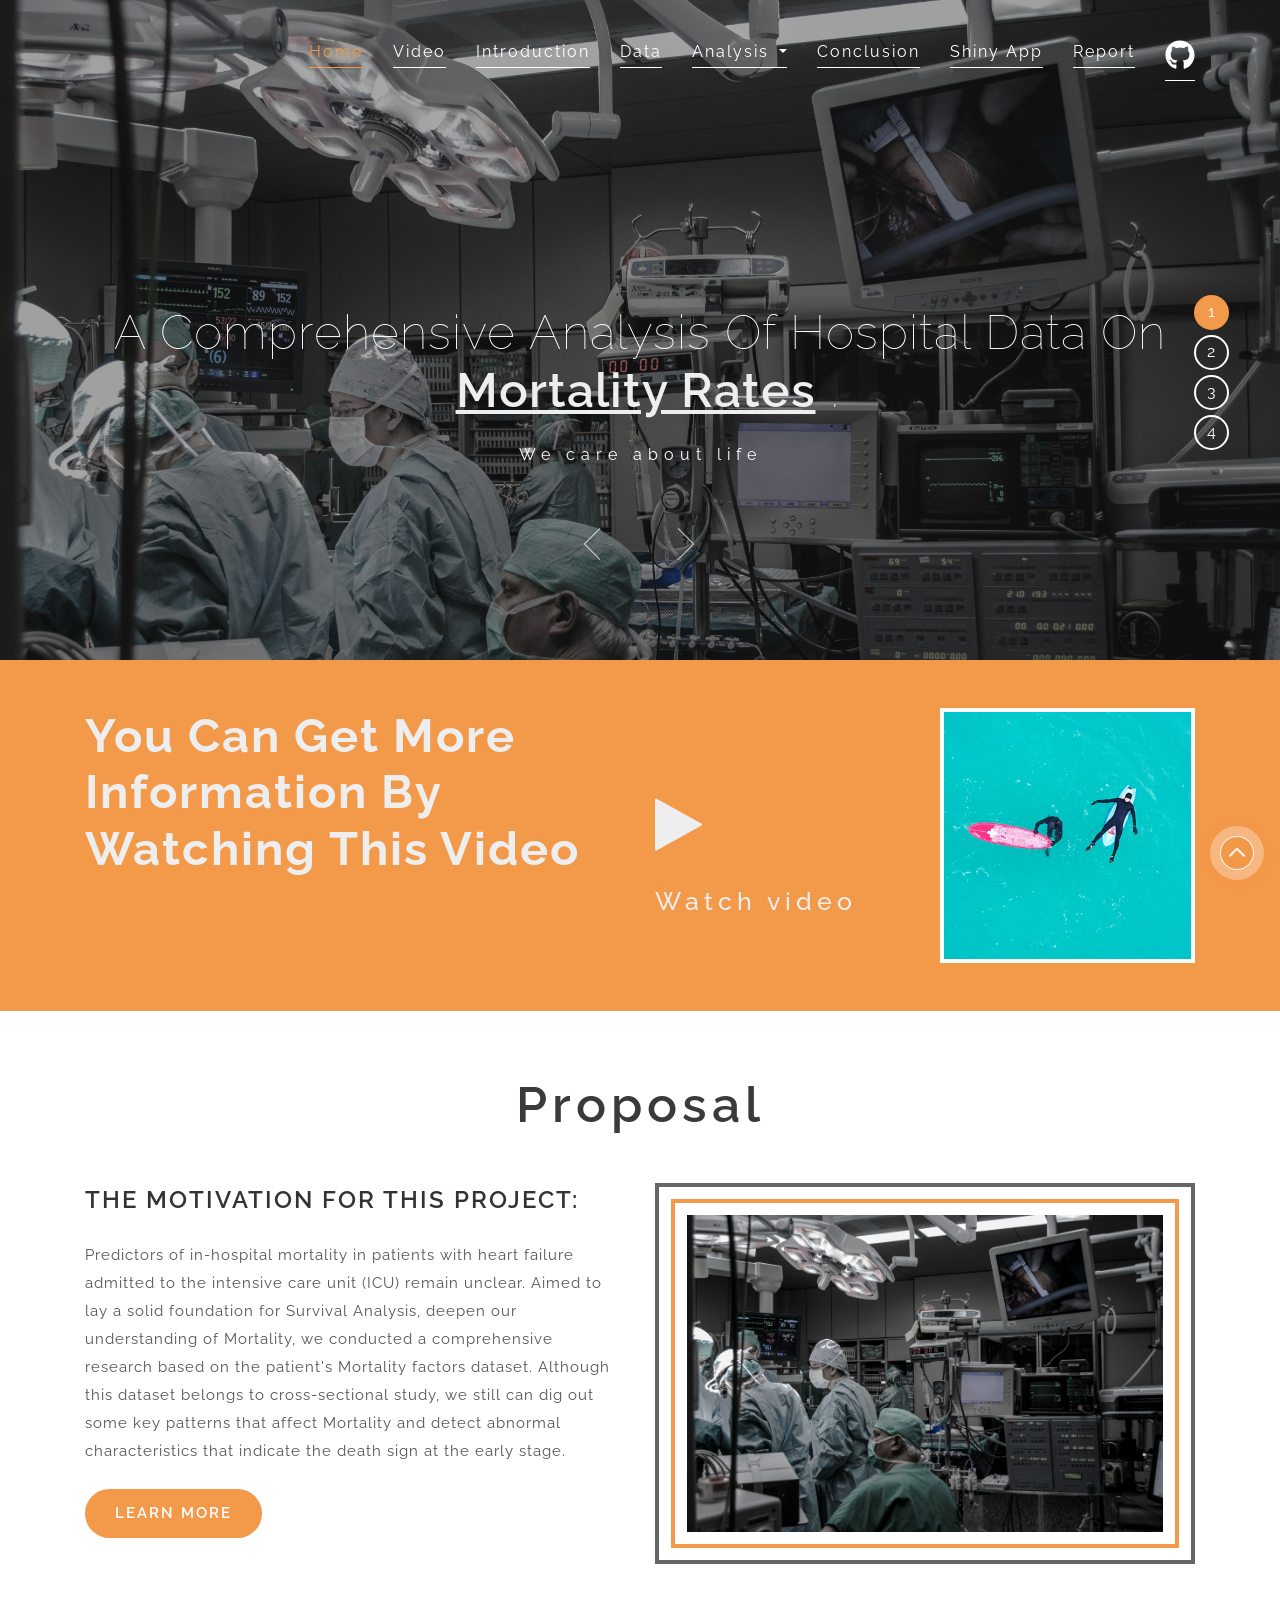
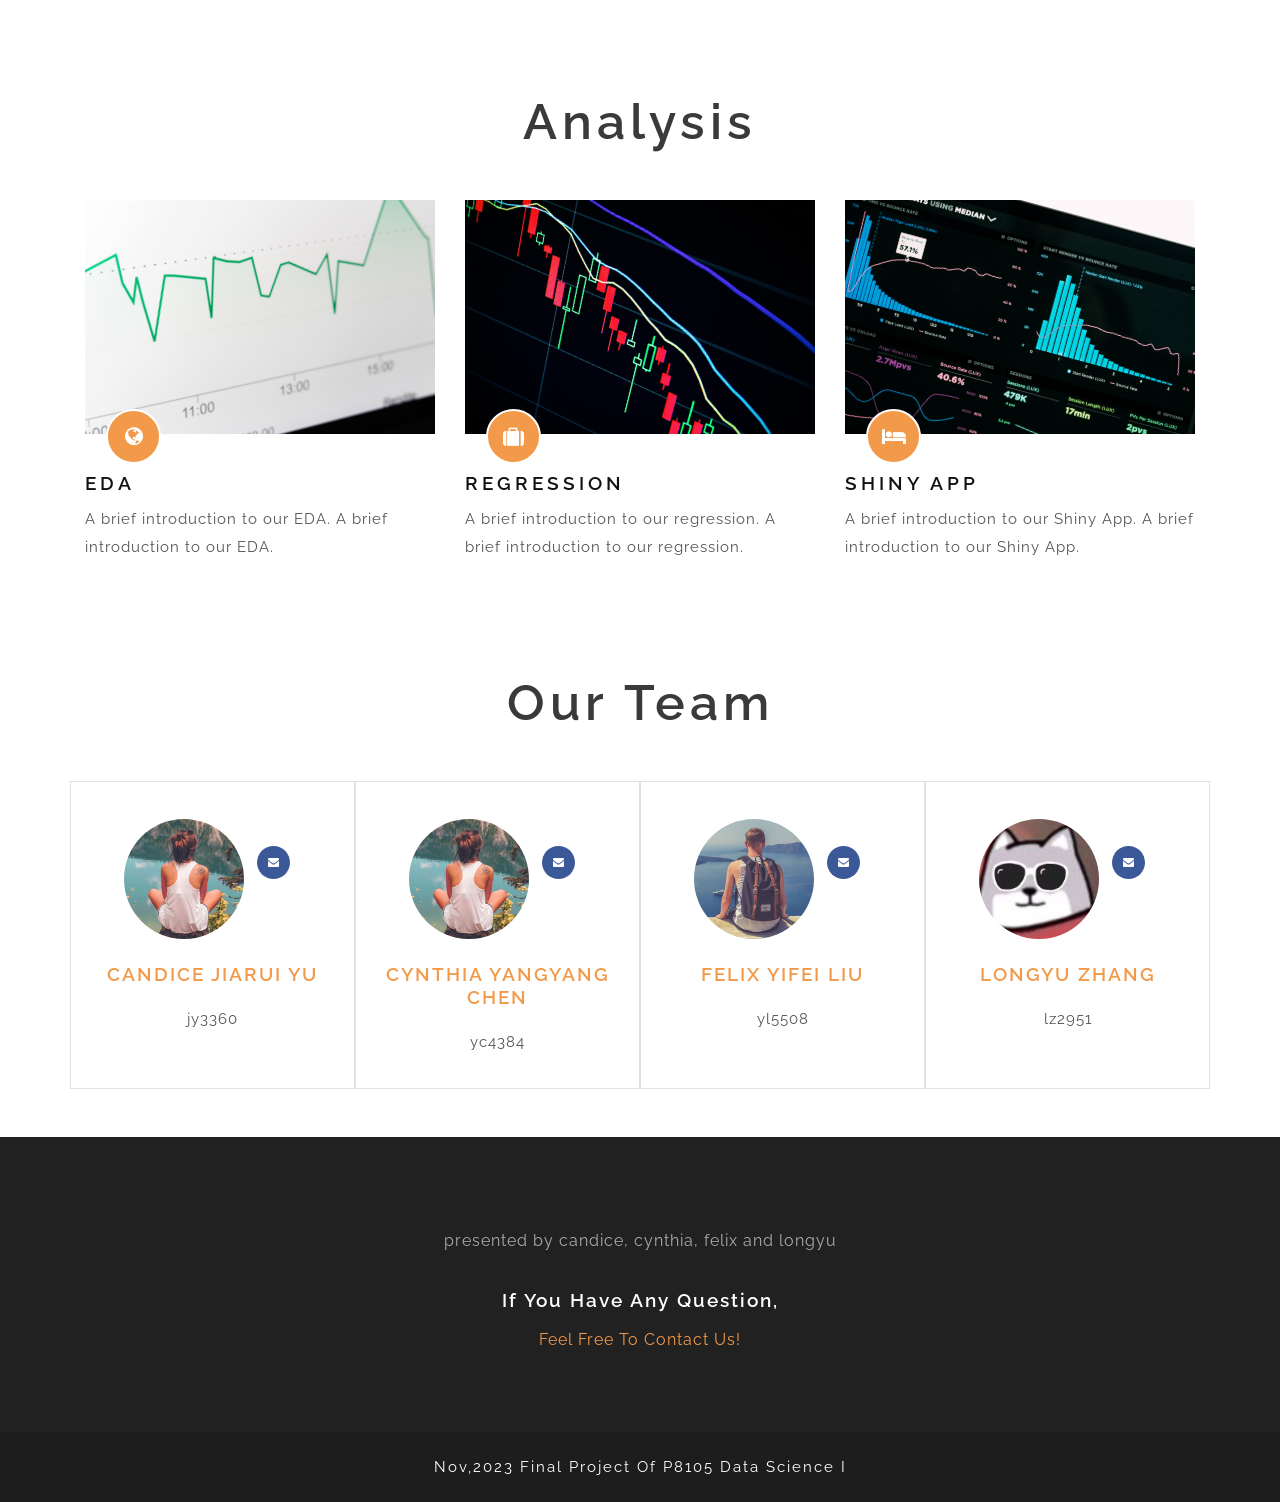
==== index.html @ f55f9dbe "Add Rshiny link to index html file." ====
<!DOCTYPE html>
<html lang="en">

	<head>
		<title>A Comprehensive Analysis of Hospital Data on Mortality Rates</title>

		<!-- Meta tag Keywords -->
		<meta name="viewport" content="width=device-width, initial-scale=1">
		<meta charset="utf-8">
		<meta name="keywords" content="" />
		<script type="application/x-javascript">
			addEventListener("load", function() {
				setTimeout(hideURLbar, 0);
			}, false);

			function hideURLbar() {
				window.scrollTo(0, 1);
			}
		</script>
		<!--// Meta tag Keywords -->

		<!-- pop up box -->
		<link href="css/popuo-box.css" rel="stylesheet" type="text/css" media="all" />
		<!-- //pop up box -->

		<link rel="stylesheet" href="css/jquery.desoslide.css">

		<!-- css files -->
		<link rel="stylesheet" href="css/bootstrap.css">
		<!-- Bootstrap-Core-CSS -->
		<link rel="stylesheet" href="css/style.css" type="text/css" media="all" />
		<!-- Style-CSS -->
		<link rel="stylesheet" href="css/font-awesome.css">
		<!-- Font-Awesome-Icons-CSS -->
		<!-- //css files -->

		<link rel="stylesheet" href="css/jquery-ui.css" />
		<!-- web-fonts -->
		<link href="http://fonts.googleapis.com/css?family=Raleway:100,100i,200,200i,300,300i,400,400i,500,500i,600,600i,700,700i,800,800i,900,900i&amp;subset=latin-ext" rel="stylesheet">
		<!-- //web-fonts -->

	</head>

	<body>

		<!--Header-->
		<header>
			<div class="container agile-banner_nav">
				<nav class="navbar navbar-expand-lg navbar-light bg-light">

					<button class="navbar-toggler" type="button" data-toggle="collapse" data-target="#navbarSupportedContent" aria-controls="navbarSupportedContent" aria-expanded="false" aria-label="Toggle navigation">
			<span class="navbar-toggler-icon"></span>
			</button>

					<div class="collapse navbar-collapse justify-content-center" id="navbarSupportedContent">
						<ul class="navbar-nav ml-auto">
							<li class="nav-item active">
								<a class="nav-link" href="index.html">Home <span class="sr-only">(current)</span></a>
							</li>
							<li class="nav-item">
								<a class="nav-link" href="https://youtube.com">Video</a>
							</li>
							<li class="nav-item">
								<a class="nav-link" href="Introduction.html">Introduction</a>
							</li>
              <li class="nav-item">
								<a class="nav-link" href="Datasets.html">Data</a>
							</li>
							<li class="dropdown nav-item">
								<a href="#" class="dropdown-toggle nav-link" data-toggle="dropdown">Analysis
									<b class="caret"></b>
								</a>
								<ul class="dropdown-menu agile_short_dropdown">
								  <li>
										<a href="preliminary_study.html">Preliminary Analysis</a>
									</li>
									<li>
										<a href="EDA.html">EDA</a>
									</li>
									<li>
										<a href="Regression.html">Regression</a>
									</li>
								</ul>
							</li>
							<li class="nav-item">
								<a class="nav-link" href="conclusion.html">Conclusion</a>
							</li>
							<li class="nav-item">
								<a class="nav-link" href="https://cynthia-1688.shinyapps.io/p8105_mortality_Rshiny/#section-vital-sign">Shiny App</a>
							</li>
							<li class="nav-item">
								<a class="nav-link" href="project_report.html">Report</a>
							</li>
							<li class="nav-item pr-lg-0">
								<a class="nav-link pr-lg-0" href="https://github.com/candicejiaruiyu/p8105_mortality.github.io" target="_blank"> 
								  <svg xmlns="http://www.w3.org/2000/svg" height="30" width="30" viewBox="0 0 496 512"><!--!Font Awesome Free 6.5.1 by @fontawesome - https://fontawesome.com License - https://fontawesome.com/license/free Copyright 2023 Fonticons, Inc.--><path d="M165.9 397.4c0 2-2.3 3.6-5.2 3.6-3.3 .3-5.6-1.3-5.6-3.6 0-2 2.3-3.6 5.2-3.6 3-.3 5.6 1.3 5.6 3.6zm-31.1-4.5c-.7 2 1.3 4.3 4.3 4.9 2.6 1 5.6 0 6.2-2s-1.3-4.3-4.3-5.2c-2.6-.7-5.5 .3-6.2 2.3zm44.2-1.7c-2.9 .7-4.9 2.6-4.6 4.9 .3 2 2.9 3.3 5.9 2.6 2.9-.7 4.9-2.6 4.6-4.6-.3-1.9-3-3.2-5.9-2.9zM244.8 8C106.1 8 0 113.3 0 252c0 110.9 69.8 205.8 169.5 239.2 12.8 2.3 17.3-5.6 17.3-12.1 0-6.2-.3-40.4-.3-61.4 0 0-70 15-84.7-29.8 0 0-11.4-29.1-27.8-36.6 0 0-22.9-15.7 1.6-15.4 0 0 24.9 2 38.6 25.8 21.9 38.6 58.6 27.5 72.9 20.9 2.3-16 8.8-27.1 16-33.7-55.9-6.2-112.3-14.3-112.3-110.5 0-27.5 7.6-41.3 23.6-58.9-2.6-6.5-11.1-33.3 2.6-67.9 20.9-6.5 69 27 69 27 20-5.6 41.5-8.5 62.8-8.5s42.8 2.9 62.8 8.5c0 0 48.1-33.6 69-27 13.7 34.7 5.2 61.4 2.6 67.9 16 17.7 25.8 31.5 25.8 58.9 0 96.5-58.9 104.2-114.8 110.5 9.2 7.9 17 22.9 17 46.4 0 33.7-.3 75.4-.3 83.6 0 6.5 4.6 14.4 17.3 12.1C428.2 457.8 496 362.9 496 252 496 113.3 383.5 8 244.8 8zM97.2 352.9c-1.3 1-1 3.3 .7 5.2 1.6 1.6 3.9 2.3 5.2 1 1.3-1 1-3.3-.7-5.2-1.6-1.6-3.9-2.3-5.2-1zm-10.8-8.1c-.7 1.3 .3 2.9 2.3 3.9 1.6 1 3.6 .7 4.3-.7 .7-1.3-.3-2.9-2.3-3.9-2-.6-3.6-.3-4.3 .7zm32.4 35.6c-1.6 1.3-1 4.3 1.3 6.2 2.3 2.3 5.2 2.6 6.5 1 1.3-1.3 .7-4.3-1.3-6.2-2.2-2.3-5.2-2.6-6.5-1zm-11.4-14.7c-1.6 1-1.6 3.6 0 5.9 1.6 2.3 4.3 3.3 5.6 2.3 1.6-1.3 1.6-3.9 0-6.2-1.4-2.3-4-3.3-5.6-2z" fill = "#ffffff"/></svg>
								</a>
							</li>
						</ul>
					</div>

				</nav>
			</div>
		</header>
		<!--Header-->

		<!-- banner-text -->
		<div class="slider">
			<div class="callbacks_container">
				<ul class="rslides callbacks callbacks1" id="slider4">
					<li>
						<div class="banner-top">
							<div class="layer">
								<div class="container">
									<div class="banner-info_agile_w3ls">
										<h2>A Comprehensive Analysis of Hospital Data on <span> Mortality Rates</span>. </h2>
										<p>We care about life</p>
									</div>
								</div>
							</div>
						</div>
					</li>
					<li>
						<div class="banner-top1">
							<div class="layer">
								<div class="container">
									<div class="banner-info_agile_w3ls">
										<h3>Our <span> Motivation</span> </h3>
										<p>To reveal the relationship between multiple factors and mortality</p>
										<a href="p8105_proposal.html" class="mr-2">Learn more <i class="fa fa-caret-right" aria-hidden="true"></i></a>
									</div>
								</div>
							</div>
						</div>
					</li>
					<li>
						<div class="banner-top2">
							<div class="layer">
								<div class="container">
									<div class="banner-info_agile_w3ls">
										<h3>About Our <span>Data</span> Source.</h3>
										<p>The foundation of research.</p>
										<a href="Introduction.html" class="mr-2">Learn more <i class="fa fa-caret-right" aria-hidden="true"></i></a>
									</div>
								</div>
							</div>
						</div>
					</li>
					<li>
						<div class="banner-top3">
							<div class="layer">
								<div class="container">
									<div class="banner-info_agile_w3ls">
										<h3><span>Data Analysis</span>.</h3>
										<p>EDA and regression.</p>
										<a href="EDA.html" class="mr-2">EDA <i class="fa fa-caret-right" aria-hidden="true"></i></a>
										<a href="Regression.html">Regression <i class="fa fa-caret-right" aria-hidden="true"></i></a>
									</div>
								</div>
							</div>
						</div>
					</li>
				</ul>
			</div>
			<div class="clearfix"> </div>
		</div>
		<!--//Slider-->

		<!-- booking bottom -->
		<section class="bottom py-5">
			<div class="container">
				<div class="row bottom-grids">
					<div class="col-md-6 grid1">
						<h3 class="mb-4">You can get more information by watching this video</h3>
					</div>
					<div class="col-md-3 video-play">
						<!-- video -->
						<div class="video-grid1 mt-4">
							<div class="demo-bg1">
								<div class="pop-bg position-relative">
									<div class="arrow-container animated fadeInDown">
										<a href="#small-dialog1" class="arrow-2 popup-with-zoom-anim">
											<i class="fa fa-play"></i>
										</a>
										<div class="arrow-1 animated hinge infinite zoomIn"></div>
									</div>
									<h4 class="mt-3">Watch video</h4>
									<!--  video-button-popup -->
									<div id="small-dialog1" class="mfp-hide">
										<div class="agileits_modal_body">
											<iframe width="560" height="315" src="https://www.youtube.com/embed/u1JB_opf2u8?si=cACXRKE0jAOCryfn" title="YouTube video player" frameborder="0" allow="accelerometer; autoplay; clipboard-write; encrypted-media; gyroscope; picture-in-picture; web-share" allowfullscreen></iframe>
										</div>
									</div>
									<!-- // video-button-popup -->
								</div>
							</div>
						</div>

					</div>
					<div class="col-md-3 mt-md-0 mt-4">
						<img src="images/off.jpg" alt="" class="img-fluid" />
					</div>
				</div>
			</div>
		</section>
		<!-- //booking bottom -->

		<!-- welcome -->
		<section class="welcome py-5">
			<div class="container py-3">
				<h3 class="heading text-center mb-md-5 mb-4"> Proposal </h3>
				<div class="row welcome-grids">
					<div class="col-lg-6">
						<h3>The motivation for this project:</h3>
						<p class="my-4">Predictors of in-hospital mortality in patients with heart failure admitted to the intensive care unit (ICU) remain unclear. Aimed to lay a solid foundation for Survival Analysis, deepen our understanding of Mortality, we conducted a comprehensive research based on the patient's Mortality factors dataset. Although this dataset belongs to cross-sectional study, we still can dig out some key patterns that affect Mortality and detect abnormal characteristics that indicate the death sign at the early stage. </p>
						<a href="p8105_proposal">Learn more</a>
					</div>
					<div class="col-lg-6 mt-lg-0 mt-5 welcome-grid3">
						<div class="position">
							<img src="images/banner1.jpg" alt="" class="img-fluid" />
						</div>
					</div>
				</div>
			</div>
		</section>
		<!-- //welcome -->

		<!-- /services -->
		<section class="featured_services py-5">
			<div class="container py-3">
				<h3 class="heading text-center mb-5">Analysis</h3>
				<div class="row agile_inner_info">
					<div class="col-lg-4 col-md-6 w3_agile_services_grid">
						<div class="agile_services_grid">
							<div class="hover06 column">
								<div>
									<figure><img src="images/EDA.jpg" alt=" " class="img-responsive"></figure>
								</div>
							</div>
							<div class="agile_services_grid_pos">
								<i class="fa fa-globe" aria-hidden="true"></i>
							</div>
						</div>
						<h4>EDA</h4>
						<p>A brief introduction to our EDA. A brief introduction to our EDA.</p>
					</div>
					<div class="col-lg-4 col-md-6 mt-md-0 mt-5 w3_agile_services_grid">
						<div class="agile_services_grid">
							<div class="hover06 column">
								<div>
									<figure><img src="images/Regression.jpg" alt=" " class="img-responsive"></figure>
								</div>
							</div>
							<div class="agile_services_grid_pos">
								<i class="fa fa-suitcase" aria-hidden="true"></i>
							</div>
						</div>
						<h4>Regression</h4>
						<p>A brief introduction to our regression. A brief introduction to our regression.</p>
					</div>
					<div class="col-lg-4 col-md-6 mt-lg-0 mt-5 w3_agile_services_grid">
						<div class="agile_services_grid">
							<div class="hover06 column">
								<div>
									<figure><img src="images/Shiny.jpg" alt=" " class="img-responsive"></figure>
								</div>
							</div>
							<div class="agile_services_grid_pos">
								<i class="fa fa-bed" aria-hidden="true"></i>
							</div>
						</div>
						<h4>Shiny App</h4>
						<p>A brief introduction to our Shiny App. A brief introduction to our Shiny App.</p>
					</div>
				</div>
			</div>
		</section>
		<!-- //services -->

		<!-- team -->
		<div class="team py-5">
			<div class="agile_dot_info two">
				<div class="container">
					<h3 class="heading text-center mb-5">Our Team</h3>
					<div class="row agileits_team_grids">
						<div class="col-lg-3 col-sm-6 agileits_team_grid">
							<div class="agileits_team_grid_figure">
								<img src="images/b1.jpg" alt=" " class="img-responsive" />
							</div>
							<div class="agileits_team_grid_figure_social">
								<ul class="w3ls_social">
									<li>
										<a href="mailto:jy3360@cumc.columbia.edu" class="w3_agile_facebook"><i class="fa fa-envelope" aria-hidden="true"></i></a>
									</li>
								</ul>
							</div>
							<div class="clearfix"> </div>
							<h4> Candice Jiarui Yu <span></span></h4>
							<p>jy3360</p>
						</div>
						<div class="col-lg-3 col-sm-6 agileits_team_grid">
							<div class="agileits_team_grid_figure">
								<img src="images/b1.jpg" alt=" " class="img-responsive" />
							</div>
							<div class="agileits_team_grid_figure_social">
								<ul class="w3ls_social">
									<li>
										<a href="mailto:yc4384@cumc.columbia.edu" class="w3_agile_facebook"><i class="fa fa-envelope" aria-hidden="true"></i></a>
									</li>
								</ul>
							</div>
							<div class="clearfix"> </div>
							<h4>Cynthia Yangyang Chen <span></span></h4>
							<p>yc4384</p>
						</div>
						<div class="col-lg-3 col-sm-6 agileits_team_grid">
							<div class="agileits_team_grid_figure">
								<img src="images/b2.jpg" alt=" " class="img-responsive" />
							</div>
							<div class="agileits_team_grid_figure_social">
								<ul class="w3ls_social">
									<li>
										<a href="mailto:yl5508@cumc.columbia.edu" class="w3_agile_facebook"><i class="fa fa-envelope" aria-hidden="true"></i></a>
									</li>
								</ul>
							</div>
							<div class="clearfix"> </div>
							<h4>Felix Yifei Liu  <span></span></h4>
							<p>yl5508</p>
						</div>
						<div class="col-lg-3 col-sm-6 agileits_team_grid">
							<div class="agileits_team_grid_figure">
								<img src="images/zilly.JPG" alt=" " class="img-responsive" />
							</div>
							<div class="agileits_team_grid_figure_social">
								<ul class="w3ls_social">
									<li>
										<a href="mailto:zilly0924@outlook.com" class="w3_agile_facebook"><i class="fa fa-envelope"></i></a>
									</li>
								</ul>
							</div>
							<div class="clearfix"> </div>
							<h4> Longyu Zhang<span></span></h4>
							<p>lz2951 </p>
						</div>
					</div>
				</div>
			</div>
		</div>
		<!-- //team -->

		<!-- footer -->
		<footer class="py-5">

				<div class="subscribe-grid text-center">
					<p class="para three mt-4">Presented by Candice, Cynthia, Felix and Longyu </p>
					<h5>If you have any question,</h5>
					<p>Feel free to contact us!</p>
				</div>
			</div>
		</footer>
		<!-- //footer -->

		<!-- copyright -->
		<section class="copyright py-4 text-center">
			<div class="container">
				<p>Nov,2023 Final Project of P8105 Data Science I
				</p>
			</div>
		</section>
		<!-- //copyright -->

		<!-- js-scripts -->

		<!-- js -->
		<script type="text/javascript" src="js/jquery-2.2.3.min.js"></script>
		<script type="text/javascript" src="js/bootstrap.js"></script>
		<!-- Necessary-JavaScript-File-For-Bootstrap -->
		<!-- //js -->

		<!-- desoslide-JavaScript -->
		<script src="js/jquery.desoslide.js"></script>
		<script>
			$('#demo1_thumbs').desoSlide({
				main: {
					container: '#demo1_main_image',
					cssClass: 'img-responsive'
				},
				effect: 'sideFade',
				caption: true
			});
		</script>

		<!-- Calendar -->
		<script src="js/jquery-ui.js"></script>
		<script>
			$(function() {
				$("#datepicker,#datepicker1").datepicker();
			});
		</script>
		<!-- //Calendar -->

		<!-- banner slider -->
		<script src="js/responsiveslides.min.js"></script>
		<script>
			$(function() {
				$("#slider4").responsiveSlides({
					auto: true,
					pager: true,
					nav: true,
					speed: 1000,
					namespace: "callbacks",
					before: function() {
						$('.events').append("<li>before event fired.</li>");
					},
					after: function() {
						$('.events').append("<li>after event fired.</li>");
					}
				});
			});
		</script>
		<!-- //banner slider -->

		<!--pop-up-box -->
		<script src="js/jquery.magnific-popup.js"></script>
		<script>
			$(document).ready(function() {
				$('.popup-with-zoom-anim').magnificPopup({
					type: 'inline',
					fixedContentPos: false,
					fixedBgPos: true,
					overflowY: 'auto',
					closeBtnInside: true,
					preloader: false,
					midClick: true,
					removalDelay: 300,
					mainClass: 'my-mfp-zoom-in'
				});
			});
		</script>
		<!-- //pop-up-box -->

		<!-- start-smoth-scrolling -->
		<script src="js/SmoothScroll.min.js"></script>
		<script type="text/javascript" src="js/move-top.js"></script>
		<script type="text/javascript" src="js/easing.js"></script>
		<script type="text/javascript">
			jQuery(document).ready(function($) {
				$(".scroll").click(function(event) {
					event.preventDefault();
					$('html,body').animate({
						scrollTop: $(this.hash).offset().top
					}, 1000);
				});
			});
		</script>
		<!-- here stars scrolling icon -->
		<script type="text/javascript">
			$(document).ready(function() {
				/*
					var defaults = {
					containerID: 'toTop', // fading element id
					containerHoverID: 'toTopHover', // fading element hover id
					scrollSpeed: 1200,
					easingType: 'linear' 
					};
				*/

				$().UItoTop({
					easingType: 'easeOutQuart'
				});

			});
		</script>
		<!-- //here ends scrolling icon -->
		<!-- start-smoth-scrolling -->

		<!-- //js-scripts -->

	</body>

</html>
---- css/popuo-box.css ----
#small-dialog1 {
	background: #fff;
	padding: 1em;
	text-align: left;
	max-width: 700px;
	margin: 40px auto;
	position: relative;
	text-align: center;
}

#small-dialog-it,
#small-dialog-in,
#small-dialog-fr,
#small-dialog-sh,
#small-dialog-sf,
#small-dialog-su,
#small-dialog-me,
#small-dialog-ch,
#small-dialog-pi,
#small-dialog-am {
	background: white;
	padding: 0px;
	text-align: left;
	max-width: 450px;
	margin: 40px auto;
	position: relative;
	text-align: center;
}

a.play-icon.popup-with-zoom-anim img:hover {
	opacity: 0.5;
	transition: 0.5s all;
	-webkit-transition: 0.5s all;
	-o-transition: 0.5s all;
	-moz-transition: 0.5s all;
	-ms-transition: 0.5s all;
}

.portfolio-items {
	text-align: center;
	margin: 0 auto;
}

.portfolio-items img {
	width: 100%;
}

.portfolio-items h4 {
	margin: 1em 0;
	font-size: 25px;
	color: #a63d56;
}

.portfolio-items p {
	text-align: justify;
}


/* start state */

.my-mfp-zoom-in #small-dialog {
	opacity: 0;
	-webkit-transition: all 0.2s ease-in-out;
	-moz-transition: all 0.2s ease-in-out;
	-o-transition: all 0.2s ease-in-out;
	transition: all 0.2s ease-in-out;
	-webkit-transform: scale(0.8);
	-moz-transform: scale(0.8);
	-ms-transform: scale(0.8);
	-o-transform: scale(0.8);
	transform: scale(0.8);
}

/* animate in */

.my-mfp-zoom-in.mfp-ready #small-dialog {
	opacity: 1;
	-webkit-transform: scale(1);
	-moz-transform: scale(1);
	-ms-transform: scale(1);
	-o-transform: scale(1);
	transform: scale(1);
}

/* animate out */

.my-mfp-zoom-in.mfp-removing #small-dialog {
	-webkit-transform: scale(0.8);
	-moz-transform: scale(0.8);
	-ms-transform: scale(0.8);
	-o-transform: scale(0.8);
	transform: scale(0.8);
	opacity: 0;
}

/* Dark overlay, start state */

.my-mfp-zoom-in.mfp-bg {
	opacity: 0;
	-webkit-transition: opacity 0.3s ease-out;
	-moz-transition: opacity 0.3s ease-out;
	-o-transition: opacity 0.3s ease-out;
	transition: opacity 0.3s ease-out;
}

/* animate in */

.my-mfp-zoom-in.mfp-ready.mfp-bg {
	opacity: 0.8;
}

/* animate out */

.my-mfp-zoom-in.mfp-removing.mfp-bg {
	opacity: 0;
}

/**
/* Magnific Popup CSS */

.mfp-bg {
	top: 0;
	left: 0;
	width: 100%;
	height: 100%;
	z-index: 1042;
	overflow: hidden;
	position: fixed;
	background: #0b0b0b;
	opacity: 0.8;
	filter: alpha(opacity=80);
}

.mfp-wrap {
	top: 0;
	left: 0;
	width: 100%;
	height: 100%;
	z-index: 1043;
	position: fixed;
	outline: none !important;
	-webkit-backface-visibility: hidden;
}

.mfp-container {
	text-align: center;
	position: absolute;
	width: 100%;
	height: 100%;
	left: 0;
	top: 0;
	padding: 0 8px;
	-webkit-box-sizing: border-box;
	-moz-box-sizing: border-box;
	box-sizing: border-box;
}

.mfp-container:before {
	content: '';
	display: inline-block;
	height: 100%;
	vertical-align: middle;
}

.mfp-align-top .mfp-container:before {
	display: none;
}

.mfp-content {
	position: relative;
	display: inline-block;
	vertical-align: middle;
	margin: 0 auto;
	text-align: left;
	z-index: 1045;
}

.mfp-inline-holder .mfp-content,
.mfp-ajax-holder .mfp-content {
	width: 100%;
	cursor: auto;
}

.mfp-ajax-cur {
	cursor: progress;
}

.mfp-zoom-out-cur,
.mfp-zoom-out-cur .mfp-image-holder .mfp-close {
	cursor: -moz-zoom-out;
	cursor: -webkit-zoom-out;
	cursor: zoom-out;
}

.mfp-zoom {
	cursor: pointer;
	cursor: -webkit-zoom-in;
	cursor: -moz-zoom-in;
	cursor: zoom-in;
}

.mfp-auto-cursor .mfp-content {
	cursor: auto;
}

.mfp-close,
.mfp-arrow,
.mfp-preloader,
.mfp-counter {
	-webkit-user-select: none;
	-moz-user-select: none;
	user-select: none;
}

.mfp-loading.mfp-figure {
	display: none;
}

.mfp-hide {
	display: none !important;
}

.mfp-content iframe {
	width: 100%;
	min-height: 370px;
	border: none;
}

.mfp-preloader {
	color: #cccccc;
	position: absolute;
	top: 50%;
	width: auto;
	text-align: center;
	margin-top: -0.8em;
	left: 8px;
	right: 8px;
	z-index: 1044;
}

.mfp-preloader a {
	color: #cccccc;
}

.mfp-preloader a:hover {
	color: white;
}

.mfp-s-ready .mfp-preloader {
	display: none;
}

.mfp-s-error .mfp-content {
	display: none;
}

button.mfp-close,
button.mfp-arrow {
	overflow: visible;
	cursor: pointer;
	border: 0;
	background: #FFF;
	-webkit-appearance: none;
	display: block;
	padding: 0;
	z-index: 1046;
}

button::-moz-focus-inner {
	padding: 0;
	border: 0;
}

.mfp-close {
	width: 23px;
	height: 30px;
	line-height: 25px;
	position: absolute;
	left: -30px;
	top: -30px;
	text-decoration: none;
	text-align: center;
	padding: 0 0 18px 10px;
	color: white !important;
	font-style: normal;
	font-size: 45px;
	outline: none;
	font-family: 'Open Sans', sans-serif;
}

.mfp-close:hover,
.mfp-close:focus {
	opacity: 1;
}

.mfp-close-btn-in .mfp-close {
	color: #333333;
	background: none;
}

.mfp-image-holder .mfp-close,
.mfp-iframe-holder .mfp-close {
	color: white;
	right: -6px;
	text-align: right;
	padding-right: 6px;
	width: 100%;
}

.login h3,
.signup h3 {
	margin: 1em 0;
	color: #a63d56;
}

.login input[type="text"],
.login input[type="password"] {
	width: 90%;
	padding: 5px;
	margin: 3px 0;
	border: 1px solid #a63d56;
	outline: none !important;
}

.signup input[type="text"] {
	width: 44.5%;
	padding: 5px;
	margin: 10px 0;
	outline: none;
	background: #EBEBEB;
	border: solid 1px #222;
}

.signup input.email[type="text"],
.signup input[type="password"] {
	width: 90%;
	padding: 5px;
	margin: 10px 0;
	outline: none;
	background: #EBEBEB;
	border: solid 1px #222;
}

.login input[type="submit"],
.signup input[type="submit"] {
	background: #347083;
	border: 0px;
	padding: 5px 10px;
	margin: 10px 10px;
	outline: none;
	font-size: 18px;
	color: #fff;
	text-transform: uppercase;
	width: 17%;
	-webkit-appearance: none;
}

.login input[type="submit"]:hover,
.signup input[type="submit"]:hover {
	background: #163035;
	-webkit-transition: all 0.5s ease-in-out;
	-moz-transition: all 0.5s ease-in-out;
	-o-transition: all 0.5s ease-in-out;
	transition: all 0.5s ease-in-out;
}

@media all and (max-width:568px) {
	#small-dialog,
	#small-dialog1 {
		max-width: 425px;
	}
}

@media all and (max-width:480px) {
	.comments-area textarea {
		height: 100px;
	}
	.login input[type="submit"],
	.signup input[type="submit"] {
		font-size: 14px;
		width: 20%;
	}
	.mfp-close {
		left: 0;
	}
	#small-dialog,
	#small-dialog1 {
		max-width: 445px;
	}
}

@media all and (max-width:414px) {
	#small-dialog,
	#small-dialog1 {
		padding: 1.5em;
	}
}

@media all and (max-width:375px) {
	#small-dialog h2,
	#small-dialog1 h2 {
		font-size: 1.5em;
	}
}

@media all and (max-width:320px) {
	.comments-area span.label,
	.comments-area span.text-field {
		float: none;
		width: 100%;
	}
	.comments-area span {
		padding-bottom: 3px;
	}
	.comments-area input[type="text"],
	.comments-area textarea {
		width: 92%;
	}
	.comments-area div {
		padding: 2px 0;
	}
	.mfp-content iframe {
		width: 100%;
		min-height: 250px;
	}
	.login input[type="submit"],
	.signup input[type="submit"] {
		font-size: 12px;
		width: 29%;
	}
	.signup input[type="text"] {
		width: 90%;
	}
	.mfp-close {
		right: 2px;
		top: -30px;
	}
}
---- css/style.css ----
body{
	padding:0;
	margin:0;
	background:#fff;
	position:relative;
	font-family: 'Raleway', sans-serif;
}
body a{
    transition:0.5s all;
	-webkit-transition:0.5s all;
	-moz-transition:0.5s all;
	-o-transition:0.5s all;
	-ms-transition:0.5s all;
}
a:hover{
	text-decoration:none
}
input[type="button"],input[type="submit"],.contact-form input[type="submit"]{
	transition:0.5s all;
	-webkit-transition:0.5s all;
	-moz-transition:0.5s all;
	-o-transition:0.5s all;
	-ms-transition:0.5s all;
}
h1,h2,h3,h4,h5,h6{
	margin:0;
     font-family: 'Raleway', sans-serif;	
}	
p{
	margin:0;
}
ul{
	margin:0;
	padding:0;
}
label{
	margin:0;
}
img{
	width:100%;
}


/*-- header --*/


/*-- Index-Page-Styling --*/

header {
    position: absolute;
    z-index: 9;
    width: 100%;
    padding: 2em 0;
}
.bg-light {
    background-color: transparent !important;
}
.navbar-light .navbar-nav .show > .nav-link, .navbar-light .navbar-nav .active > .nav-link, .navbar-light .navbar-nav .nav-link.show, .navbar-light .navbar-nav .nav-link.active {
    color: #f2994a;
    border-bottom: 1px solid #f2994a;
}
.navbar-light .navbar-nav .nav-link {
    color: #fff;
    font-size: 16px;
    letter-spacing: 2px;
    border-bottom: 1px solid #fff;
}
li.nav-item {
    padding: 0 15px;
}
.dropdown-menu {
    padding: 1rem;
}
ul.dropdown-menu li {
    padding: 10px 0;
}
ul.dropdown-menu li a {
    font-size: 16px;
    color: #333;
    letter-spacing: 1px;
	border-bottom: 1px solid;
    padding-bottom: .2rem;
}
ul.dropdown-menu li a:hover {
	color: #f2994a;
	border-bottom: 1px solid;
}
.navbar-light .navbar-brand {
    font-size: 1.2em;
    color: #f2994a;
    text-shadow: 2px 2px #ffffff;
    text-decoration: none;
    font-weight: 700;
	margin: 0;
    text-transform: uppercase;
    padding: 0;
    letter-spacing: 3px;
}
.navbar-expand-lg .navbar-nav .nav-link {
    padding-right: 0;
    padding-left: 0;
    padding-bottom: .2rem;
}
.navbar-light .navbar-brand:hover, .navbar-light .navbar-brand:focus {
    color: #fff;
    text-shadow: 2px 2px #ffffff;
}
.navbar-light .navbar-nav .nav-link:hover, .navbar-light .navbar-nav .nav-link:focus {
    color: #f2994a;
    border-bottom: 1px solid #f2994a;
}
.header-top {
    background: rgba(0, 0, 0, 0.5);
    padding: 15px;
}
.navbar{
	padding: 0;
}
.header-top p {
    margin: 0;
    color: #eee;
    letter-spacing: 2px;
    font-size: 15px;
}
.header-top p i {
    color: #f2994a;
	margin-right: 10px;
}
.top-right {
    text-align: right;
}
/*-- /slider --*/

/*-- banner-top --*/

.banner-top {
	background: url(../images/banner1.jpg) no-repeat 0px 0px;
	background-size: cover;
	-webkit-background-size: cover;
	-moz-background-size: cover;
	-o-background-size: cover;
	-moz-background-size: cover;
	min-height: 780px;
}

.banner-top1 {
	background: url(../images/banner2.jpg) no-repeat 0px 0px;
	background-size: cover;
	-webkit-background-size: cover;
	-moz-background-size: cover;
	-o-background-size: cover;
	-moz-background-size: cover;
	min-height: 780px;
}

.banner-top2 {
	background: url(../images/banner5.jpg) no-repeat 0px 0px;
	background-size: cover;
	-webkit-background-size: cover;
	-moz-background-size: cover;
	-o-background-size: cover;
	-moz-background-size: cover;
	min-height: 780px;
}

.banner-top3 {
	background: url(../images/banner4.jpg) no-repeat 0px 0px;
	background-size: cover;
	-webkit-background-size: cover;
	-moz-background-size: cover;
	-o-background-size: cover;
	-moz-background-size: cover;
	min-height: 780px;
}

.banner-info_agile_w3ls {
	text-align: center;
	padding-top: 23em;
}

.banner-info_agile_w3ls h3 span,.banner-info_agile_w3ls h2 span {
	padding: 0 15px;
	font-weight: 600;
    color: #eee;
    text-decoration: underline;
}

.banner-info_agile_w3ls a {
	color: #fff;
	text-decoration: none;
	padding: 10px 20px;
	letter-spacing: 3px;
	font-size: 14px;
	margin: 1em 0 0em;
	background: rgba(255, 255, 255, 0.2);
	display: inline-block;
}
.banner-info_agile_w3ls a:hover{
	color:#000;
}
.banner-info_agile_w3ls h3,.banner-info_agile_w3ls h2 {
	font-size: 3em;
	color: #fff;
	font-weight: 100;
	letter-spacing: 1px;
     text-transform: capitalize;
}

.banner-info_agile_w3ls p {
	font-size: 1em;
	color: #fff;
	margin: 1.5em 0;
	letter-spacing: 6px;
}

.banner-info_agile_w3ls i {
    vertical-align: middle;
}
.layer{
      background: rgba(37, 37, 37, 0.4);
	  min-height: 780px;
}
/*-- //banner-top --*/

/*--social_media_icons_style--*/
.w3_agileits_social_media {
    text-align: center;
    position: absolute;
    left: 4%;
    top: 18em;
    z-index: 99;
}
.w3_agileits_social_media ul li {
    list-style: none;
    margin-bottom: 1em;
}
.w3_agileits_social_media ul li a {
    display: block;
    color: #fff;
    text-decoration: none;
     font-size: 14px;
    width: 38px;
    height: 38px;
    border-radius: 50%;
    line-height: 38px;
    background: transparent;
    box-shadow: 0px 0px 5px #fbfcff;
}
.w3_agileits_social_media ul li a:hover {
    color: #f2994a;
}
/*--//social_media_icons_style--*/

.thim-click-to-bottom {
	position: absolute;
	bottom: 18%;
    left: 49%;
    height: 40px;
    font-size: 40px;
    line-height: 40px;
    -webkit-animation: bounce 2s infinite ease-in-out;
    z-index: 99;
}
.thim-click-to-bottom i {
    color: #ddd;
}
.rotate a {
    border: 2px solid #ddd;
    font-size: 20px;
    padding: 10px;
    line-height: 65px;
	border-radius: 30px;
    text-align: center;
}
@-webkit-keyframes bounce {
	0%, 20%, 60%, 100%  { -ms-transform: translateY(0); }
	0%, 20%, 60%, 100%  { -o-transform: translateY(0); }
	0%, 20%, 60%, 100%  { -moz-transform: translateY(0); }
	0%, 20%, 60%, 100%  { -webkit-transform: translateY(0); }
    40%  { -webkit-transform: translateY(-20px); }
	80% { -webkit-transform: translateY(-10px); }
}
/*-- hover-effect --*/

/*--slider--*/

#slider2,
#slider3 {
	box-shadow: none;
	-moz-box-shadow: none;
	-webkit-box-shadow: none;
	margin: 0 auto;
}

.rslides_tabs li:first-child {
	margin-left: 0;
}

.rslides_tabs .rslides_here a {
	background: rgba(255, 255, 255, .1);
	color: #fff;
	font-weight: bold;
}

.events {
	list-style: none;
}

.callbacks_container {
	position: relative;
	float: left;
	width: 100%;
}

.callbacks {
	position: relative;
	list-style: none;
	overflow: hidden;
	width: 100%;
	padding: 0;
	margin: 0;
}

.callbacks li {
	position: absolute;
	width: 100%;
}

.callbacks img {
	position: relative;
	z-index: 1;
	height: auto;
	border: 0;
}

.callbacks .caption {
	display: block;
	position: absolute;
	z-index: 2;
	font-size: 20px;
	text-shadow: none;
	color: #fff;
	left: 0;
	right: 0;
	padding: 10px 20px;
	margin: 0;
	max-width: none;
	top: 10%;
	text-align: center;
}


.callbacks_nav {
	position: absolute;
	-webkit-tap-highlight-color: rgba(0, 0, 0, 0);
	top: 76%;
	left: 40px;
	opacity: 0.7;
	z-index: 3;
	text-indent: -9999px;
	overflow: hidden;
	text-decoration: none;
	height: 34px;
	width: 34px;
	background: url(../images/left.png) no-repeat 0px 0px;
}

.callbacks_nav.next {
	left: auto;
	background: url(../images/right.png) no-repeat 0px 0px;
	right: 47%;
}

.callbacks_nav.prev {
	left: auto;
	background: url(../images/left.png) no-repeat 0px 0px;
	left: 47%;
}

#slider3-pager a {
	display: inline-block;
}

#slider3-pager span {
	float: left;
}

#slider3-pager span {
	width: 100px;
	height: 15px;
	background: #fff;
	display: inline-block;
	border-radius: 30em;
	opacity: 0.6;
}

#slider3-pager .rslides_here a {
	background: #FFF;
	border-radius: 30em;
	opacity: 1;
}

#slider3-pager a {
	padding: 0;
}

#slider3-pager li {
	display: inline-block;
}

.rslides {
	position: relative;
	list-style: none;
	overflow: hidden;
	width: 100%;
	padding: 0;
}

.rslides li {
	-webkit-backface-visibility: hidden;
	position: absolute;
	display: none;
	width: 100%;
	left: 0;
	top: 0;
}

.rslides li {
	position: relative;
	display: block;
	float: left;
}

.rslides img {
	height: auto;
	border: 0;
}

.callbacks_tabs {
	list-style: none;
	position: absolute;
	top: 44%;
	right: 4%;
	padding: 0;
	margin: 0;
	display: block;
	z-index: 99;
}

.slider-top span {
	font-weight: 600;
}

.callbacks_tabs li {
	display: block;
	margin: 5px 0px;
}


/*----*/

.callbacks_tabs a {
    border: 2px solid #fff;
    width: 35px;
    height: 35px;
    line-height: 30px;
	border-radius: 50%;
    color: #fff;
    display: block;
    text-align: center;
}

.callbacks_here a {
	background: #f2994a;
    border: 2px solid #f2994a;
}
.slider {
    position: relative;
}
/*-- //slider --*/

/*-- booking-form--*/
.book-form ::-webkit-input-placeholder { /* Chrome/Opera/Safari */
  color: #9a9797;
}
.book-form::-moz-placeholder { /* Firefox 19+ */
  color: #9a9797;
}
.book-form::-ms-input-placeholder { /* IE 10+ */
  color: #9a9797;
}
.book-form::-moz-placeholder { /* Firefox 18- */
  color: #9a9797;
}
.book-form   label {
    font-size:15px;
    color: #333;
    text-align: left;
    display: inline-block;
    float: left;
    font-weight: 600;
    margin-bottom: 10px;
    letter-spacing: 1px;
}
.book-form label span {
    margin-right: 5px;
    color: #f2994a;
}
.book-form input[type="text"],.book-form input[type="date"],.book-form input[type="text"],.book-form input[type="email"] {
    width: 100%;
    color: #9a9797;
    outline: none;
     font-size: 15px;
    padding: 10px 15px;
    letter-spacing: 1px;
    border: 2px solid #fff;
    -webkit-appearance: none;
    margin-bottom: 1em;
    background: #333;
}
.book-form form input[type="submit"] {
    background: #f2994a;
    color: #FFFFFF;
    border: 2px solid #f2994a;
    padding: 8px 15px;
    font-size: 15px;
	font-weight: 600;
    outline: none;
    -webkit-transition: 0.5s all;
    -moz-transition: 0.5s all;
    -o-transition: 0.5s all;
    -ms-transition: 0.5s all;
    text-transform: uppercase;
    width: 100%;
	cursor: pointer;
    letter-spacing: 1px;
    margin-top: 2.3em;
    -webkit-appearance: none;
}
select.form-control:not([size]):not([multiple]) {
    height: calc(2.25rem + 10px);
}
.book-form {
}
.book-form p {
    color: #fff;
    font-size: 24px;
    margin-bottom: .8em;
    letter-spacing: 5px;
    word-spacing: 7px;
    text-transform: uppercase;
}
.book-form select.form-control {
    outline: none;
    font-size: 15px;
    padding: 7px 10px;
    letter-spacing: 1px;
    width: 100%;
    line-height: 25px;
    background: #333;
    color: #9a9797;
    border: 2px solid #fff;
	box-shadow:none!important;
}
.form-date-w3-agileits.second-agile {
    width: 30%;
}
.form-date-w3-agileits.second-agile,.form-time-w3layouts.second-agile,.form-left-agileits-w3layouts.second-agile,.form-left-agileits-w3layouts.bottom-w3ls.second-agile {
 
    margin-right:0!important;
	    padding:0!important;
}
.form-left-agileits-w3layouts.bottom-w3ls {
    padding:0!important;
}
.book-form input[type=submit]:hover {
    border: 2px solid #f2994a;
     color: #f2994a;
    background: none;
}
.form-control {
    border-radius: 0rem; 
}
.booking h3 {
    font-size: 22px;
    color: #333;
    letter-spacing: 3px;
    font-weight: 700;
    text-transform: uppercase;
}
/*-- //booking-form--*/

/*-- bottom --*/
.bottom {
    background: #f2994a;
}
.bottom-grids h4 {
    font-size: 25px;
    letter-spacing: 5px;
    color: #eee;
}
.bottom-grids h3 {
    font-size: 50px;
    color: #eee;
    font-weight: 700;
    letter-spacing: 2px;
	text-transform: capitalize;
}
.bottom-grids .grid1 a {
    font-size: 15px;
     display: inline-block;
    color: #f2994a;
    letter-spacing: 2px;
    text-transform: uppercase;
    font-weight: 600;
    background: #fff;
    padding: 13px 30px;
    border-radius: 35px;
}
.bottom-grids .grid1 a:hover,.welcome-grids a:hover {
    color: #fff;
    background: #333;
}
.bottom-grids img {
    border: 4px solid #fff;
}
a.arrow-2 {
    font-size: 60px;
    color: #eee;
    margin-top: .8em;
    display: inline-block;
    outline: none;
}
/*-- bottom --*/

/*-- welcome --*/
.welcome-grids h4 {
    color: #999;
    text-transform: capitalize;
    font-size: 20px;
}
.welcome-grids h3 {
    font-size: 24px;
    color: #333;
    font-weight: 600;
    line-height: 34px;
    letter-spacing: 2px;
    text-transform: uppercase;
}
.welcome-grids p {
    color: #555;
    font-size: 15px;
    letter-spacing: 1px;
    line-height: 28px;
}
.welcome-grids a {
    font-size: 15px;
    display: inline-block;
    color: #fff;
    letter-spacing: 2px;
    text-transform: uppercase;
    font-weight: 600;
    background: #f2994a;
    padding: 13px 30px;
    border-radius: 35px;
}
.position {
	padding: 12px;
    border: 4px solid #666;
}
.welcome-grid3 img {
	padding: 12px;
    border: 4px solid #f2994a;
}
h2.heading,h3.heading {
    font-size: 50px;
    text-transform: capitalize;
    font-weight: 600;
    letter-spacing: 5px;
    color: #3a3a3a;
}
/*-- welcome --*/

/*-- //services --*/
/*-- mid --*/
.list-inline> li {
    margin: 1.2em 0;
    display: block;
    padding: 0;
}
.list-inline> li a{ 
    display: block; 
}
.mid-text-info h4 {
    color: #fff;
	font-size: 16px;
	letter-spacing: 1px;
    line-height: 26px;
}
.news-right h4{
    font-size: 26px;
    color: #f39a48;
    letter-spacing: 5px;
    font-weight: 600;
     text-shadow: 0 1px 2px rgba(0, 0, 0, 0.37);
}
.mid-text-info p {
	margin-top: 0.3em;
    letter-spacing: 1px;
    font-family: initial;
    color: #ccc;
    text-decoration: underline;
}
.list-inline> li a img {
    width: 25%;
    border-radius: 50%;
    background: #ffffff;
    padding: .3em;
}
.desoSlide-wrapper {
    position: relative;
    text-align: center;
    overflow: hidden;
}
.desoSlide-overlay {
    z-index: 10;
    color: #fff;
    font-size: 1em;
    text-align: left;
    font-weight: 300;
    line-height: 2em;
    padding: 2.5em;
    opacity: 0.8 !important;
    filter: alpha(opacity=100);
    background: #f2994a;
    width: 50% !important;
    position: absolute;
    top: 18% !important;
    left: -50% !important;
    -webkit-transition: .5s all;
    -moz-transition: .5s all;
    transition: .5s all;
}
.desoSlide-wrapper img {
    width: 100%;
    background: rgb(255, 255, 255);
    padding: .4em;
}
.mid-text-info {
    float: right;
    width: 70%;
}
.desoSlide-overlay .btn.btn-primary.play {
    color: #fff;
    font-size:1.4em;
	margin-bottom: .5em;
    font-weight: 700;
}
.desoSlide-wrapper:hover .desoSlide-overlay {
	left: 0% !important;
}
.desoSlide-overlay  ul li{ 
	display:block;	
} 
.desoSlide-overlay  ul li a {
    display: block;
	padding: 1em;
	-moz-opacity: 0.7; 
	opacity: 0.7;
}
.desoSlide-overlay  ul li a:hover {
	-moz-opacity: 1;
    opacity: 1;
}
.desoSlide-overlay  ul li a span.glyphicon {
    font-size: 1.3em;
    color: #fff;
}
.desoSlide-overlay  ul li a h6 {
    font-size: 0.9em;
    color: #fff;
    margin-top: .5em;
} 
section.middle-sec-agileinfo-w3ls{
	background: -webkit-linear-gradient(rgba(23, 22, 23, 0.2), rgba(23, 22, 23, 0.5)), url(../images/banner5.jpg) no-repeat;
	background: -moz-linear-gradient(rgba(23, 22, 23, 0.2), rgba(23, 22, 23, 0.5)), url(../images/banner5.jpg) no-repeat;
	background: -ms-linear-gradient(rgba(23, 22, 23, 0.2), rgba(23, 22, 23, 0.5)), url(../images/banner5.jpg) no-repeat;
	background: linear-gradient(rgba(23, 22, 23, 0.2), rgba(23, 22, 23, 0.5)), url(../images/banner5.jpg) no-repeat;
	background-size: cover;

}
section.middle-sec-agileinfo-w3ls h3.heading{
	color: #fff;
}
/*-- //mid --*/

/*-- //featured_services --*/

.featured_services {
	text-align: center;
}

.w3_agile_services_grid {
	text-align: left;
}

.w3_service_grid_left_grid {
	width: 120px;
	height: 120px;
	border: 1px solid #212121;
	margin: 0 auto;
	padding-top: 1em;
	position: relative;
	overflow: hidden;
}

.w3_service_grid_left_grid img {
	margin: 0 auto;
}

.w3l_service_grid_left h4 {
	font-size: 1.1em;
	color: #fff;
	font-weight: 600;
	margin: 1em 0;
	letter-spacing: 3px;
	line-height: 1.5em;
	text-transform: uppercase;
}

.w3l_service_grid_left p {
	color: #fff;
	line-height: 2em;
	margin-bottom: 1.5em;
}

.w3_agile_service_more a {
	font-size: 1.2em;
	color: #212121;
	letter-spacing: 2px;
	text-decoration: none;
}

.w3_agile_service_more a i {
	padding-left: 1em;
	color: #48b7ec;
}

.w3_agile_service_more a:hover {
	color: #48b7ec;
}

.w3_agile_service_more a:hover i {
	color: #212121;
}

.w3_service_grid_left_grid img {
	transition: transform 0.5s;
	transform: scale(1.10);
	-webkit-transform: scale(1.10);
	-moz-transform: scale(1.10);
	-o-transform: scale(1.10);
	-ms-transform: scale(1.10);
}

.w3l_service_grid_left:hover .w3_service_grid_left_grid img {
	transform: scale(1);
	-webkit-transform: scale(1);
	-moz-transform: scale(1);
	-o-transform: scale(1);
	-ms-transform: scale(1);
}

.w3l_service_grid_left:hover .w3_service_grid_left_grid {
	border: 1px solid #48b7ec;
}

.agile_services_grid_pos {
	position: absolute;
	bottom: -13%;
	left: 6%;
	width: 55px;
	height: 55px;
	background: #f2994a;
	border-radius: 50px;
	border: 2px solid #fff;
	text-align: center;
}

.agile_services_grid_pos i {
	font-size: 1.3em;
	color: #fff;
	line-height: 2.5em;
}

.agile_services_grid figure {
	margin: 0;
	padding: 0;
	overflow: hidden;
}


/* Rotate */

.hover06 figure img {
	-ms-transform: rotate(15deg) scale(1.4);
	-o-transform: rotate(15deg) scale(1.4);
	-moz-transform: rotate(15deg) scale(1.4);
	-webkit-transform: rotate(15deg) scale(1.4);
	transform: rotate(15deg) scale(1.4);
	-webkit-transition: .3s ease-in-out;
	transition: .3s ease-in-out;
	-moz-transition: .3s ease-in-out;
	-o-transition: .3s ease-in-out;
	-ms-transition: .3s ease-in-out;
}

.hover06 figure:hover img,
.w3_agile_services_grid:hover .hover06 figure img {
	-webkit-transform: rotate(0) scale(1);
	transform: rotate(0) scale(1);
	-moz-transform: rotate(0) scale(1);
	-o-transform: rotate(0) scale(1);
	-ms-transform: rotate(0) scale(1);
}

.agile_services_grid {
	position: relative;
}

.w3_agile_services_grid h4 {
    font-size: 1.2em;
    color: #111;
    margin: 2em 0 0.5em;
    letter-spacing: 4px;
    font-weight: 600;
    text-transform: uppercase;
}
.w3_agile_services_grid p {
    color: #555;
    font-size: 15px;
    letter-spacing: 1px;
    line-height: 28px;
}
.agile_inner_info a {
    font-size: 14px;
    display: inline-block;
    color: #fff;
    letter-spacing: 3px;
    text-transform: uppercase;
    font-weight: 600;
    background: #f2994a;
    padding: 14px 40px;
    border-radius: 35px;
}
.agile_inner_info a:hover {
    background: #333;
}
/*-- //featured_services --*/

/*-- team --*/
.team{
}
.wthree_head1{
	color:#fff;
}
.agileits_team_grid_figure,.agileits_team_grid_figure_social {
    float: left;
}
.agileits_team_grid_figure img {
    border: 5px solid #fff;
    border-radius: 50%;
    margin: 0 auto;
    text-align: center;
     margin-left: 2em;
    width: 130px;
    height: 130px;
}
.agileits_team_grid_figure_social{
	margin: 2em 0 0 0.5em;
}
.agileits_team_grid h4{
	font-size:1.2em;
    color: #f2994a;
    font-weight: 600;
	margin: 1em 0;
    text-transform: uppercase;
    letter-spacing: 2px;
}
.agileits_team_grid h4 span{
    font-size: .7em;
    text-transform: capitalize;
    text-decoration: underline;
    color: #777;
}
.agileits_team_grid p{
    color: #555;
    font-size: 15px;
    letter-spacing: 1px;
    line-height: 28px;
}
.agileits_team_grid {
    text-align: center;
    padding: 2em 1em;
     border: 1px solid rgba(146, 146, 146, 0.27);
	transition: 0.5s all;
	-webkit-transition: 0.5s all;
	-moz-transition: 0.5s all;
	-ms-transition: 0.5s all;
	-o-transition: 0.5s all;
}
.agileits_team_grid:hover {
    background: #222;
	transition: 0.5s all;
	-webkit-transition: 0.5s all;
	-moz-transition: 0.5s all;
	-ms-transition: 0.5s all;
	-o-transition: 0.5s all;
}
.w3layouts_banner_info_right ul li,.w3ls_social li{
	display:inline-block;
}
.w3layouts_banner_info_right ul li a,.w3ls_social li a{
    width: 33px;
    height: 33px;
    line-height: 33px;
    color: #fff;
    text-align: center;
    display: inline-block;
    font-size: 11px;
    border-radius: 50%;
    -webkit-border-radius: 50%;
    -moz-border-radius: 50%;
    -o-border-radius: 50%;
}
a.w3_agile_facebook{
	background:#3b5998;
}
a.agile_twitter{
	background:#1da1f2;
}
a.w3_agile_qq{
	background:#ea4c89;
}
a.w3_agile_vimeo{
	background:#1ab7ea;
}
a.w3_agile_facebook:hover {
    background: #84a3e3;
}
a.agile_twitter:hover{
	background:#68b8e9;
}
a.w3_agile_qq:hover{
	background:#f782af;
}
a.w3_agile_vimeo:hover{
	background:#5acef3;
}
/*-- //team --*/

/*-- footer --*/
footer {
    background: #212121;
}
.footer-grids a {
    color: #fff;
    font-size: 18px;
    letter-spacing: 3px;
    font-weight: 600;
    text-transform: uppercase;
}
.footer-grids i {
    color: #f2994a;
    margin-right: 10px;
}
.footer-grids {
    border-bottom: 1px solid #464646;
}
/*-- //footer --*/
p.para {
    margin: 0;
    font-size: 0.95em;
    color: #a5a3a3;
    line-height: 2em;
    letter-spacing: 1px;
}
.subscribe-grid {
    margin: 0 auto;
    width: 70%;
}
.subscribe-grid h5 {
    color: #fff;
    text-transform: capitalize;
    font-size: 19px;
     letter-spacing: 2px;
    font-weight: 600;
}
.subscribe-grid p.para{
    color: #aaa;
    font-size: 16px;
    letter-spacing: 1px;
    padding: 1em 0 2em;
	text-transform: lowercase;
}
.subscribe-grid p {
    color: #f2994a;
    font-size: 16px;
    letter-spacing: 1px;
    padding: 1em 0 2em;
	text-transform: capitalize;
}
.subscribe-grid p span {
    color: #fff;
     font-weight: 600;
    margin: 0 5px;
    text-decoration: underline;
}

.subscribe-grid form {
	position: relative;
     width: 70%;
    margin: auto;
}
.subscribe-grid form:hover input[type="email"] {
	border: solid 2px rgba(255, 255, 255, 0.14);
	-webkit-transition: 0.5s all;
	-moz-transition: 0.5s all;
	-o-transition: 0.5s all;
	-ms-transition: 0.5s all;
	transition: 0.5s all;
}

.subscribe-grid input[type="email"] {
	display: inline-block;
     background: transparent;
	border: solid 2px #32343a;
	width: 100%;
	outline: none;
	padding: 1em 4em 1em 1em;
	font-size: 1em;
	color: #fff;
	border-radius: 0px;
	letter-spacing: 1px;
}

.subscribe-grid i.fa.fa-paper-plane-o {
	font-size: 1.2em !important;
}

.subscribe-grid button.btn1 {
	color: #fff;
	border: none;
	width: 65px;
	height: 60px;
	position: absolute;
	right: 0;
	bottom: 0;
	text-align: center;
	cursor: pointer;
	background: transparent;
	-webkit-transition: 0.5s all;
	-moz-transition: 0.5s all;
	-o-transition: 0.5s all;
	-ms-transition: 0.5s all;
	transition: 0.5s all;
}

.subscribe-grid button.btn1:focus {
	outline: none;
}

button.btn1:hover {
	background: none;
	color: #ffa200;
}

button.btn1:hover i.fa.fa-paper-plane-o {
	color: #ffa200 !important;
}
.form-control:focus {
    box-shadow: none;
}
/*-- copy right --*/
.copyright{
    background: #1d1d1d;
}
.copyright p{
	color :#fff;
     font-size: 15px;
    letter-spacing: 2px;
    text-transform: capitalize;
}
.copyright p a{
	color : #f2994a;
}
.copyright p a:hover{
	color : #fff;
}
/*-- //copy right --*/


/*-- inner page banner --*/
.innerpage-banner {
    background: url(../images/banner1.jpg) no-repeat center;
    background-size: cover;
    min-height: 300px;
}

.layer1{
      background: rgba(37, 37, 37, 0.4);
	  min-height: 300px;
}
/*-- //inner page banner --*/

/*-- contact --*/
.w3ls_map iframe {
	width: 100%;
	min-height: 320px;
    border: 5px solid #f39a48;
    padding: 5px;
}

.contact_wthreerow,
.agileits_mail_grid_right_grid:nth-child(2) {
	margin-top: 3em;
}

.w3l_contact_form {
	padding-right: 5em;
}

.contact_wthreerow h4 {
    color: #333;
    letter-spacing: 1px;
    margin-bottom: 1em;
    font-weight: 600;
}

.w3l_contact_form input[type="text"],
.w3l_contact_form input[type="email"],
.w3l_contact_form textarea {
	outline: none;
    width: 100%;
    padding: .9em 1em;
    letter-spacing: 2px;
    font-size: 15px;
    color: #888;
	border: none;
	border: 1px solid #bbb;
    border-left: 4px solid #bbb;
	background: none;
    border-radius: 3px;
}

.w3l_contact_form input[type="email"] {
	margin: 1.5em 0;
}

.w3l_contact_form textarea {
	min-height: 120px;
	resize: none;
	margin: 1.5em 0;
}

.w3l_contact_form input[type="submit"] {
    outline: none;
    padding: 10px 40px;
    font-size: 16px;
    color: #fff;
    border: none;
    background: #f2994a;
    text-transform: capitalize;
    font-weight: 600;
    letter-spacing: 2px;
	-webkit-transition: .5s all;
	-moz-transition: .5s all;
	transition: .5s all;
}

.w3l_contact_form input[type="submit"]:hover {
	background: #333;
	color: #fff;
}

ul.contact_info li {
    list-style-type: none;
    margin-top: 1em;
    letter-spacing: 1px;
    color: #888;
    font-size: 1em;
}

ul.contact_info li span.fa {
	color: #fff;
	background: #f2994a;
	width:40px;
	height:40px;
	text-align: center;
	line-height: 40px;
	border-radius: 100%;
	-webkit-border-radius: 50%;
	-moz-border-radius: 50%;
	-o-border-radius: 50%;
	-ms-border-radius: 50%;
	margin-right: 1em;
	font-size: .9em;
}

ul.contact_info li span.left {
	margin-left: 53px;
}
ul.contact_info li a {
    color: #888;
	text-decoration: none;
}

ul.contact_info li a:hover {
	color: #f2994a;
}
.agileits_mail_grid_right_grid p {
    color: #555;
    font-size: 15px;
    letter-spacing: 1px;
    line-height: 28px;
    margin-bottom: 2em;
}
.w3-about h4 {
    text-transform: uppercase;
    margin: 0em 0 1em;
    color: #000;
    font-size: 1.4em;
    line-height: 32px;
    text-align: left;
    font-weight: 500;
}
.last h4 {
    text-align: center;
    text-transform: capitalize;
}

.about-top p {
    text-align: left;
}
.last p {
    text-align: center;
}
.middle-img img {
    width: 100%;
}
/*-- //contact --*/

/*-- welcome bottom --*/
.welcome-bottom{
	background: url(../images/banner5.jpg) no-repeat center;
	background-size: cover;
	background-attachment: fixed;
}
.welcome-bottom h4 {
    font-size: 40px;
    color: #fff;
    letter-spacing: 3px;
    font-weight: 300;
    line-height: 60px;
    text-transform: capitalize;
}
.welcome-bottom p {
    font-size: 17px;
    color: #fff;
    letter-spacing: 3px;
    text-transform: capitalize;
    font-style: italic;
	border-left: 3px solid #fff;
	padding-left: 15px;
	margin-left: 10px;
}
.welcome-bottom-layer{
      background: rgba(37, 37, 37, 0.4);
}
.welcome-bottom  a {
    font-size: 15px;
    display: inline-block;
    color: #fff;
    letter-spacing: 2px;
    text-transform: uppercase;
    font-weight: 600;
    background: #f2994a;
    padding: 13px 30px;
    border-radius: 35px;
}
.welcome-bottom  a:hover {
    color: #333;
    background: #fff;
}

/*-- //welcome bottom --*/

/*-- testimonials --*/
.agileinfo_team_grid1 {
    padding: 2em 1em;
    border: 2px solid #333;
    border-left: 4px solid #f2994a;
}
.agileinfo_team_grid1_pos {
    position: absolute;
    top: -50%;
    left: 0%;
    width: 40%;
    padding: .3em;
    background: #ffffff;
}
.agileinfo_team_grid1_text {
    padding-left: 13em;
    position: relative;
}
.agileinfo_team_grid1_text h4 {
    padding: .6em 1em;
    background: #f2994a;
    color: #ffffff;
	float: left;
     letter-spacing: 2px;
    text-align: center;
    font-size: 1em;
    text-transform: capitalize;
}
.agileinfo_team_grid1_text h5 {
    font-size: 13px;
    padding: .5em 1em;
    background: #ffffff;
    color: #000;
	float: left;
    text-align: center;
}
.agileinfo_team_grid1_text p {
    margin: 1em 0 0 0em;
    color: #555;
    line-height: 2em;
    text-align: left;
}
.agileinfo_team_grid {
    margin: 2em 0 0;
     float: left;
}
.social-nav {
    padding: 0;
    list-style: none;
    display: inline-block;
    margin:2em 0 0;
}
.social-nav li {
    display: inline-block;
}
.social-nav a {
    display: inline-block;
    float: none;
    width: 30px;
    height: 30px;
    text-decoration: none;
    cursor: pointer;
    text-align: center;
    line-height: 30px;
    background: #000;
    position: relative;
    -webkit-transition: 0.5s;
    -moz-transition: 0.5s;
    -o-transition: 0.5s;
    transition: 0.5s;
}
.model-3d-0 a {
    background:#5C5B5B;
    -webkit-transform-style: preserve-3d;
    -moz-transform-style: preserve-3d;
    -ms-transform-style: preserve-3d;
    -o-transform-style: preserve-3d;
    transform-style: preserve-3d;
}
.model-3d-0 .front, .model-3d-0 .back {
    width: 30px;
    height: 30px;
    background:#FFDF00;
    position: absolute;
    top: 0;
    left: 0;
    -webkit-transform: translateZ(18px);
    -moz-transform: translateZ(18px);
    -ms-transform: translateZ(18px);
    -o-transform: translateZ(18px);
    transform: translateZ(18px);
    -webkit-backface-visibility: visible;
    -moz-backface-visibility: visible;
    -ms-backface-visibility: visible;
    -o-backface-visibility: visible;
    backface-visibility: visible;
	color:#212121;
	font-size:12px;
}
.model-3d-0 .back {
    -webkit-transform: rotateX(90deg) translateZ(18px);
    -moz-transform: rotateX(90deg) translateZ(18px);
    -ms-transform: rotateX(90deg) translateZ(18px);
    -o-transform: rotateX(90deg) translateZ(18px);
    transform: rotateX(90deg) translateZ(18px);
    -webkit-backface-visibility: hidden;
    -moz-backface-visibility: hidden;
    -ms-backface-visibility: hidden;
    -o-backface-visibility: hidden;
    backface-visibility: hidden;
}
.twitter .back,.facebook .back,.instagram .back,.pinterest .back{
    background:#fff;
}
.model-3d-0 a:hover {
    -webkit-transform: rotateX(-90deg);
    -moz-transform: rotateX(-90deg);
    -ms-transform: rotateX(-90deg);
    -o-transform: rotateX(-90deg);
    transform: rotateX(-90deg);
}
.model-3d-0 a:hover .back {
    -webkit-backface-visibility: visible;
    -moz-backface-visibility: visible;
    -ms-backface-visibility: visible;
    -o-backface-visibility: visible;
    backface-visibility: visible;
}
.w3_agile_social li a i{
	color: #212121;
    font-size: 12px;
}
/*-- slider --*/
#slideshow
	{
		position: relative;
		overflow: hidden;

		margin: 0 auto;
		max-width:100%;

		/* No iOS tap highlight */
		-webkit-tap-highlight-color: rgba(0, 0, 0, 0);

		/* No text selection */
		-webkit-user-select: none;
		-moz-user-select: none;

		/* No IE10 default touch actions */
		-ms-touch-action: none;
	}

	#slideshow .strip
	{
		position: relative;
	}

	#slideshow .strip,
	#slideshow .slide
	{
		left: 0;
		top: 0;

		width: 100%;
		height: 100%;
	}

	#slideshow .strip,
	#slideshow .slide,
	#slideshow > button
	{
		-webkit-perspective: 1000;
		-webkit-backface-visibility: hidden;
	}

	#slideshow .slide
	{
		position: absolute;
		display: none;
		text-align: center;
		outline: none;
	}

	#slideshow .slide.sticky
	{
		display: block;
	}

	#slideshow > button
	{
		position: absolute;
		z-index: 1;
		bottom: 15%;
		left: 0%;
		padding: 0;
	}

	#slideshow button.next
	{
		left: auto;
		right: 90%;
	}

	#slideshow .markers
	{
		text-align: right;
	}

	#slideshow ul,
	#slideshow li
	{
		display: block;
		overflow: hidden;

		margin: 0;
		padding: 0;

		list-style: none;
	}

	#slideshow li
	{
		float: left;
	}

	#slideshow li + li
	{
		margin-left: 10px;
	}

	.advanced #slideshow ul
	{
		display: inline-block;
	}


/*
	Theme
	----------------------------------- */

	#slideshow .strip
	{
		padding-bottom:33.5%;
	}

	#slideshow button
	{
		margin: 0;

		background: none;
		border: 0;
		cursor: pointer;

		-webkit-appearance: none;
		-moz-appearance: none;
		outline: none;
	}

	.advanced #slideshow > button
	{
		position: absolute;
		top: 50%;

		display: block;

		width: 40px;
		height: 36px;

		margin-top: -40px;
		padding-right: 10px;
		padding-left: 7px;
	}

	#slideshow > button::-moz-focus-inner
	{
		margin: -1px;
		padding: 0;
	}

	#slideshow > button b
	{
		display: block;

		width: 50px;
		height: 50px;

		 background: #f2994a url(../images/prev1.png) no-repeat 4px 8px;

		text-indent: -10000px;
		    outline: none;
	}

	#slideshow button.next
	{
		padding-right: 7px;
		padding-left: 10px;
	}

	#slideshow button.next b
	{
		left: 10px;
	}

	#slideshow button.next b
	{
		background: #f2994a url(../images/next1.png) no-repeat 10px 8px;
	}

	#slideshow .markers
	{
		height: 15px;
		padding: 15px 10px;

		text-align: center;
		font-size: 0.8em;
		display: none;
	}

	/* Hide buttons when disabled */
	#slideshow.disabled > button
	{
		display: none;
	}

	#slideshow .markers button
	{
		display: inline-block;

		padding: 0;

		width: 10px;
		height: 10px;

		background: #575757;
		border-radius: 5px;

		text-indent: -10000px;
		opacity: 0.3;
	}

	#slideshow .markers button
	{
		margin-left: 10px;
	}

	#slideshow .markers button.sticky
	{
		background-color: #3172dd;
		opacity: 0.75;
	}

	/* Bigger markers for touch */
	#slideshow.touch .markers button
	{
		width: 16px;
		height: 16px;

		border-radius: 8px;
	}

	#slideshow.touch .markers button + button
	{
		margin-left: 10px;
	}
	button.next.disabled{
		opacity: .5;
	}
/*-- //slider --*/
/*-- //testimonials --*/


/*-- Pricing --*/

.price-main-info .card-header h4 {
	color: #f7f7f7;
     font-size: 2em;
    font-weight: 600;
    letter-spacing: 2px;
	line-height: 1em;
	padding-top: 2em;
}

.price-main-info .card-header h4 span {
	display: block;
	font-weight: 100;
}

.price-main-info .card-header {
	background: url(../images/price.jpg)no-repeat 0px 0px;
	-webkit-background-size: cover;
	-moz-background-size: cover;
	-o-background-size: cover;
	-ms-background-size: cover;
	background-size: cover;
	min-height: 192px;
}

.price-main-info .card-body {
	background: #e9e9e9;
	padding: 2em;
}

.pricing-card-title span {
	font-size: .5em;
	display: inline-block;
	color: #000;
}

.price-main-info small.text-muted {
	font-size: 0.5em;
}

ul.list-unstyled li {
	font-size: 14px;
	color: #7d7d7d;
	letter-spacing: 1px;
	line-height: 2.2em;
}

.price-main-info h5.card-title {
	font-size: 2em;
	color: #1c1c1d;
	font-weight: 700;
}

.btn-outline-primary {
	color: #000000;
	background-color: transparent;
	background-image: none;
	border-color: #00bce4;
	font-size: 16px;
	letter-spacing: 1px;
}

.btn-outline-primary:hover {
	color: #fff;
	background-color: #00bce4;
	border-color: #0aa4c5;
}

.card-deck .card {
	padding: 0px;
}

.row.prime {
	margin: 0;
}

.price-main-info.card {
	border-radius: 0;
	border: none;
	background: none;
}
a.price{
    font-size: 13px;
    display: inline-block;
    color: #fff;
    letter-spacing: 1px;
    text-transform: uppercase;
    font-weight: 600;
    background: #f2994a;
    padding: 11px 30px;
    border-radius: 35px;
}
a.price:hover {
    background: #333;
}

/*--// Pricing --*/


/*-- gallery --*/ 
.galry-grid.galry-text {
    padding: 1em;
} 
.gallery p {
    font-size: 1.5em;
    color: #fff; 
    letter-spacing: 1px;
} 
.galry-grid.galry-grid-right {
    padding-left: 1em;
}
.galry-grid.glry-one {
    padding-bottom: 1em;
}
.galry-text {
    padding: 3em 4.5em;
    background: #f2994a;
    margin-bottom: 1em;
    text-align: center;
}
.galry-grid a {
    display: block;
	overflow: hidden;
    position: relative;
}
.glry-two.glry-left {
    float: left;
    width: 64.5%;
    margin-right: 1em;
    overflow: hidden;
}
.glry-two.glry-right {
    float: left;
    width: 33.1%;
	overflow: hidden;
}
.gallery-grids:nth-child(1) {
    padding: 0;
}
.gallery-grids:nth-child(2) {
    padding-right: 0;
}
.glly-bottm .glry-two.glry-left {
    margin: 0 0 0 1em;
}
.galry-grid.grid-top-rgt {
    margin-bottom: 1.1em;
}
a.w3ls-bottom-img {
    margin-top: 1em;
    display: block;
}
.w3agile-text {
    background: rgba(0, 0, 0, 0.58);
    position: absolute;
    width: 100%;
    height: 100%;
    bottom: -100%;
    left: 0;
	transition:.5s all;
}
.galry-grid a:hover .w3agile-text{
	bottom: 0%;
}
.w3agile-text h5 {
    font-size: 2.5em;
    color: #fff;
    text-align: center;
    margin-top: 4em;
}
.w3agile-text.w3agile-text-small h5 {
    margin-top: 2.2em;
    font-size: 2em;
} 
.w3agile-text.w3agile-text-small1 h5 {
    margin-top: 3em;
}
img.zoom-img{
	width:100%;
	-webkit-transform: scale(1, 1);
    transform: scale(1, 1);
	-moz-transform: scale(1, 1);
	-ms-transform: scale(1, 1);
	-o-transform: scale(1, 1);
	transition-timing-function: ease-out;
	-webkit-transition-timing-function: ease-out;
	-moz-transition-timing-function: ease-out;
	-ms-transition-timing-function: ease-out;
	-o-transition-timing-function: ease-out;
	-webkit-transition-duration: .5s;
	-moz-transition-duration: .5s;
	-ms-transition-duration: .5s;
	-o-transition-duration: .5s;
}
.galry-grid a:hover img.zoom-img{
	-webkit-transform: scale(1.8);
	transform: scale(1.8);
	-moz-transform: scale(1.8);
	-ms-transform: scale(1.8);
	-o-transform: scale(1.8);  
	-webkit-transition-timing-function: ease-in-out;
	-moz-transition-timing-function: ease-in-out; 
	-ms-transition-timing-function: ease-in-out;
	-o-transition-timing-function: ease-in-out;
	transition-timing-function: ease-in-out;
	-webkit-transition-duration: 750ms; 
	-moz-transition-duration: 750ms;
	-ms-transition-duration: 750ms;
	-o-transition-duration: 750ms;
	transition-duration: 750ms; 
	overflow: hidden;
}
/*-- //gallery --*/

/*-- offers --*/
.offer h3 {
    background: #333;
    color: #fff;
    font-size: 22px;
    width: 100px;
    height: 100px;
    line-height: 100px;
    text-align: center;
    border-radius: 50%;
	transition: 0.5s all;
	-webkit-transition: 0.5s all;
	-moz-transition: 0.5s all;
	-ms-transition: 0.5s all;
	-o-transition: 0.5s all;
}
.offer h3:hover{
	background: #f2994a;
	transition: 0.5s all;
	-webkit-transition: 0.5s all;
	-moz-transition: 0.5s all;
	-ms-transition: 0.5s all;
	-o-transition: 0.5s all;
}
.offer-grid{
	position: relative;
}
.offer-grid h4{
    font-size: 18px;
    color: #333;
    font-weight: 600;
    line-height: 34px;
    letter-spacing: 2px;
    text-transform: uppercase;
}
.offer-grid p{
    color: #555;
    font-size: 15px;
    letter-spacing: 1px;
    line-height: 24px;
}
.offer{
	position: absolute;
    position: absolute;
    top: -16%;
    right: 5%;
    border: 2px solid #fff;
    border-radius: 50%;
}
/*-- offers --*/

/*-- to-top --*/
#toTop {
    display: none;
    text-decoration: none;
    position: fixed;
    bottom: 30px;
    right: 2%;
    overflow: hidden;
    z-index: 999;
    width: 34px;
    height: 34px;
    border: none;
    text-indent: 100%;
    background: #fff url(../images/arr.png) no-repeat 1px 1px;
    box-shadow: 0 0 0 20px rgba(243, 154, 72, 0.32), 0 0 0 10px rgba(255, 255, 255, 0.5);
    border-radius: 50%;
}
#toTopHover {
    width: 34px;
    height: 34px;
	display: block;
	overflow: hidden;
	float: right;
	opacity: 0;
	-moz-opacity: 0;
	filter: alpha(opacity=0);
}
/*-- //to-top --*/


/*-- /Responsive Design --*/

@media(max-width:1440px) {
	.banner-top,.banner-top1,.banner-top2,.banner-top3,.layer {
		min-height: 700px;
	}
	.banner-info_agile_w3ls {
		padding-top: 19em;
	}
	.w3_agileits_social_media {
		left: 4.5%;
		top: 15em;
	}
	.bottom-grids h3 {
		font-size: 47px;
	}
	.callbacks_nav.prev {
		left: 46%;
	}
	.callbacks_nav.next {
		right: 46%;
	}
}
@media(max-width:1366px) {
	.banner-top,.banner-top1,.banner-top2,.banner-top3,.layer {
		min-height: 660px;
	}
	.w3_agileits_social_media {
		top: 13em;
	}
}
@media(max-width:1280px) {
	.callbacks_nav {
		top: 80%;
	}
	.callbacks_nav.prev {
		left: 45%;
	}
	.callbacks_nav.next {
		right: 45%;
	}
	.thim-click-to-bottom {
		bottom: 13%;
		left: 48.7%;
	}
}
@media(max-width:1080px) {
	p.ab {
		left: -2%;
	}
	.bottom-grids h4 {
		font-size: 22px;
		letter-spacing: 3px;
	}
	.bottom-grids h3 {
		font-size: 39px;
	}
	a.arrow-2 {
		font-size: 50px;
	}
	.welcome-grids h3 {
		font-size: 22px;
		letter-spacing: 1px;
	}
	.w3_agile_services_grid h4 {
		font-size: 1.1em;
		letter-spacing: 3px;
	}
	.mid-text-info h4 {
		font-size: 15px;
	}
	.agileits_team_grid_figure img {
		margin-left: .5em;
		width: 105px;
		height: 105px;
	}
	.agileits_team_grid p {
		font-size: 14.5px;
		letter-spacing: .5px;
	}
	.agileinfo_team_grid1_text {
		padding-left: 10em;
	}
	#slideshow button.next {
		right: 88%;
	}
	.price-main-info.card {
		padding: 0 5px;
	}
	.glry-two.glry-left {
		width: 64%;
	}
	ul.contact_info li span.left {
		margin-left: 0;
	}
}
@media(max-width:1024px) {
	.banner-top,.banner-top1,.banner-top2,.banner-top3,.layer {
		min-height: 600px;
	}
	.thim-click-to-bottom {
		bottom: 7%;
	}
	.callbacks_nav {
		top: 86%;
	}
	p.ab {
		bottom: 15%;
	}
	.banner-info_agile_w3ls {
		padding-top: 17em;
	}
	.banner-info_agile_w3ls h3, .banner-info_agile_w3ls h2 {
		font-size: 2.8em;
		letter-spacing: 0px;
	}
	.price-main-info .card-header h4 {
		font-size: 1.8em;
		letter-spacing: 1px;
		padding-top: 1.5em;
	}
	.price-main-info .card-header {
		min-height: 170px;
	}
	.price-main-info .card-body {
		padding: 2em 1.5em;
	}
}
@media(max-width:991px) {
	.header-top p {
		letter-spacing: 1px;
		font-size: 14px;
	}
	.navbar-light .navbar-brand {
		font-size: 1.1em;
	}
	.navbar-light .navbar-toggler {
		border-color: #fff;
		background: #f2994a;
	}
	.navbar-toggler {
		border-radius: 0;
	}
	.navbar-nav {
		background: rgba(0, 0, 0, 0.7);
		padding: 1em 2em;
		text-align: center;
	}
	.navbar-light .navbar-nav .nav-link {
		display: inline-block;
	}
	li.nav-item {
		padding: 0 15px 10px;
	}
	.bottom-grids h4 {
		font-size: 20px;
		letter-spacing: 2px;
	}
	.bottom-grids h3 {
		font-size: 34px;
	}
	.agileits_team_grid_figure img {
		margin-left: 2em;
		width: 150px;
		height: 150px;
	}
	.footer-grids .col-md-3 {
		padding: 0;
	}
	.desoSlide-overlay {
		font-size: .8em;
		padding: 1.5em;
		width: 80% !important;
		left: -80% !important;
	}
	.footer-grids a {
		font-size: 16px;
		letter-spacing: 2px;
	}
	.subscribe-grid {
		width: 100%;
	}
	.innerpage-banner,.layer1 {
		min-height: 250px;
	}
	.welcome-bottom h4 {
		font-size: 32px;
		letter-spacing: 2px;
		line-height: 50px;
	}
	.agileinfo_team_grid1_text {
		padding-left: 14em;
	}
	.agileinfo_team_grid1_pos {
		top: -50%;
		width: 30%;
	}
	#slideshow > button {
		bottom: 0%;
	}
	#slideshow button.next {
		right: 84%;
	}
	.galry-text {
		padding: 2em 1.5em;
	}
	.gallery p {
		font-size: 1.3em;
	}
	.glry-two.glry-left {
		width: 63%;
	}
	.w3agile-text h5 {
		margin-top: 2em;
	}
	.w3agile-text.w3agile-text-small h5 {
		margin-top: 1.8em;
		font-size: 1.5em;
	}
	.w3agile-text.w3agile-text-small1 h5 {
		margin-top: 1.5em;
	}
	.w3l_contact_form {
		padding-right: 15px;
	}
}
@media(max-width:800px) {
	.banner-info_agile_w3ls h3, .banner-info_agile_w3ls h2 {
		font-size: 2.5em;
		letter-spacing: 0px;
	}
	.banner-info_agile_w3ls h3 span, .banner-info_agile_w3ls h2 span {
		padding: 0 0px;
	}
	.thim-click-to-bottom {
		bottom: 12%;
		left: 47.7%;
	}
	.callbacks_nav.prev {
		left: 42%;
	}
	.callbacks_nav.next {
		right: 42%;
	}
	.callbacks_nav {
		top: 81%;
	}
	.bottom-grids h3 {
		font-size: 29px;
	}
}
@media(max-width: 768px) {
	.w3_agileits_social_media ul li {
		margin-bottom: .5em;
	}
	.w3_agileits_social_media ul li a {
		font-size: 12px;
		width: 33px;
		height: 33px;
		line-height: 33px;
	}
	p.ab {
		bottom: 19%;
		left: -5%;
	}
	h2.heading, h3.heading {
		font-size: 45px;
		letter-spacing: 3px;
	}
}
@media(max-width: 736px) {
	.header-top p {
		text-align: center;
		margin: .2em;
	}
	header {
		padding: 1em 0;
	}
	.navbar-light .navbar-brand {
		font-size: .9em;
	}
	.banner-info_agile_w3ls h3, .banner-info_agile_w3ls h2 {
		font-size: 2.2em;
		letter-spacing: 0px;
	}
	.banner-info_agile_w3ls p {
		font-size: .9em;
		margin: 1em 0;
		letter-spacing: 4px;
	}
	.banner-top, .banner-top1, .banner-top2, .banner-top3, .layer {
		min-height: 550px;
	}
	.banner-info_agile_w3ls {
		padding-top: 15em;
	}
	p.ab {
		bottom: 44%;
		left: -8%;
	}
	.w3_agileits_social_media {
		left: 6.5%;
		top: 13.5em;
	}
	.callbacks_tabs a {
		width: 30px;
		height: 30px;
		font-size: 13px;
		line-height: 25px;
	}
	.callbacks_tabs {
		top: 39%;
	}
	a.arrow-2 {
		font-size: 30px;
		margin-top: .2em;
	}
	.agile_services_grid_pos {
		bottom: -15%;
		left: 5%;
	}
	.agileits_team_grid_figure img {
		margin-left: 1em;
		width: 120px;
		height: 120px;
	}
	.subscribe-grid p.para {
		font-size: 15px;
	}
	.copyright p {
		letter-spacing: 1px;
	}
	.welcome-bottom h4 {
		font-size: 28px;
		letter-spacing: 1px;
	}
	.welcome-bottom p {
		font-size: 15px;
	}
	.w3_agile_services_grid h4 {
		font-size: 1em;
	}
	.agileinfo_team_grid1_text {
		padding-left: 9em;
	}
	.agileinfo_team_grid1_text p {
		font-size: 15px;
	}
	#slideshow .strip {
		padding-bottom: 47.5%;
	}
	#slideshow button.next {
		right: 78%;
	}
	.w3agile-text.w3agile-text-small1 h5 {
		margin-top: 4em;
	}
	.w3agile-text h5 {
		margin-top: 5em;
	}
	.w3agile-text h5 {
		margin-top: 2.5em;
	}
	.w3ls_map iframe {
		min-height: 250px;
		border: 4px solid #f39a48;
	}
}
@media(max-width: 667px) {
	p.ab {
		left: -10%;
	}
}
@media(max-width:600px) {
	.banner-info_agile_w3ls {
		padding: 0 3em;
		padding-top: 14em;
	}
	p.ab {
		left: -11%;
		bottom: 42%;
	}
	.banner-top, .banner-top1, .banner-top2, .banner-top3, .layer {
		min-height: 520px;
	}
	.thim-click-to-bottom {
		bottom: 7%;
		left: 47%;
	}
	.callbacks_nav {
		top: 85%;
	}
	.callbacks_nav.prev {
		left: 41%;
	}
	.callbacks_nav.next {
		right: 41%;
	}
	.banner-info_agile_w3ls a {
		letter-spacing: 2px;
		font-size: 13px;
	}
	.welcome-grids h3 {
		font-size: 20px;
		letter-spacing: 0px;
	}
	.welcome-grids a {
		font-size: 14px;
		letter-spacing: 1px;
		padding: 11px 30px;
	}
}
@media(max-width:568px) {
	.w3_agileits_social_media {
		left: 7%;
		top: 13.5em;
	}
	header {
		padding: 0em 0;
	}
	.banner-info_agile_w3ls h3, .banner-info_agile_w3ls h2 {
		font-size: 2em;
	}
	.book-form form input[type="submit"] {
		margin-top:.3em;
	}
	.agileits_team_grids {
		padding: 0 7em;
	}
	.footer-grids .col-md-3 {
		padding: 0 15px;
	}
	h2.heading, h3.heading {
		font-size: 40px;
		letter-spacing: 2px;
	}
	.innerpage-banner, .layer1 {
		min-height: 200px;
	}
	.offer-grids {
		padding: 0 4em;
	}
	.offer {
		top: -10%;
	}
	.agile_services_grid_pos {
		bottom: -9%;
	}
}
@media(max-width:480px) {
	p.ab {
		display: none;
	}
	.w3_agileits_social_media {
		left: 6%;
		top: 13em;
	}
	.banner-info_agile_w3ls {
		padding: 0 3em;
		padding-top: 13em;
	}
	.bottom-grids h3 {
		font-size: 25px;
	}
	.agileits_team_grids {
		padding: 0 5em;
	}
	.footer-grids a {
		font-size: 15px;
		letter-spacing: 1px;
	}
	.subscribe-grid p.para {
		font-size: 14px;
	}
	.subscribe-grid h5 {
		font-size: 17px;
		letter-spacing: 1px;
	}
	.subscribe-grid form {
		width: 80%;
	}
	.thim-click-to-bottom {
		left: 46%;
	}
	.callbacks_nav.prev {
		left: 38%;
	}
	.callbacks_nav.next {
		right: 38%;
	}
	.w3agile-text.w3agile-text-small1 h5 {
		margin-top: 3em;
	}	
}
@media(max-width: 414px) {
	.banner-info_agile_w3ls {
		padding: 0 2em;
		padding-top: 13em;
	}
	.w3_agileits_social_media {
		left: 4%;
	}
	.agileits_team_grids {
		padding: 0 4em;
	}
	.welcome-grids h4 {
		font-size: 18px;
	}
	.offer-grids {
		padding: 0 2em;
	}
	.agileinfo_team_grid1_pos {
		width: 60%;
		position: static;
	}
	.agileinfo_team_grid1_text {
		padding-left: 2em;	
	}
	#slideshow .strip {
		padding-bottom: 117%;
	}
	#slideshow button.next {
		right: 69%;
	}
	.glry-two.glry-left {
		width: 96%;
		float: none;
		margin: 0;
		padding: 0;
	}
	.glry-two.glry-right {
		float: none;
		width: 100%;
	}
	.glly-bottm .glry-two.glry-left {
		margin: 1em 0 0 0em;
	}
	.w3agile-text.w3agile-text-small h5 {
		margin-top: 2.5em;
		font-size: 2.5em;
	}
	.contact_wthreerow h4 {
		margin-bottom: .8em;
		font-size: 1.3rem;
	}
	ul.contact_info li {
		font-size: .9em;
	}
}
@media(max-width: 384px) {
	.banner-info_agile_w3ls a {
		letter-spacing: 1px;
		font-size: 13px;
	}
	.navbar-light .navbar-brand {
		font-size: .8em;
	}
	.banner-info_agile_w3ls h3, .banner-info_agile_w3ls h2 {
		font-size: 1.8em;
	}
	.welcome-grids h3 {
		font-size: 18px;
	}
	.welcome-grids p {
		font-size: 14px;
	}
	h2.heading, h3.heading {
		font-size: 35px;
		letter-spacing: 1px;
	}
	.news-right h4 {
		font-size: 25px;
		letter-spacing: 2px;
	}
	.agileits_team_grids {
		padding: 0 2em;
	}
	.welcome-bottom h4 {
		font-size: 24px;
		letter-spacing: 1px;
		line-height: 40px;
	}
	#slideshow button.next {
		right: 65%;
	}
}
@media(max-width:375px) {
	.callbacks_nav.next {
		right: 37%;
	}
	.bottom-grids h3 {
		font-size: 23px;
		letter-spacing: 1px;
	}
	.welcome-grids h4 {
		font-size: 17px;
	}
	.welcome-grids h3 {
		font-size: 17px;
	}
	.welcome-grids .col-lg-6 input{
		font-size: 15px;
		outline: none;
		color: #999999;
	}
	.footer-grids a {
		font-size: 14px;
	}
	.subscribe-grid p {
		font-size: 15px;
	}
	.subscribe-grid input[type="email"] {
		padding: .8em 3em .8em 1em;
		font-size: .9em;
	}
	.subscribe-grid button.btn1 {
		width: 60px;
		height: 48px;
	}
	.w3agile-text.w3agile-text-small1 h5 {
		margin-top: 2.5em;
	}
}
@media(max-width:320px) {
	.footer-grids .col-md-3 {
		padding: 0 8px;
	}
	.footer-grids a {
		font-size: 13px;
	}
	.subscribe-grid p.para {
		font-size: 13.5px;
	}
	.subscribe-grid h5 {
		font-size: 15px;
	}
}}

/*-- //Responsive Design --*/
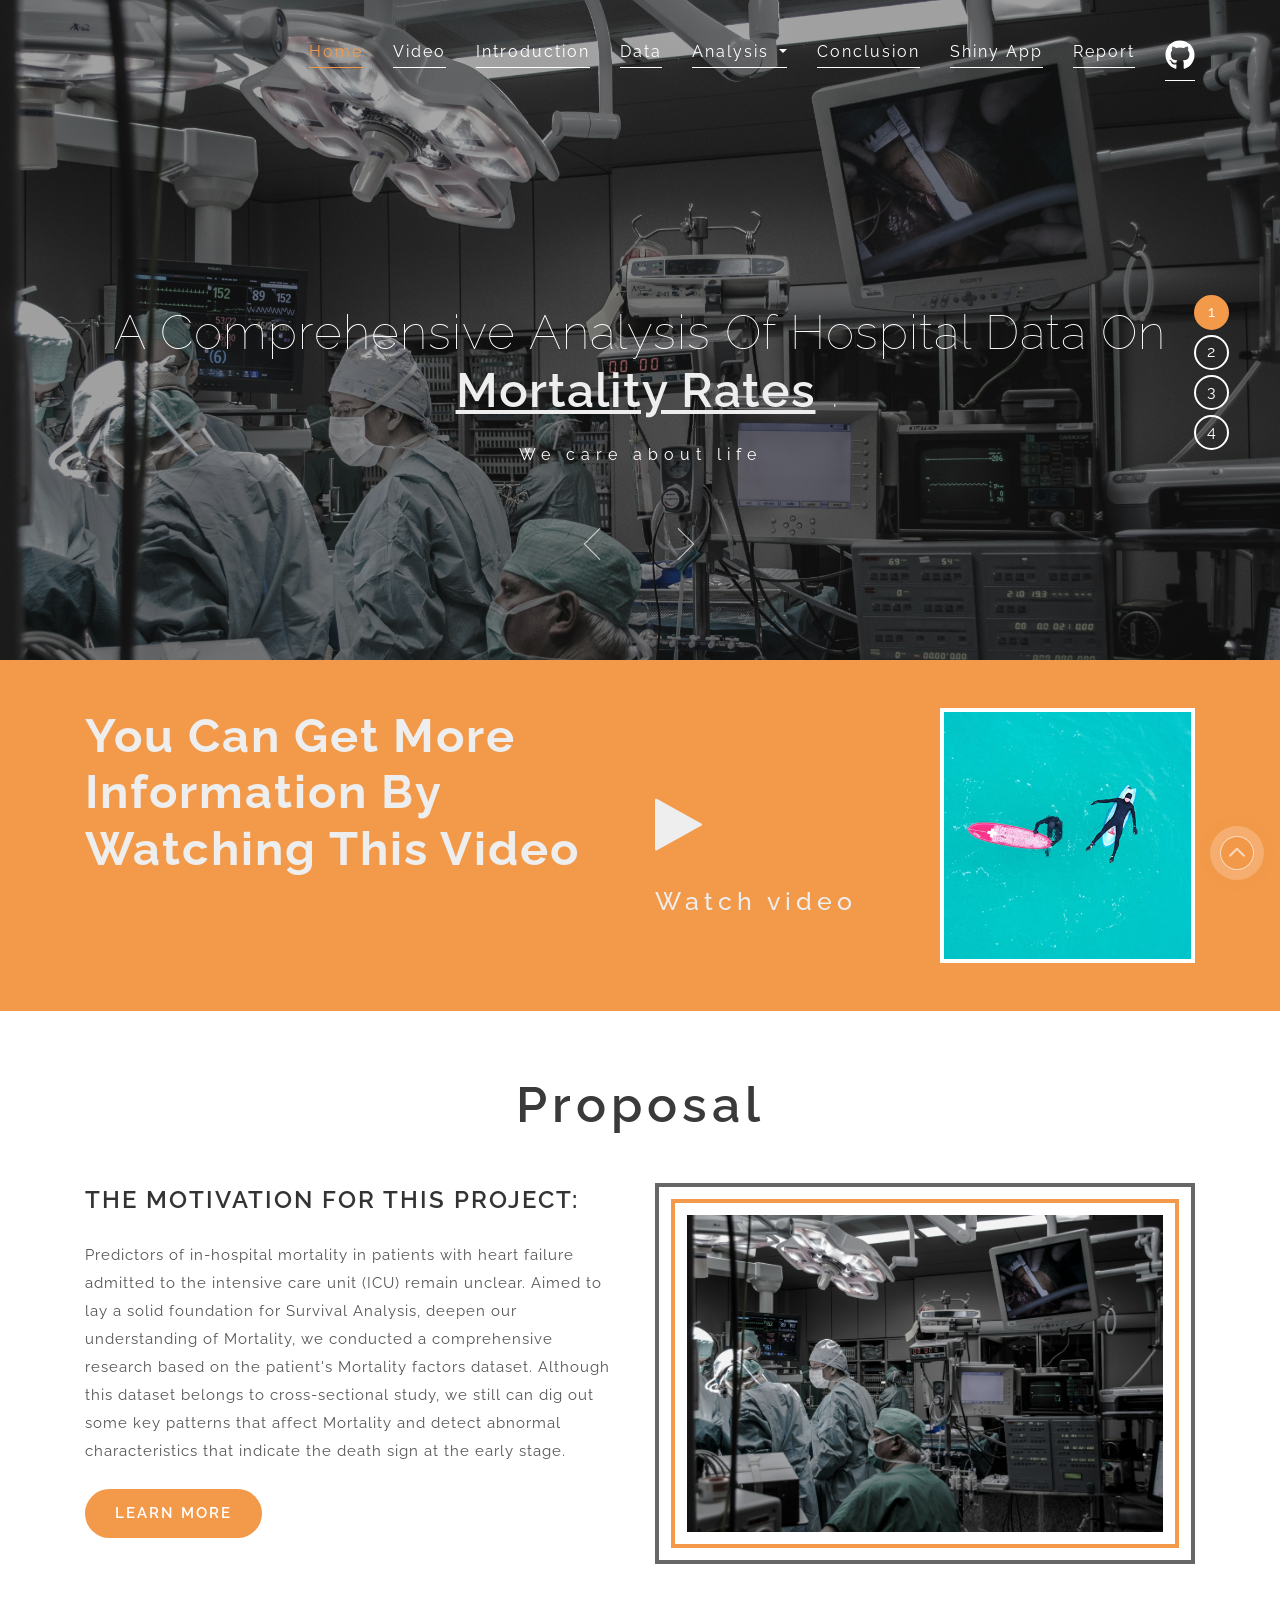
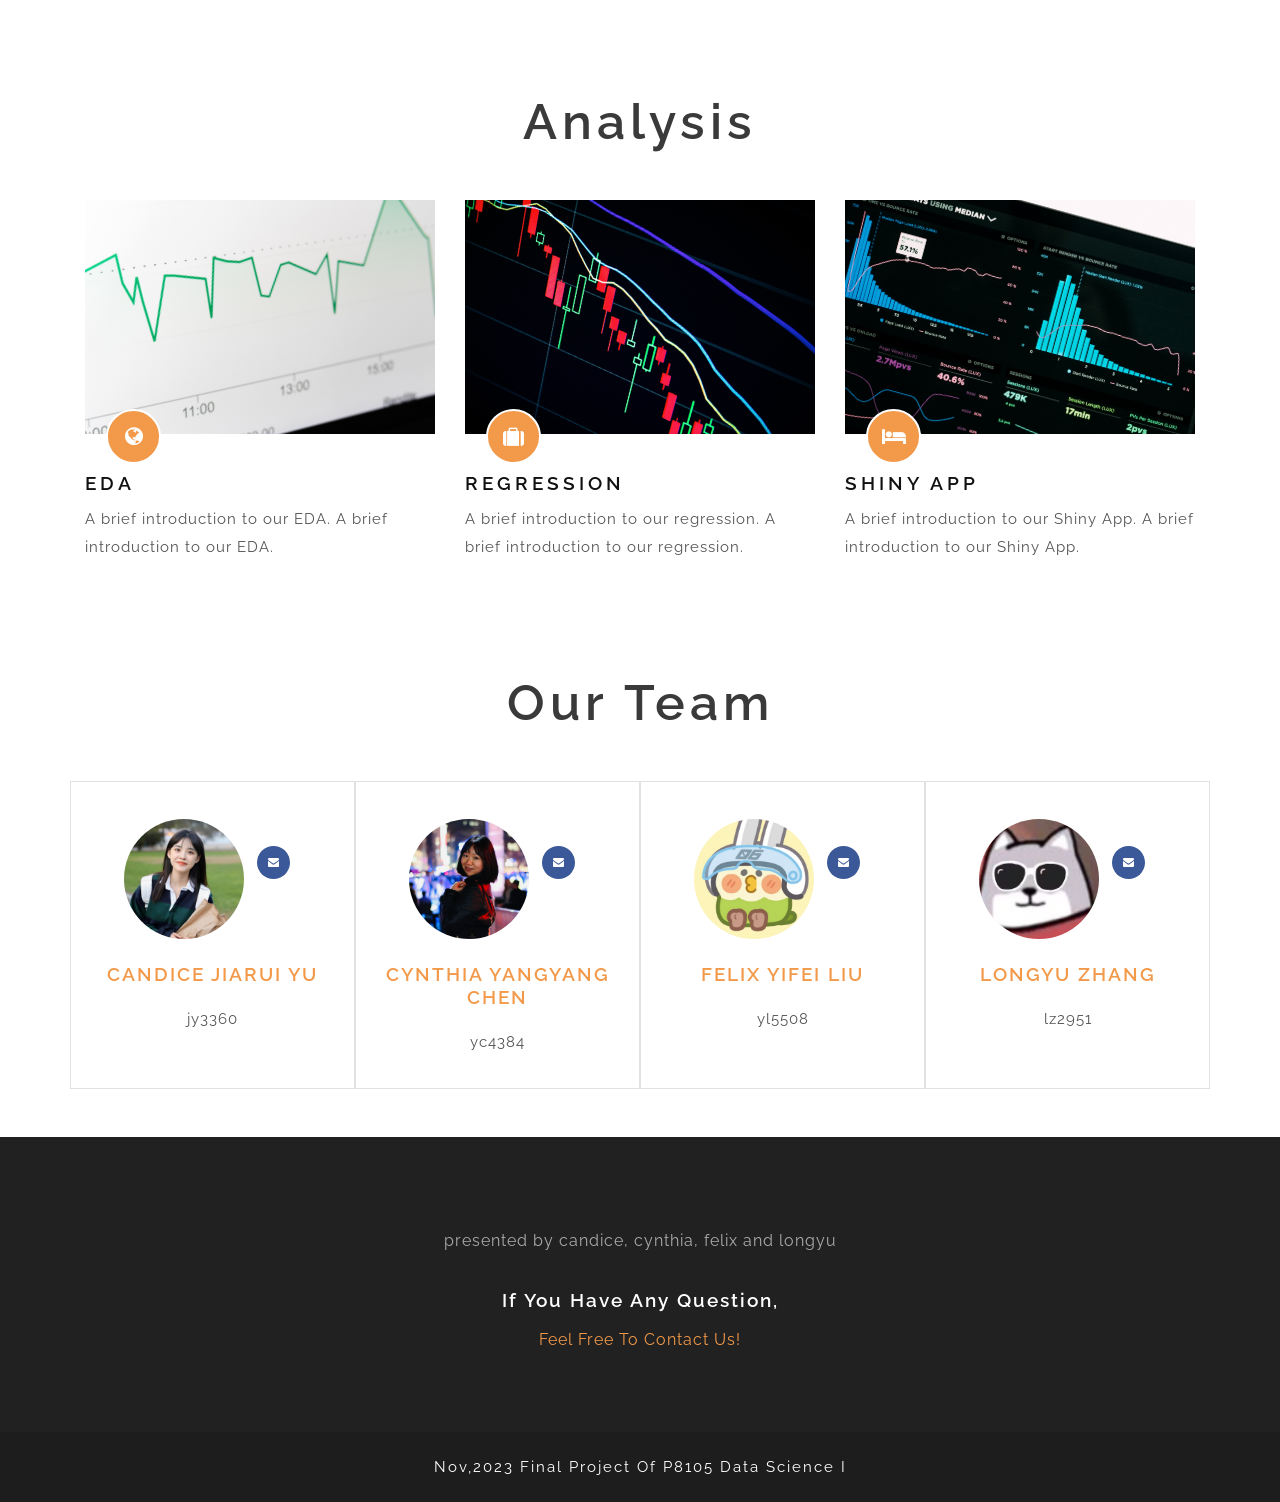
==== commit c4c23b49: "update profile photo." ====
--- a/index.html
+++ b/index.html
@@ -285,7 +285,7 @@
 					<div class="row agileits_team_grids">
 						<div class="col-lg-3 col-sm-6 agileits_team_grid">
 							<div class="agileits_team_grid_figure">
-								<img src="images/b1.jpg" alt=" " class="img-responsive" />
+								<img src="images/Candice.jpg" alt=" " class="img-responsive" />
 							</div>
 							<div class="agileits_team_grid_figure_social">
 								<ul class="w3ls_social">
@@ -300,7 +300,7 @@
 						</div>
 						<div class="col-lg-3 col-sm-6 agileits_team_grid">
 							<div class="agileits_team_grid_figure">
-								<img src="images/b1.jpg" alt=" " class="img-responsive" />
+								<img src="images/Cynthia.jpg" alt=" " class="img-responsive" />
 							</div>
 							<div class="agileits_team_grid_figure_social">
 								<ul class="w3ls_social">
@@ -315,7 +315,7 @@
 						</div>
 						<div class="col-lg-3 col-sm-6 agileits_team_grid">
 							<div class="agileits_team_grid_figure">
-								<img src="images/b2.jpg" alt=" " class="img-responsive" />
+								<img src="images/Felix.jpg" alt=" " class="img-responsive" />
 							</div>
 							<div class="agileits_team_grid_figure_social">
 								<ul class="w3ls_social">
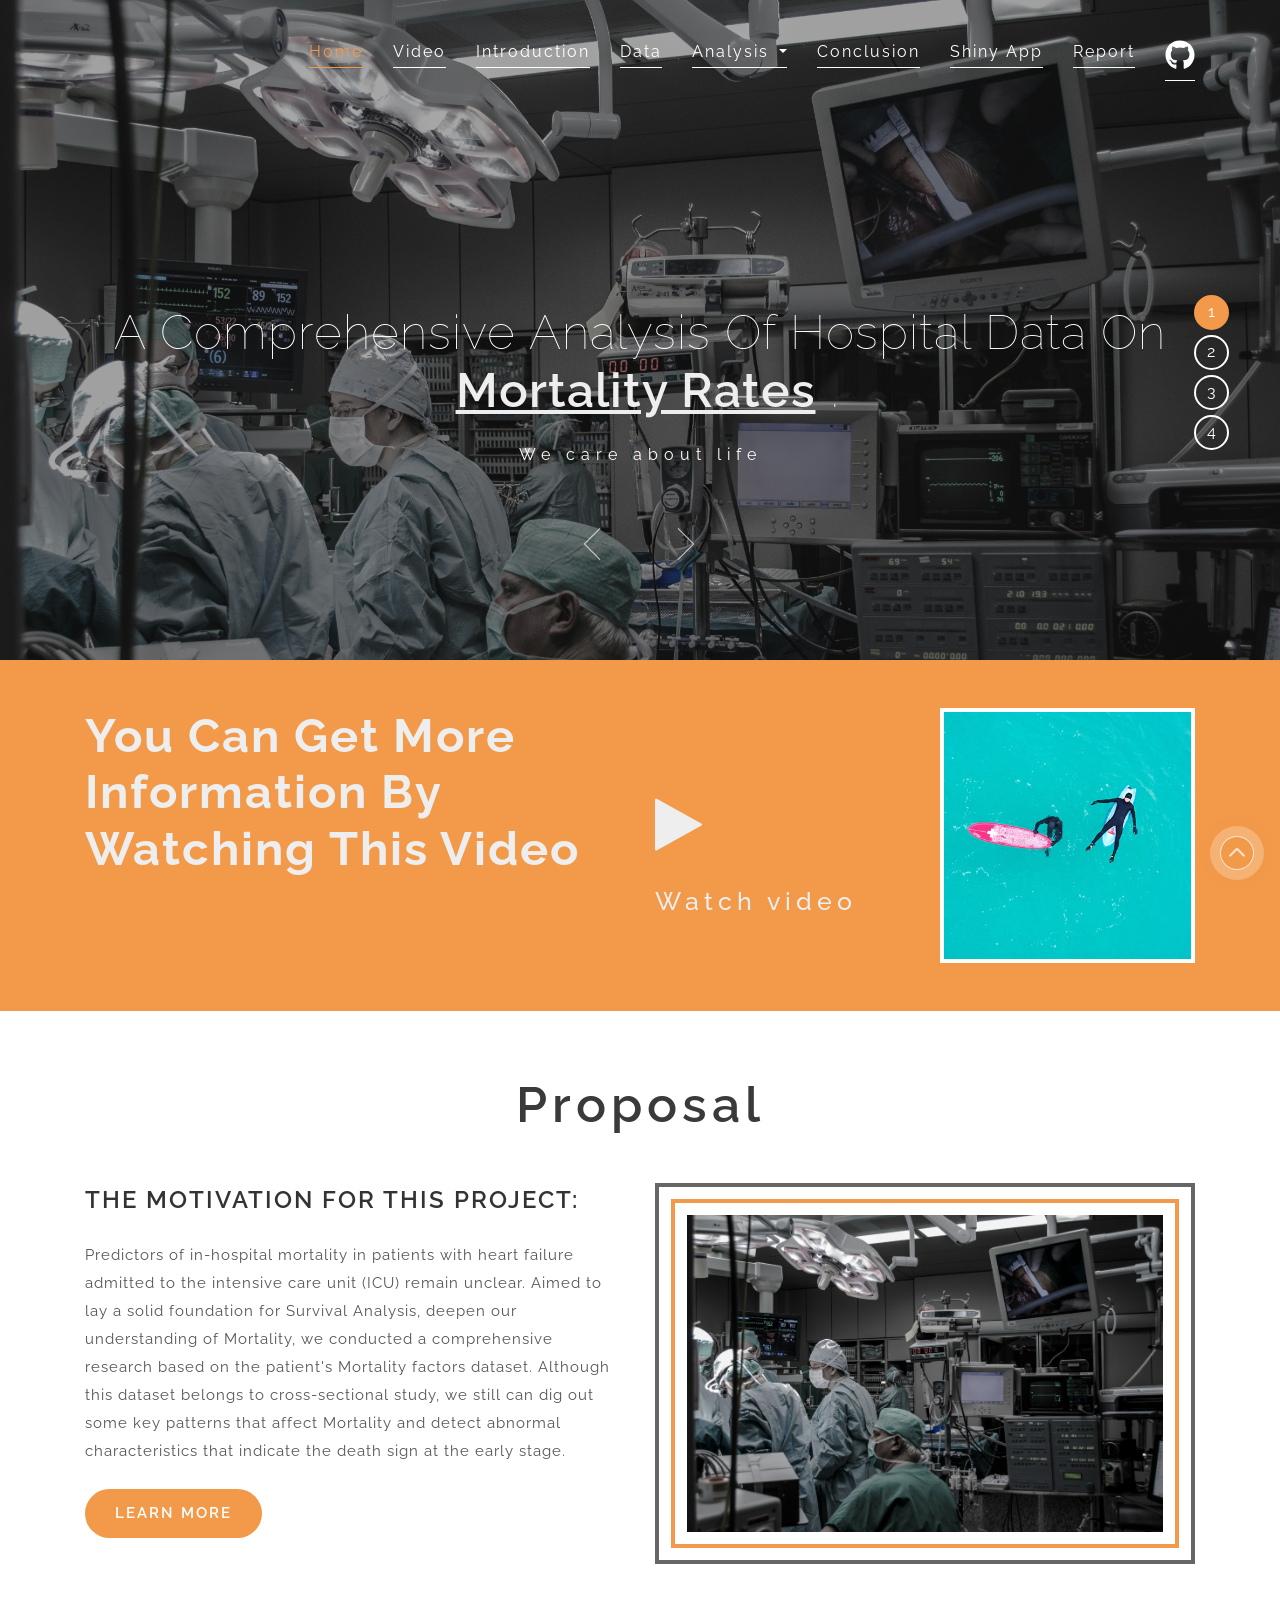
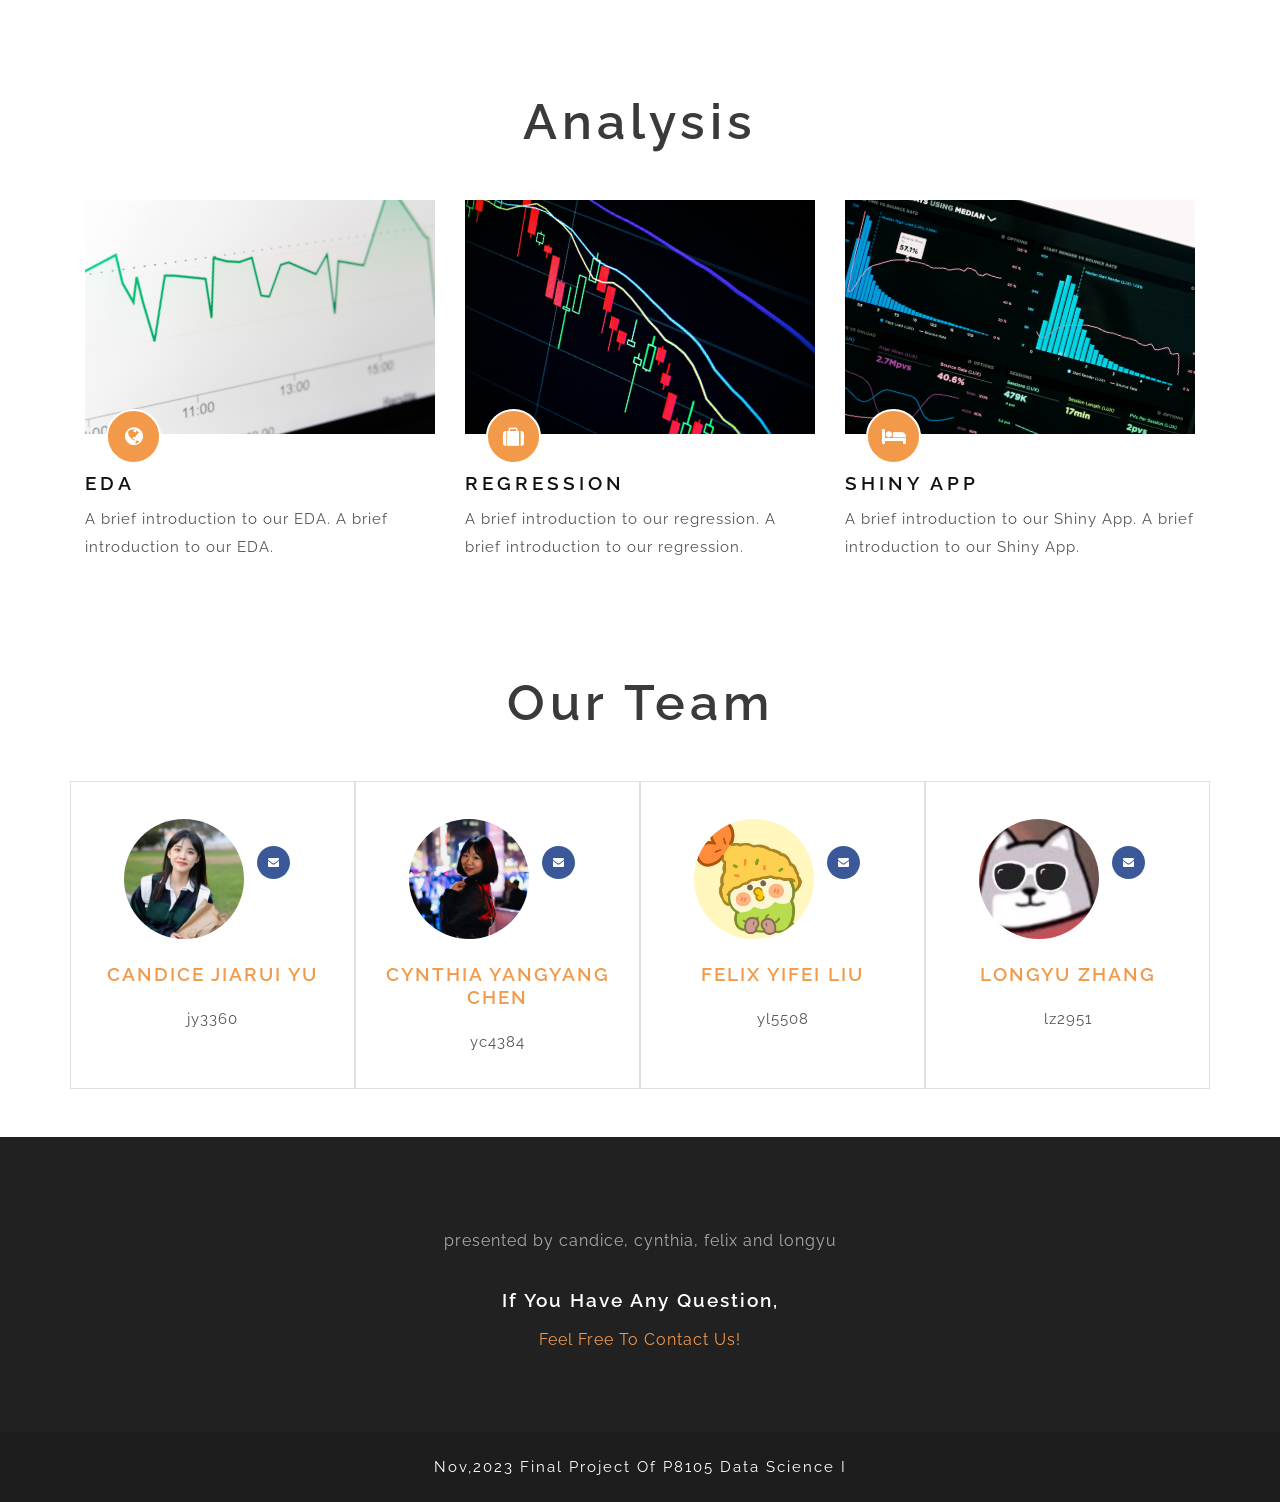
==== commit 2c2c353e: "regression_model" ====
--- a/index.html
+++ b/index.html
@@ -78,7 +78,7 @@
 										<a href="EDA.html">EDA</a>
 									</li>
 									<li>
-										<a href="Regression.html">Regression</a>
+										<a href="regression_model.html">Regression</a>
 									</li>
 								</ul>
 							</li>
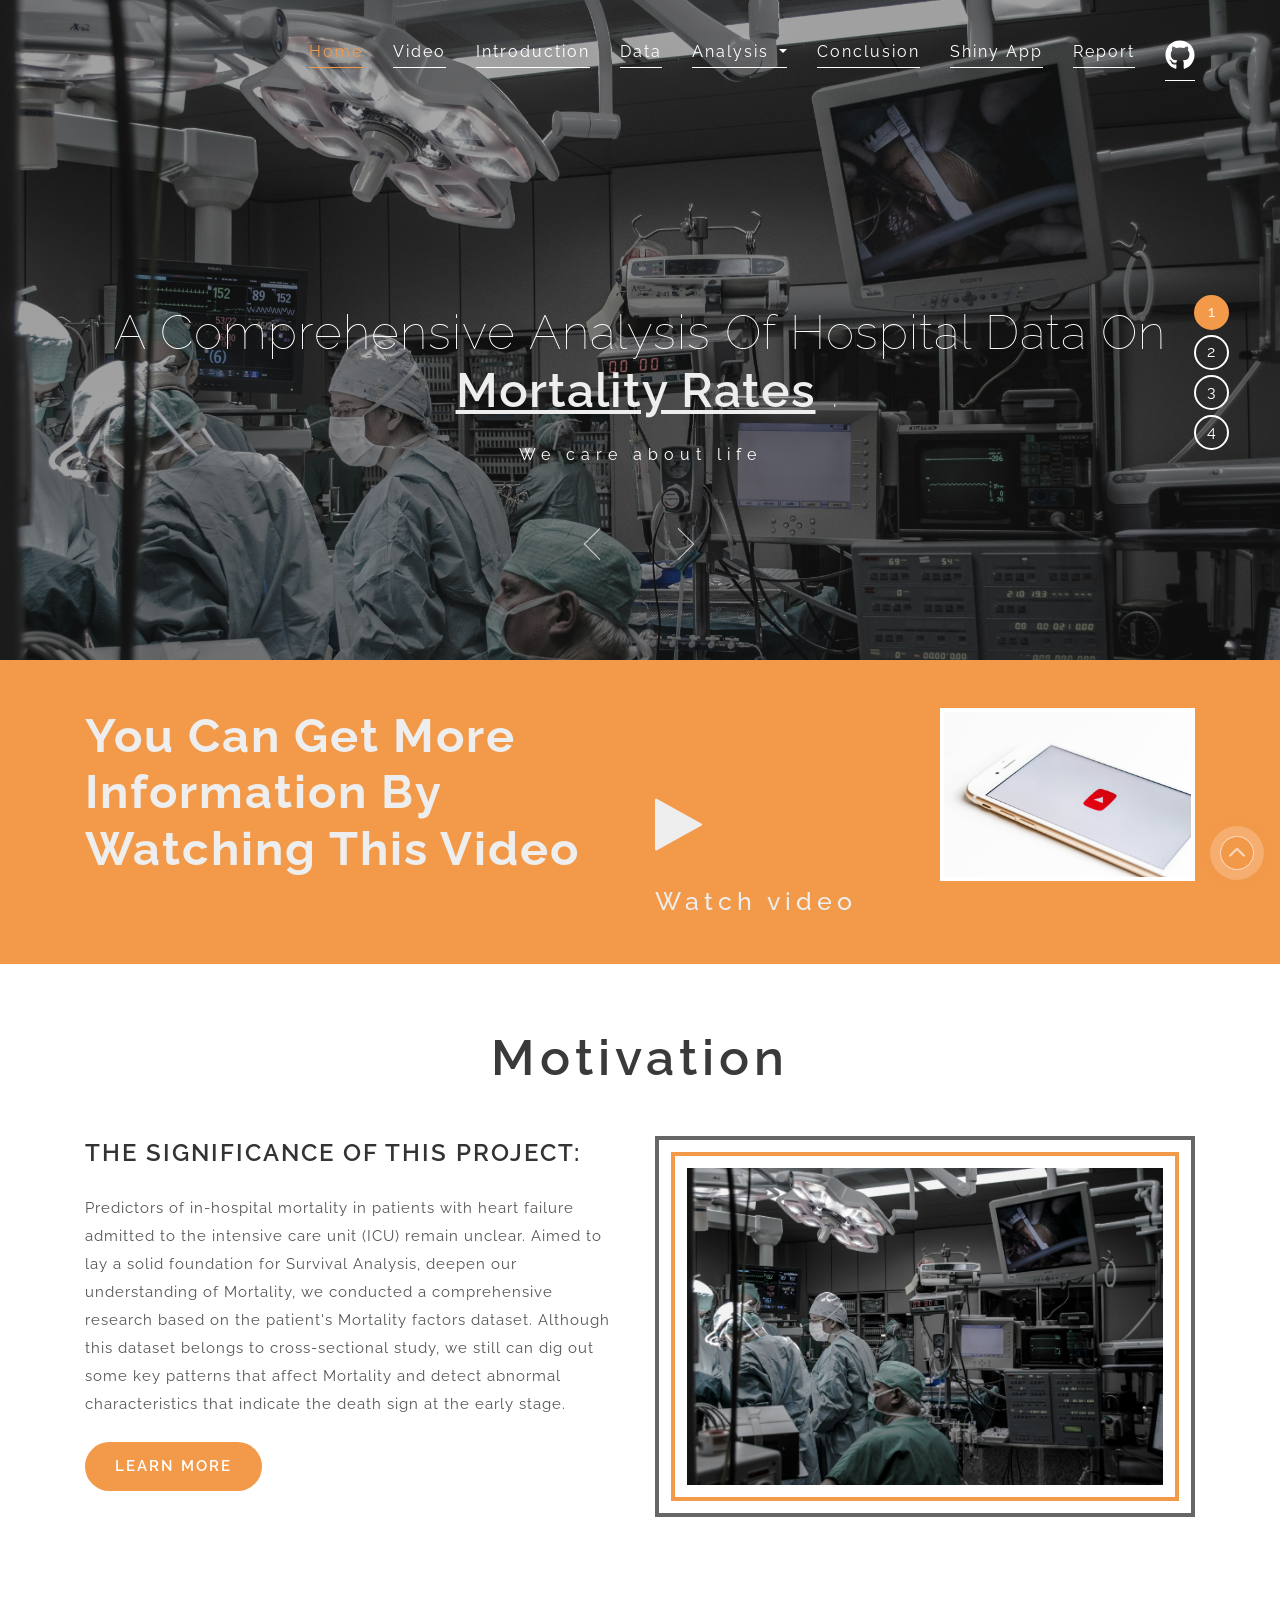
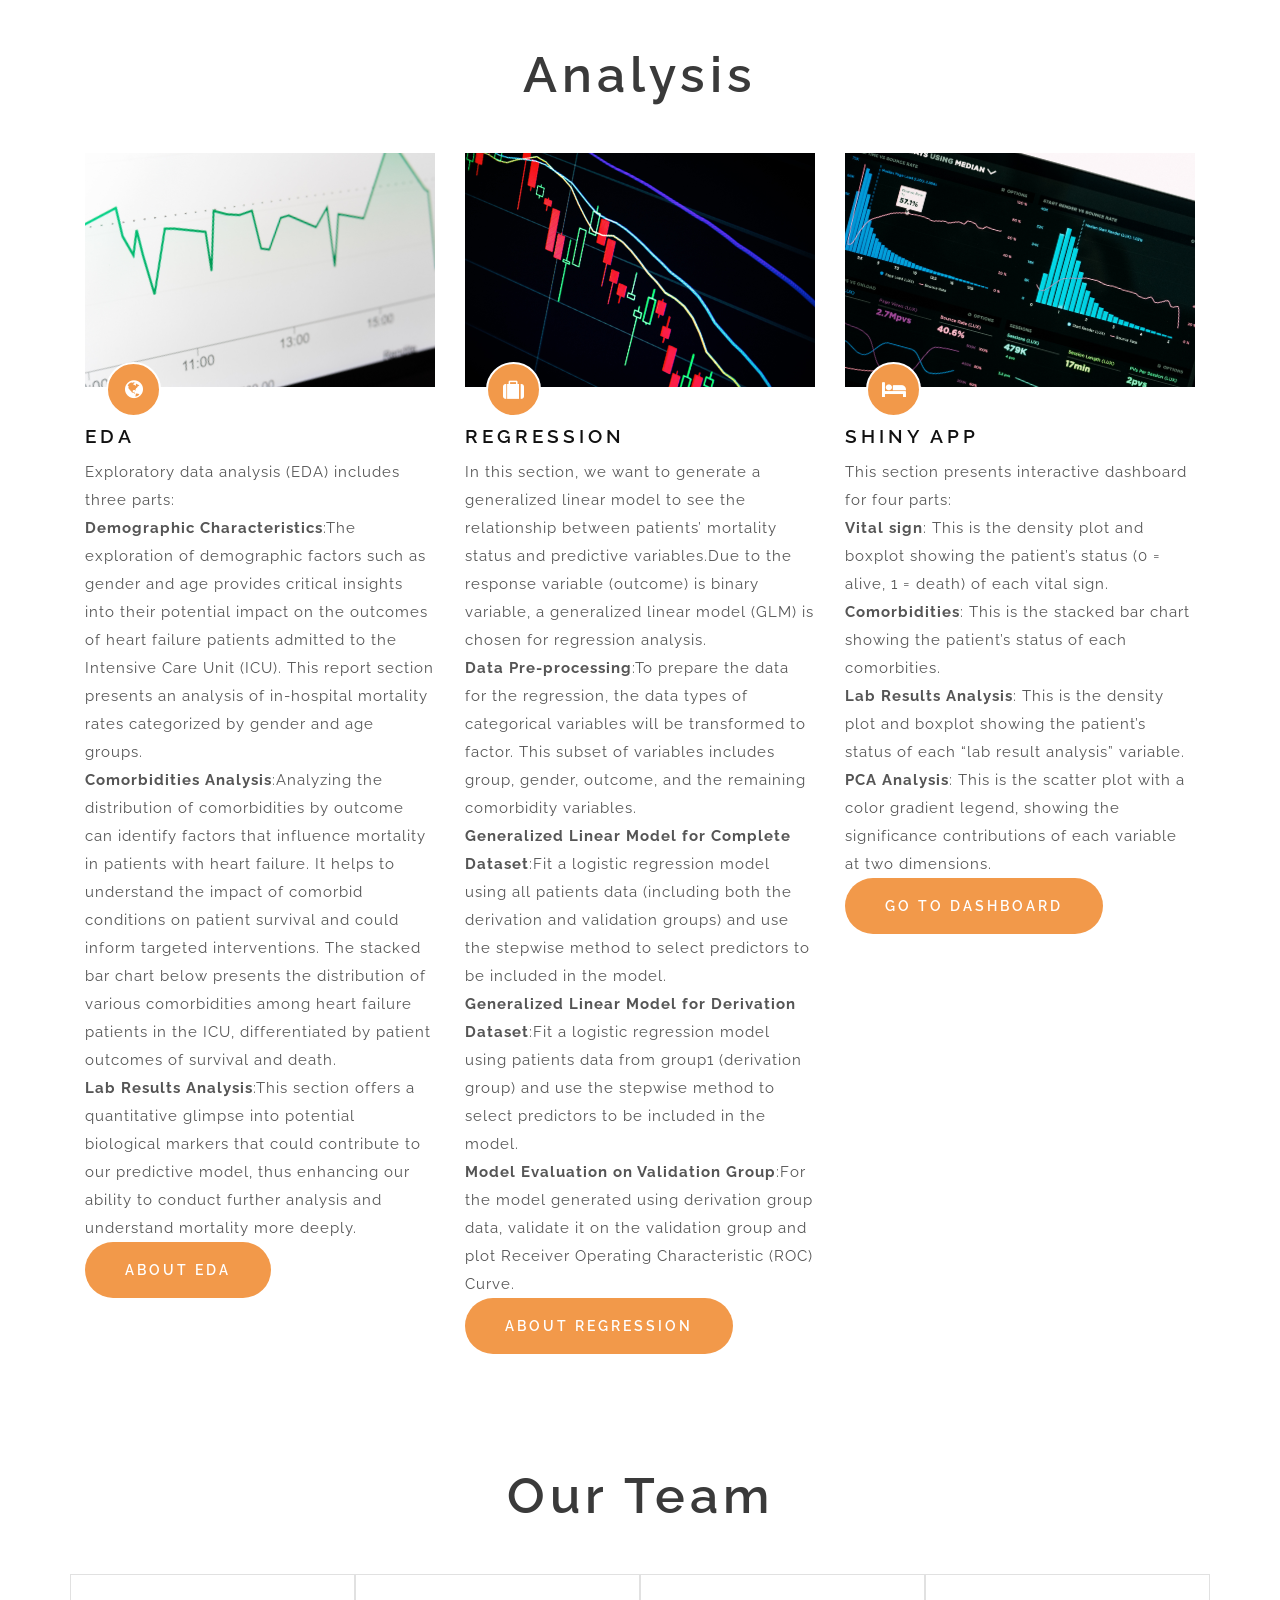
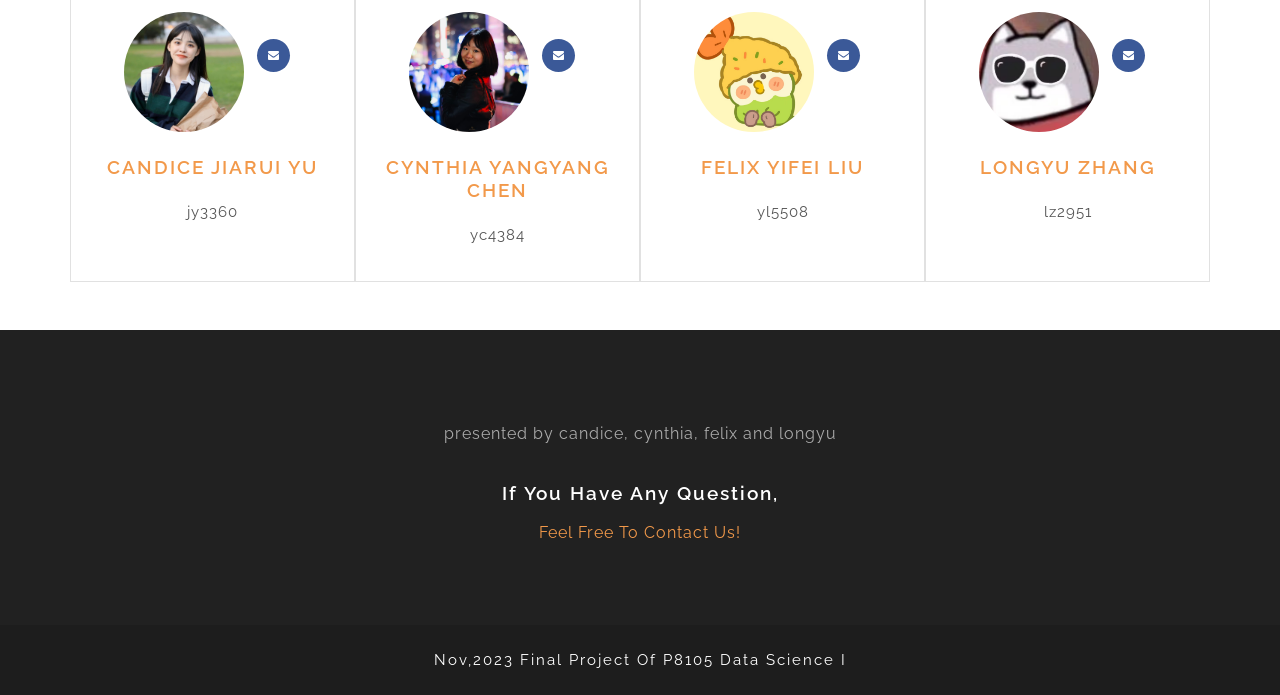
==== commit f4419fa3: "update home page" ====
--- a/index.html
+++ b/index.html
@@ -154,7 +154,7 @@
 										<h3><span>Data Analysis</span>.</h3>
 										<p>EDA and regression.</p>
 										<a href="EDA.html" class="mr-2">EDA <i class="fa fa-caret-right" aria-hidden="true"></i></a>
-										<a href="Regression.html">Regression <i class="fa fa-caret-right" aria-hidden="true"></i></a>
+										<a href="regression_model.html">Regression <i class="fa fa-caret-right" aria-hidden="true"></i></a>
 									</div>
 								</div>
 							</div>
@@ -208,10 +208,10 @@
 		<!-- welcome -->
 		<section class="welcome py-5">
 			<div class="container py-3">
-				<h3 class="heading text-center mb-md-5 mb-4"> Proposal </h3>
+				<h3 class="heading text-center mb-md-5 mb-4"> Motivation </h3>
 				<div class="row welcome-grids">
 					<div class="col-lg-6">
-						<h3>The motivation for this project:</h3>
+						<h3>The significance of this project:</h3>
 						<p class="my-4">Predictors of in-hospital mortality in patients with heart failure admitted to the intensive care unit (ICU) remain unclear. Aimed to lay a solid foundation for Survival Analysis, deepen our understanding of Mortality, we conducted a comprehensive research based on the patient's Mortality factors dataset. Although this dataset belongs to cross-sectional study, we still can dig out some key patterns that affect Mortality and detect abnormal characteristics that indicate the death sign at the early stage. </p>
 						<a href="p8105_proposal">Learn more</a>
 					</div>
@@ -242,7 +242,12 @@
 							</div>
 						</div>
 						<h4>EDA</h4>
-						<p>A brief introduction to our EDA. A brief introduction to our EDA.</p>
+						<p>Exploratory data analysis (EDA) includes three parts: <br />
+						<B>Demographic Characteristics</B>:The exploration of demographic factors such as gender and age provides critical insights into their potential impact on the outcomes of heart failure patients admitted to the Intensive Care Unit (ICU). This report section presents an analysis of in-hospital mortality rates categorized by gender and age groups.<br />
+						<B>Comorbidities Analysis</B>:Analyzing the distribution of comorbidities by outcome can identify factors that influence mortality in patients with heart failure. It helps to understand the impact of comorbid conditions on patient survival and could inform targeted interventions. The stacked bar chart below presents the distribution of various comorbidities among heart failure patients in the ICU, differentiated by patient outcomes of survival and death.<br />
+						<B>Lab Results Analysis</B>:This section offers a quantitative glimpse into potential biological markers that could contribute to our predictive model, thus enhancing our ability to conduct further analysis and understand mortality more deeply.<br />
+						<a href="EDA.html">About EDA</a>
+						</p>
 					</div>
 					<div class="col-lg-4 col-md-6 mt-md-0 mt-5 w3_agile_services_grid">
 						<div class="agile_services_grid">
@@ -256,7 +261,13 @@
 							</div>
 						</div>
 						<h4>Regression</h4>
-						<p>A brief introduction to our regression. A brief introduction to our regression.</p>
+						<p>In this section, we want to generate a generalized linear model to see the relationship between patients’ mortality status and predictive variables.Due to the response variable (outcome) is binary variable, a generalized linear model (GLM) is chosen for regression analysis.<br />
+						<B>Data Pre-processing</B>:To prepare the data for the regression, the data types of categorical variables will be transformed to factor. This subset of variables includes group, gender, outcome, and the remaining comorbidity variables.<br />
+						<B>Generalized Linear Model for Complete Dataset</B>:Fit a logistic regression model using all patients data (including both the derivation and validation groups) and use the stepwise method to select predictors to be included in the model.<br />
+						<B>Generalized Linear Model for Derivation Dataset</B>:Fit a logistic regression model using patients data from group1 (derivation group) and use the stepwise method to select predictors to be included in the model.<br />
+						<B>Model Evaluation on Validation Group</B>:For the model generated using derivation group data, validate it on the validation group and plot Receiver Operating Characteristic (ROC) Curve.<br />
+            <a href="regression_model.html">About regression</a>
+            </p>
 					</div>
 					<div class="col-lg-4 col-md-6 mt-lg-0 mt-5 w3_agile_services_grid">
 						<div class="agile_services_grid">
@@ -270,7 +281,13 @@
 							</div>
 						</div>
 						<h4>Shiny App</h4>
-						<p>A brief introduction to our Shiny App. A brief introduction to our Shiny App.</p>
+						<p>This section presents interactive dashboard for four parts:<br />
+						<B>Vital sign</B>: This is the density plot and boxplot showing the patient’s status (0 = alive, 1 = death) of each vital sign.<br />
+						<B>Comorbidities</B>: This is the stacked bar chart showing the patient’s status of each comorbities.<br />
+						<B>Lab Results Analysis</B>: This is the density plot and boxplot showing the patient’s status of each “lab result analysis” variable.<br />
+						<B>PCA Analysis</B>: This is the scatter plot with a color gradient legend, showing the significance contributions of each variable at two dimensions.<br />
+						<a href="https://cynthia-1688.shinyapps.io/p8105_mortality_Rshiny/#section-vital-sign">Go to dashboard</a>
+						</p>
 					</div>
 				</div>
 			</div>
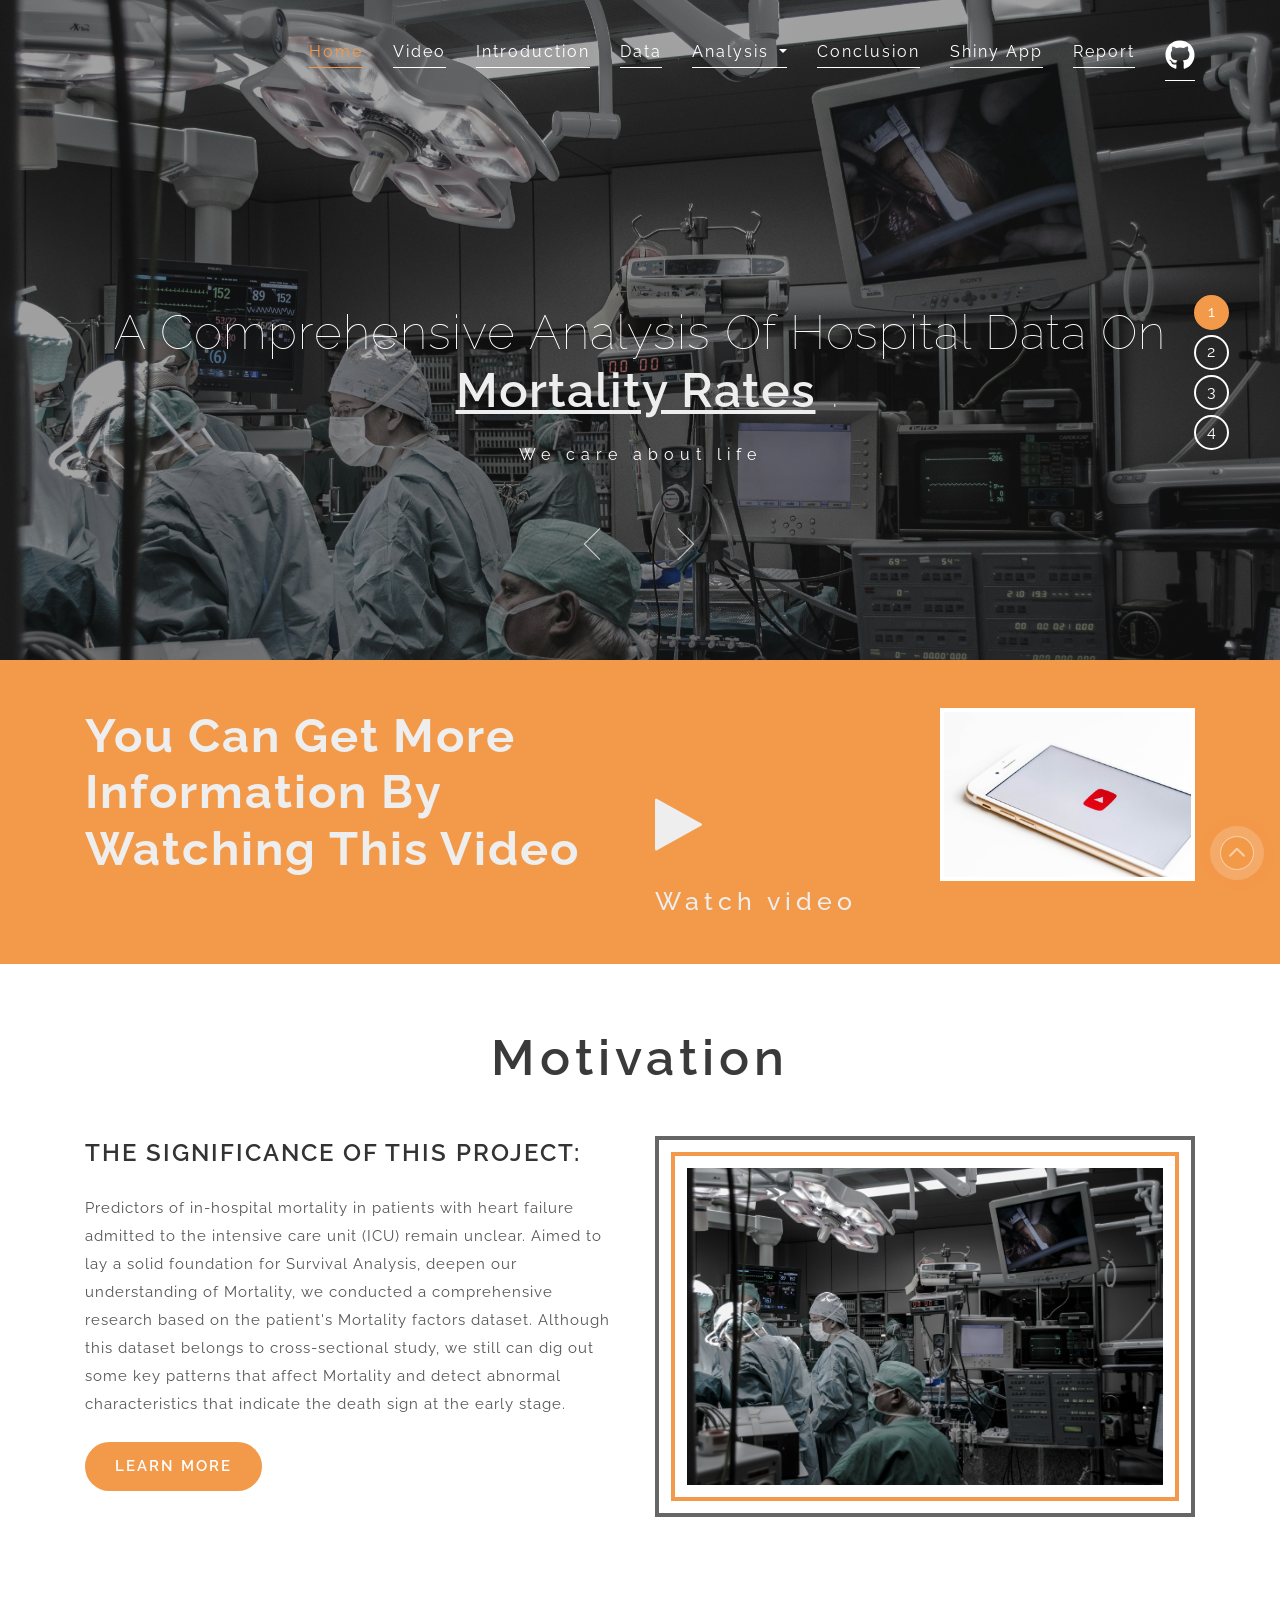
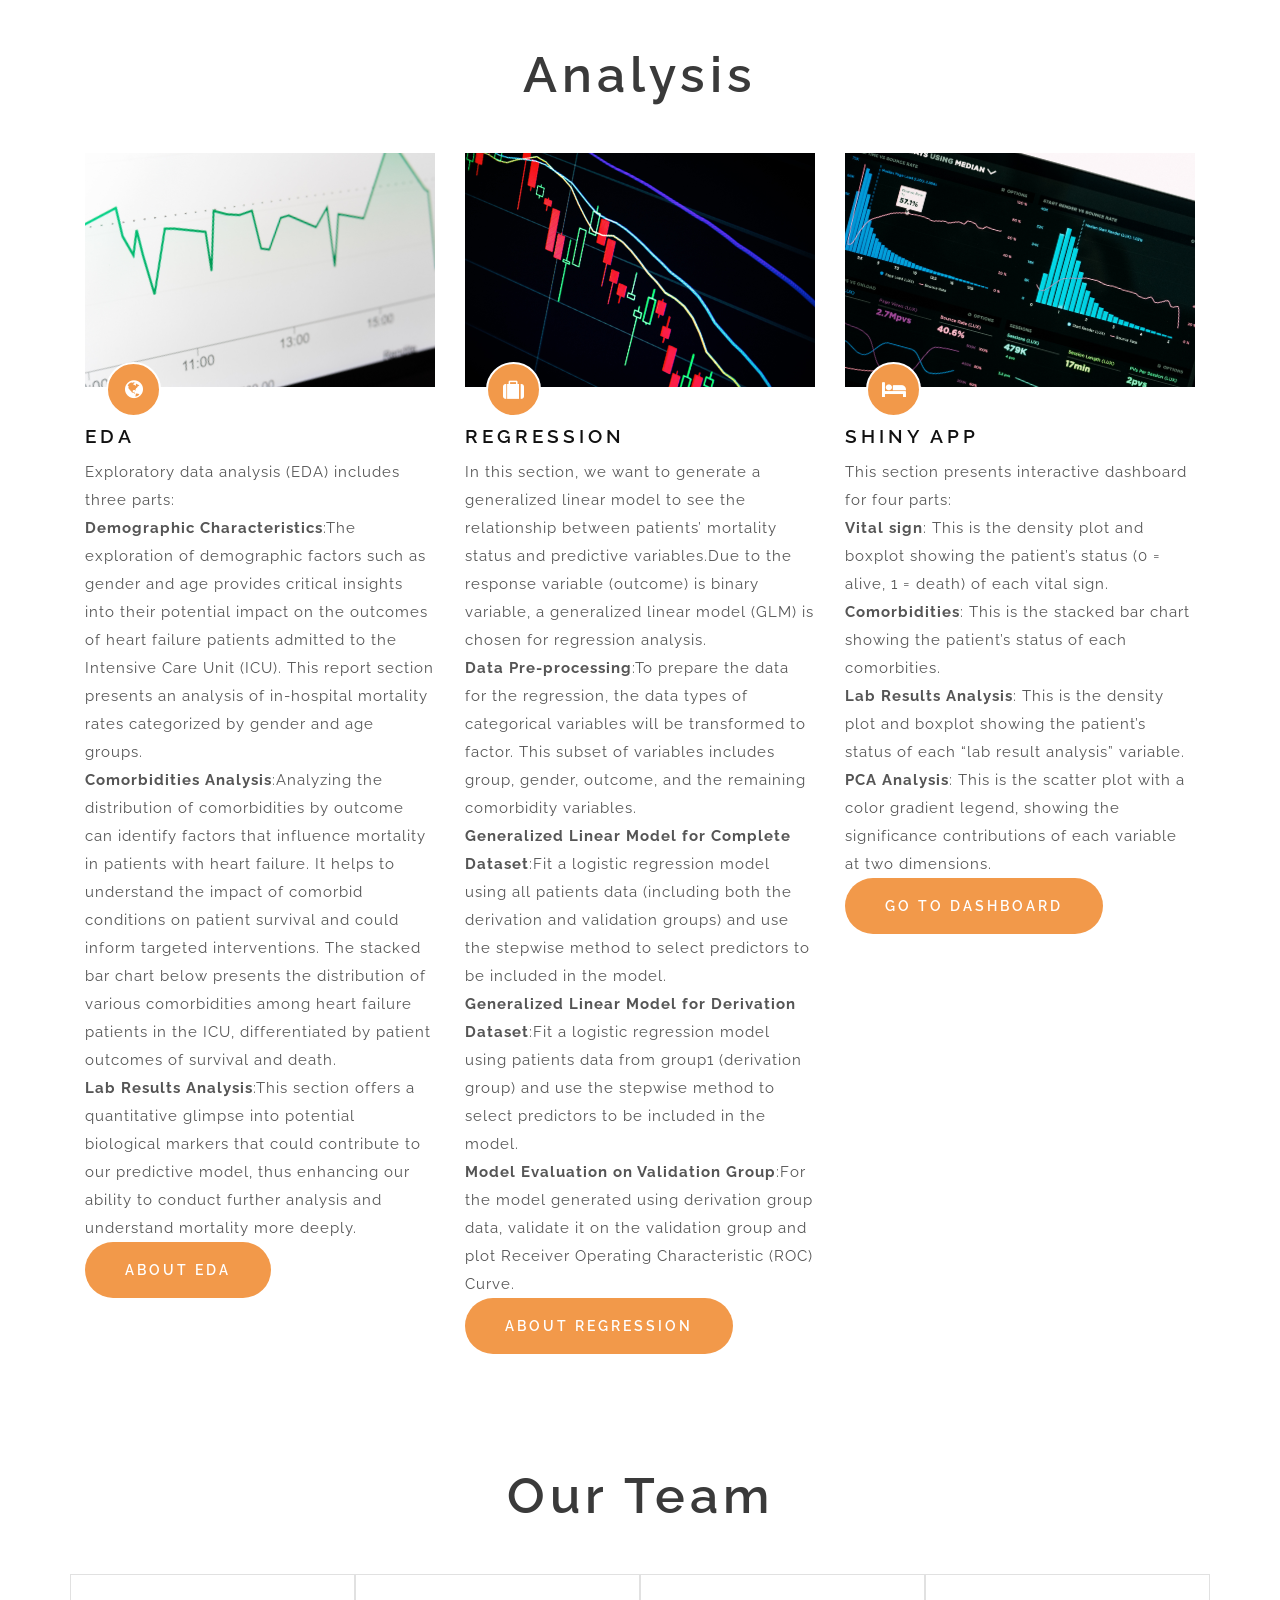
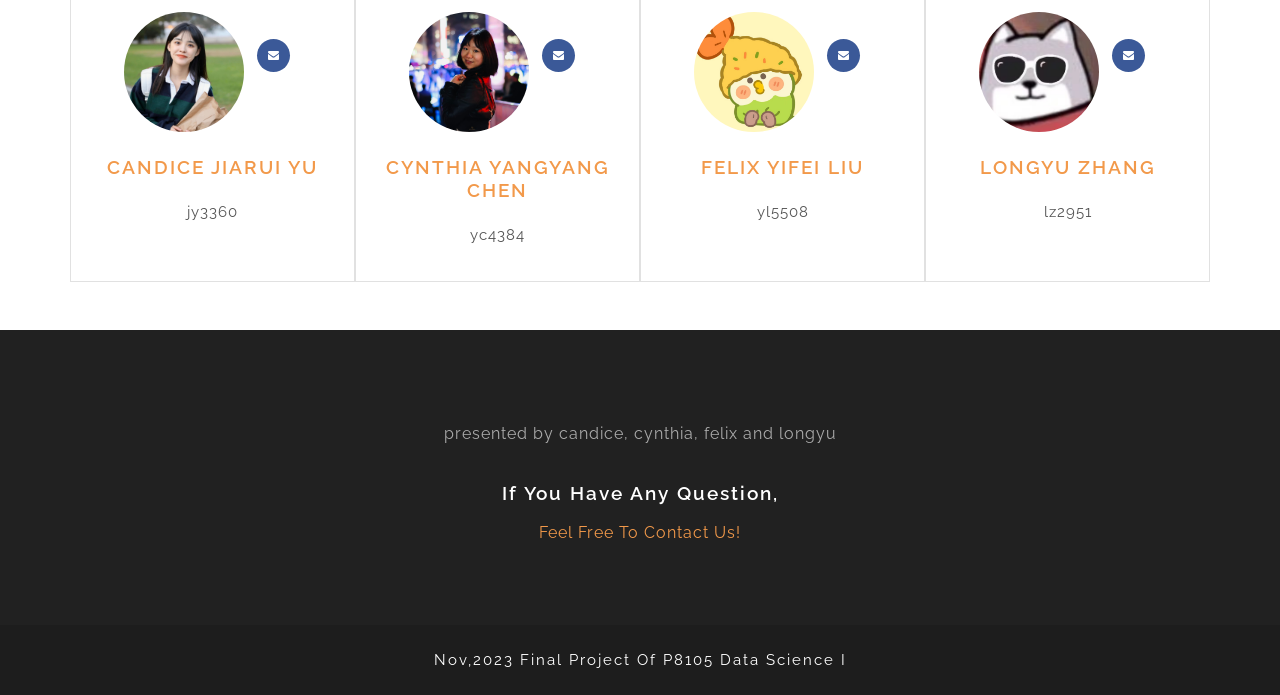
==== commit 66ccb16b: "update the link towards report.rmd in the navigate bar of home page" ====
--- a/index.html
+++ b/index.html
@@ -89,7 +89,7 @@
 								<a class="nav-link" href="https://cynthia-1688.shinyapps.io/p8105_mortality_Rshiny/#section-vital-sign">Shiny App</a>
 							</li>
 							<li class="nav-item">
-								<a class="nav-link" href="project_report.html">Report</a>
+								<a class="nav-link" href="report.html">Report</a>
 							</li>
 							<li class="nav-item pr-lg-0">
 								<a class="nav-link pr-lg-0" href="https://github.com/candicejiaruiyu/p8105_mortality.github.io" target="_blank"> 
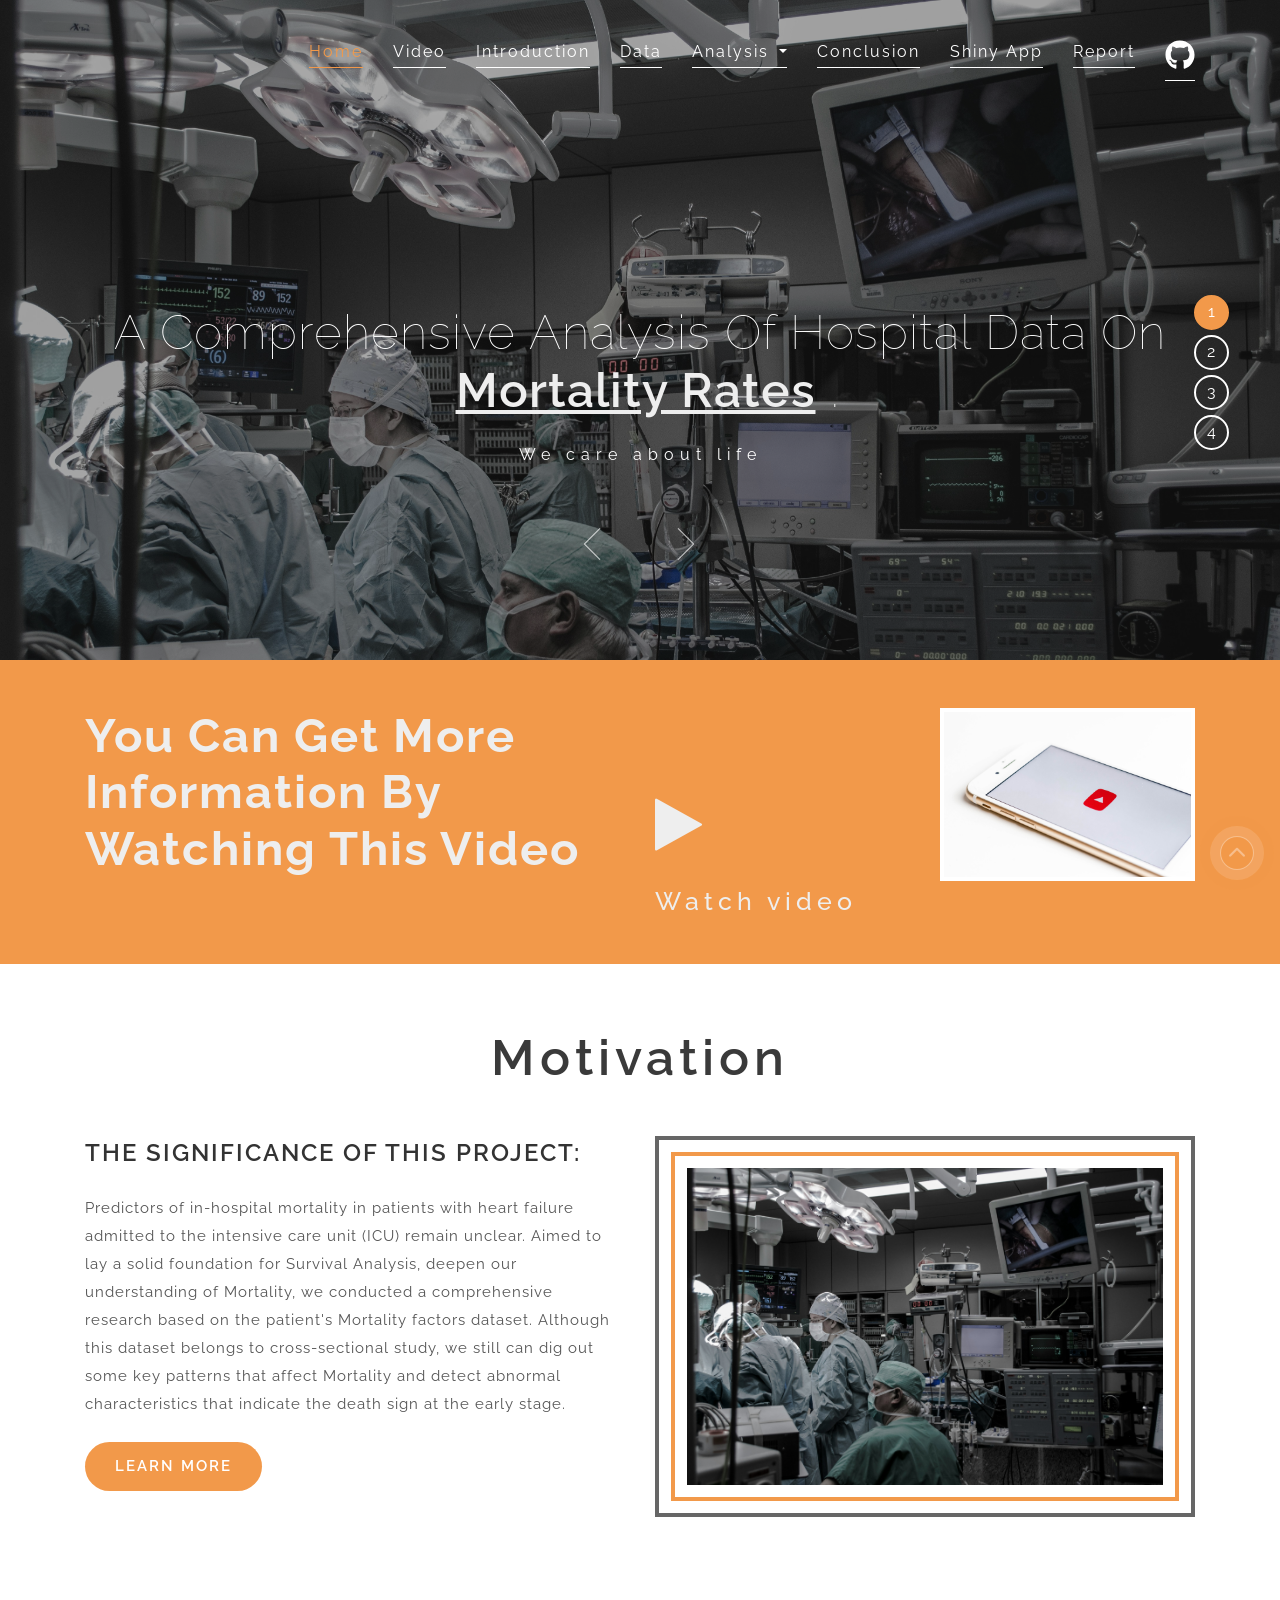
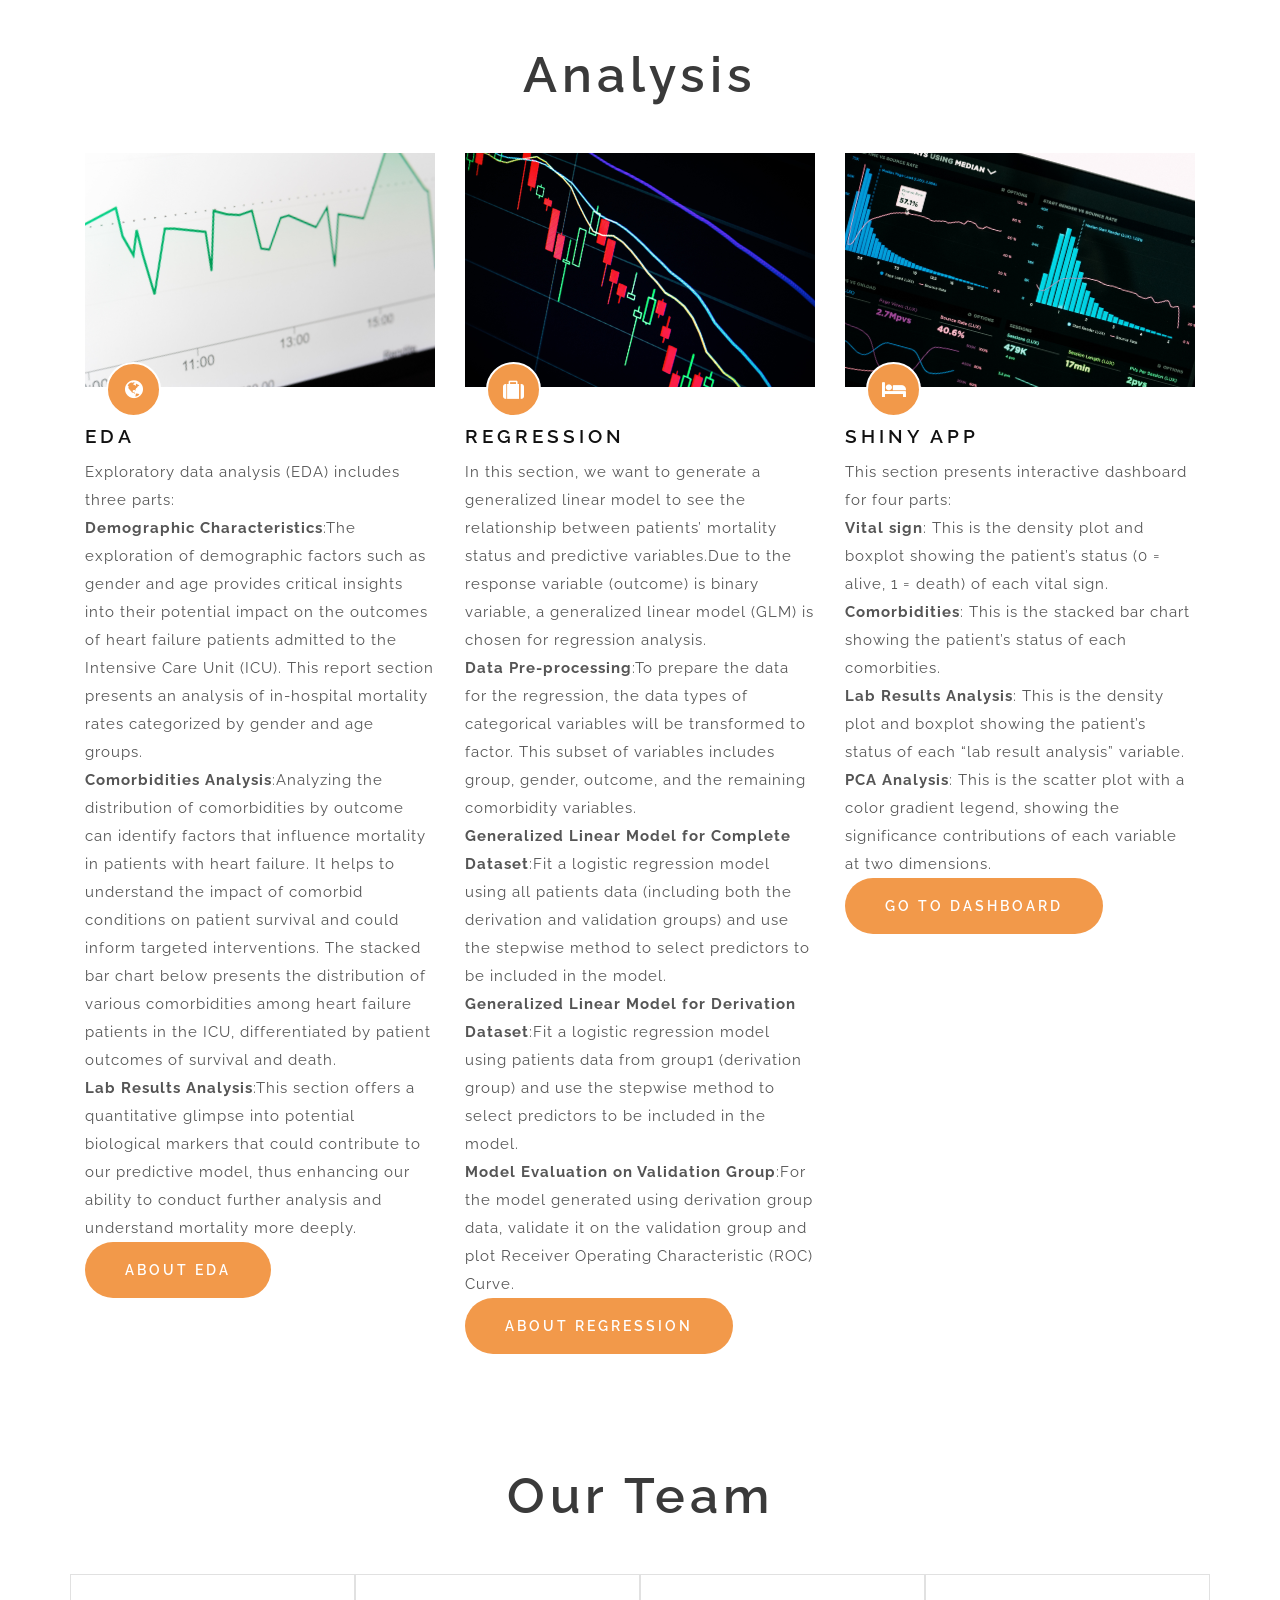
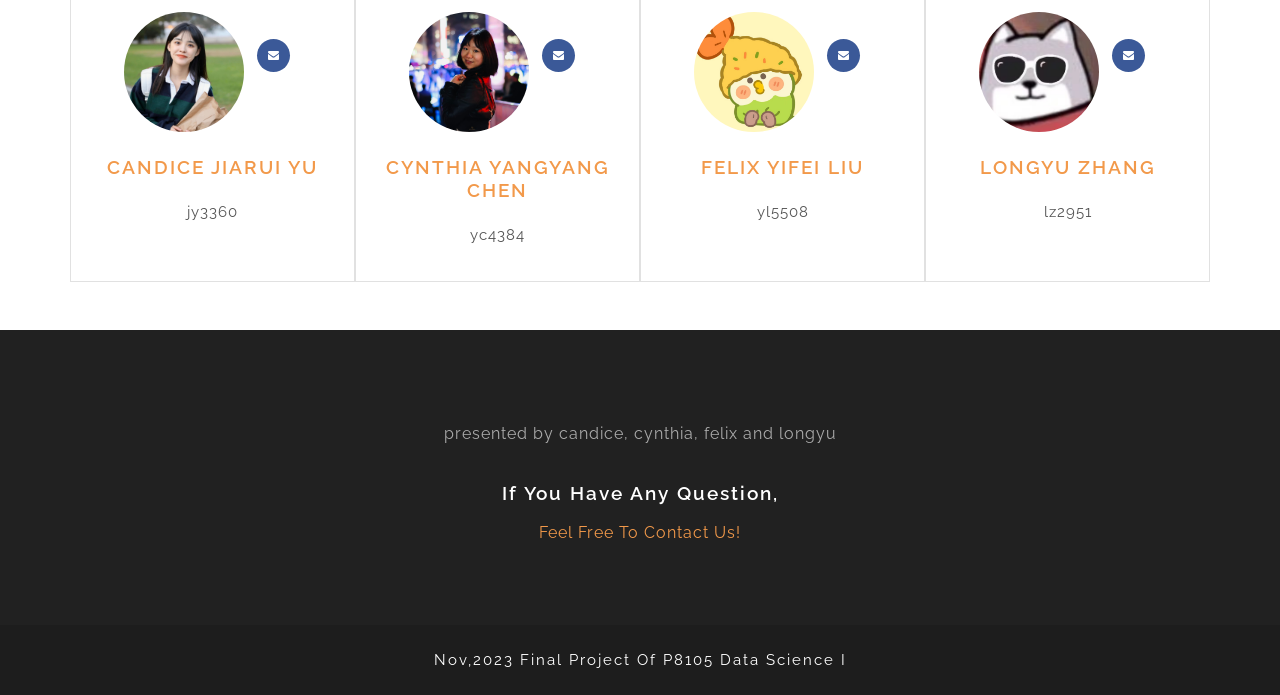
==== commit f43d8ae2: "exchange the position of EDA and preliminary study in the navigate bar" ====
--- a/index.html
+++ b/index.html
@@ -72,10 +72,10 @@
 								</a>
 								<ul class="dropdown-menu agile_short_dropdown">
 								  <li>
+										<a href="EDA.html">EDA</a>
+									</li>
+									<li>
 										<a href="preliminary_study.html">Preliminary Analysis</a>
-									</li>
-									<li>
-										<a href="EDA.html">EDA</a>
 									</li>
 									<li>
 										<a href="regression_model.html">Regression</a>
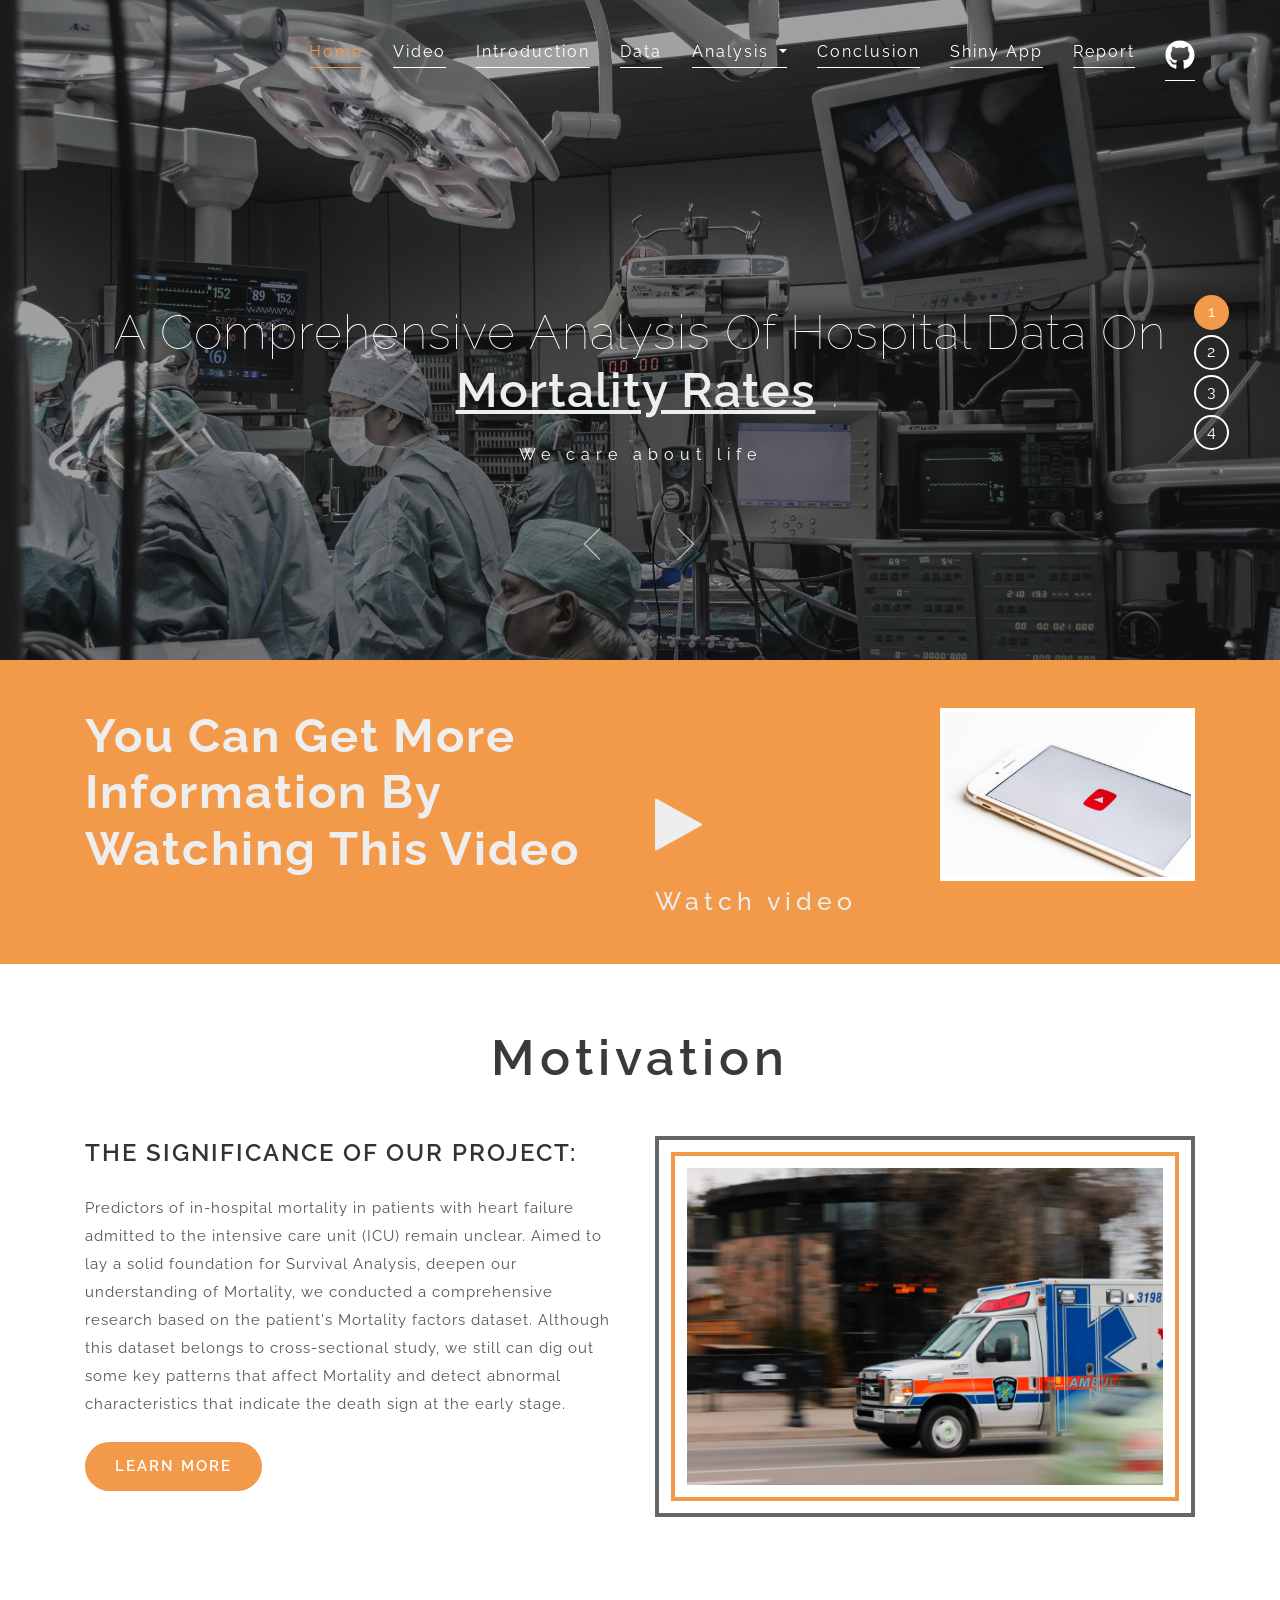
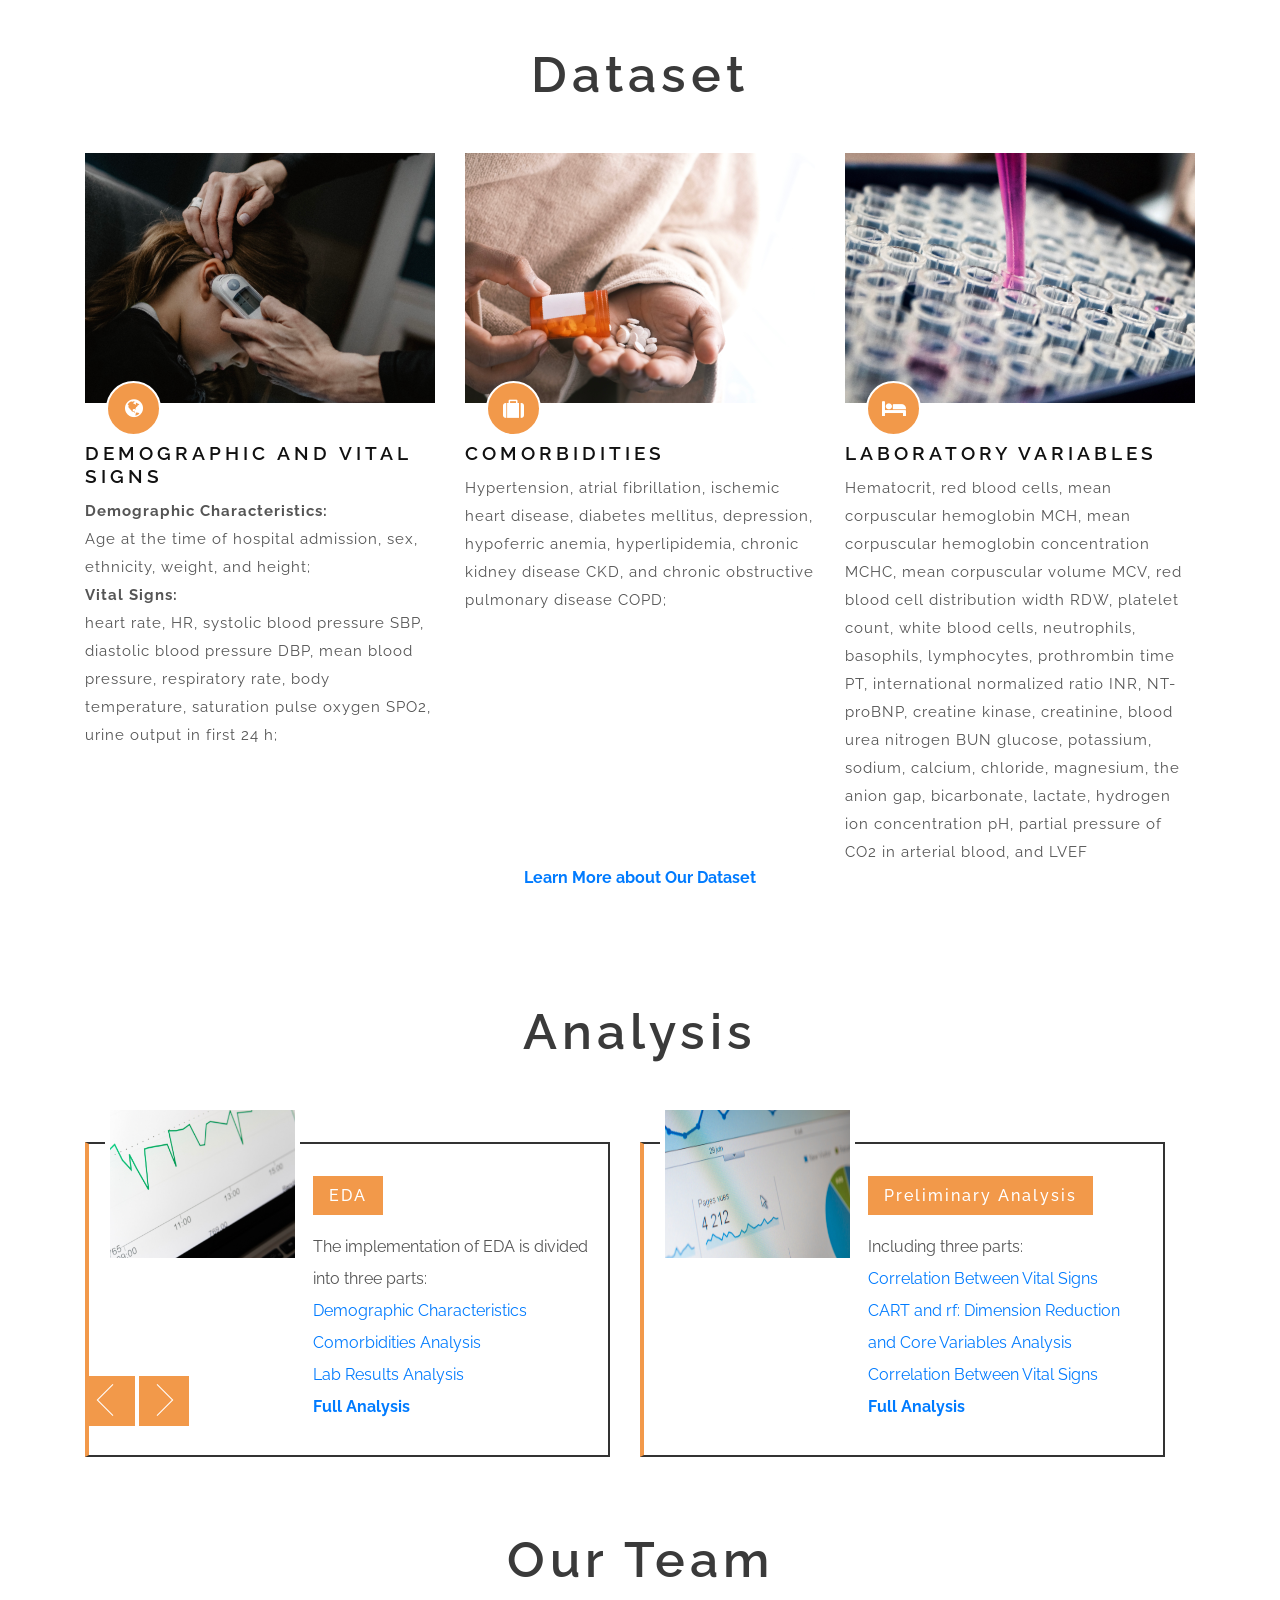
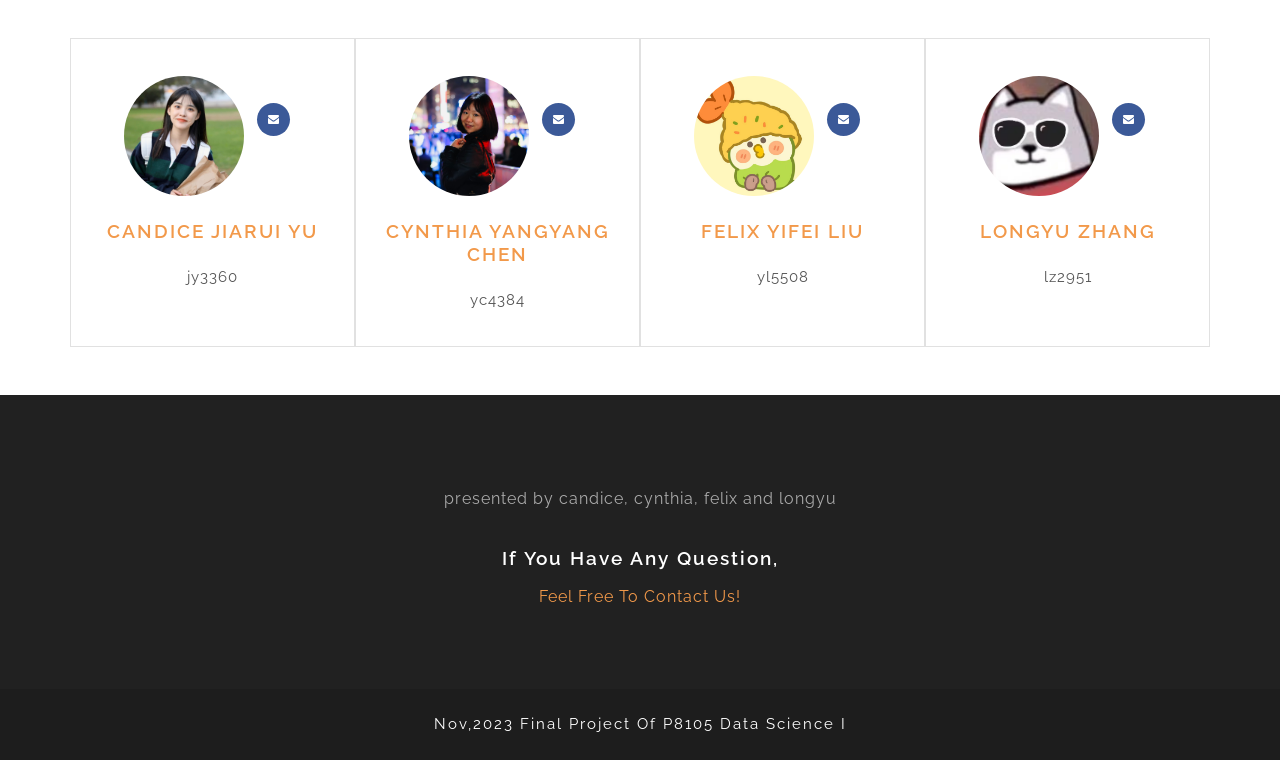
==== commit 85ee5505: "update home page design" ====
--- a/index.html
+++ b/index.html
@@ -211,13 +211,13 @@
 				<h3 class="heading text-center mb-md-5 mb-4"> Motivation </h3>
 				<div class="row welcome-grids">
 					<div class="col-lg-6">
-						<h3>The significance of this project:</h3>
+						<h3>The significance of our project:</h3>
 						<p class="my-4">Predictors of in-hospital mortality in patients with heart failure admitted to the intensive care unit (ICU) remain unclear. Aimed to lay a solid foundation for Survival Analysis, deepen our understanding of Mortality, we conducted a comprehensive research based on the patient's Mortality factors dataset. Although this dataset belongs to cross-sectional study, we still can dig out some key patterns that affect Mortality and detect abnormal characteristics that indicate the death sign at the early stage. </p>
 						<a href="p8105_proposal">Learn more</a>
 					</div>
 					<div class="col-lg-6 mt-lg-0 mt-5 welcome-grid3">
 						<div class="position">
-							<img src="images/banner1.jpg" alt="" class="img-fluid" />
+							<img src="images/ambulance.jpg" alt="" class="img-fluid" />
 						</div>
 					</div>
 				</div>
@@ -228,71 +228,157 @@
 		<!-- /services -->
 		<section class="featured_services py-5">
 			<div class="container py-3">
-				<h3 class="heading text-center mb-5">Analysis</h3>
+				<h3 class="heading text-center mb-5">Dataset</h3>
 				<div class="row agile_inner_info">
 					<div class="col-lg-4 col-md-6 w3_agile_services_grid">
 						<div class="agile_services_grid">
 							<div class="hover06 column">
 								<div>
-									<figure><img src="images/EDA.jpg" alt=" " class="img-responsive"></figure>
+									<figure><img src="images/temperature_2.jpg" alt=" " class="img-responsive"></figure>
 								</div>
 							</div>
 							<div class="agile_services_grid_pos">
 								<i class="fa fa-globe" aria-hidden="true"></i>
 							</div>
 						</div>
-						<h4>EDA</h4>
-						<p>Exploratory data analysis (EDA) includes three parts: <br />
-						<B>Demographic Characteristics</B>:The exploration of demographic factors such as gender and age provides critical insights into their potential impact on the outcomes of heart failure patients admitted to the Intensive Care Unit (ICU). This report section presents an analysis of in-hospital mortality rates categorized by gender and age groups.<br />
-						<B>Comorbidities Analysis</B>:Analyzing the distribution of comorbidities by outcome can identify factors that influence mortality in patients with heart failure. It helps to understand the impact of comorbid conditions on patient survival and could inform targeted interventions. The stacked bar chart below presents the distribution of various comorbidities among heart failure patients in the ICU, differentiated by patient outcomes of survival and death.<br />
-						<B>Lab Results Analysis</B>:This section offers a quantitative glimpse into potential biological markers that could contribute to our predictive model, thus enhancing our ability to conduct further analysis and understand mortality more deeply.<br />
-						<a href="EDA.html">About EDA</a>
+						<h4>Demographic and Vital Signs</h4>
+						<p>
+						<B>Demographic Characteristics:</B><br />Age at the time of hospital admission, sex, ethnicity, weight, and height;<br />
+						<B>Vital Signs:</B><br />heart rate, HR, systolic blood pressure SBP, diastolic blood pressure DBP, mean blood pressure, respiratory rate, body temperature, saturation pulse oxygen SPO2, urine output in first 24 h;<br />
 						</p>
 					</div>
 					<div class="col-lg-4 col-md-6 mt-md-0 mt-5 w3_agile_services_grid">
 						<div class="agile_services_grid">
 							<div class="hover06 column">
 								<div>
-									<figure><img src="images/Regression.jpg" alt=" " class="img-responsive"></figure>
+									<figure><img src="images/disease.jpg" alt=" " class="img-responsive"></figure>
 								</div>
 							</div>
 							<div class="agile_services_grid_pos">
 								<i class="fa fa-suitcase" aria-hidden="true"></i>
 							</div>
 						</div>
-						<h4>Regression</h4>
-						<p>In this section, we want to generate a generalized linear model to see the relationship between patients’ mortality status and predictive variables.Due to the response variable (outcome) is binary variable, a generalized linear model (GLM) is chosen for regression analysis.<br />
-						<B>Data Pre-processing</B>:To prepare the data for the regression, the data types of categorical variables will be transformed to factor. This subset of variables includes group, gender, outcome, and the remaining comorbidity variables.<br />
-						<B>Generalized Linear Model for Complete Dataset</B>:Fit a logistic regression model using all patients data (including both the derivation and validation groups) and use the stepwise method to select predictors to be included in the model.<br />
-						<B>Generalized Linear Model for Derivation Dataset</B>:Fit a logistic regression model using patients data from group1 (derivation group) and use the stepwise method to select predictors to be included in the model.<br />
-						<B>Model Evaluation on Validation Group</B>:For the model generated using derivation group data, validate it on the validation group and plot Receiver Operating Characteristic (ROC) Curve.<br />
-            <a href="regression_model.html">About regression</a>
+						<h4>Comorbidities</h4>
+						<p>Hypertension, atrial fibrillation, ischemic heart disease, diabetes mellitus, depression, hypoferric anemia, hyperlipidemia, chronic kidney disease CKD, and chronic obstructive pulmonary disease COPD;
             </p>
 					</div>
 					<div class="col-lg-4 col-md-6 mt-lg-0 mt-5 w3_agile_services_grid">
 						<div class="agile_services_grid">
 							<div class="hover06 column">
 								<div>
-									<figure><img src="images/Shiny.jpg" alt=" " class="img-responsive"></figure>
+									<figure><img src="images/lab.jpg" alt=" " class="img-responsive"></figure>
 								</div>
 							</div>
 							<div class="agile_services_grid_pos">
 								<i class="fa fa-bed" aria-hidden="true"></i>
 							</div>
 						</div>
-						<h4>Shiny App</h4>
-						<p>This section presents interactive dashboard for four parts:<br />
-						<B>Vital sign</B>: This is the density plot and boxplot showing the patient’s status (0 = alive, 1 = death) of each vital sign.<br />
-						<B>Comorbidities</B>: This is the stacked bar chart showing the patient’s status of each comorbities.<br />
-						<B>Lab Results Analysis</B>: This is the density plot and boxplot showing the patient’s status of each “lab result analysis” variable.<br />
-						<B>PCA Analysis</B>: This is the scatter plot with a color gradient legend, showing the significance contributions of each variable at two dimensions.<br />
-						<a href="https://cynthia-1688.shinyapps.io/p8105_mortality_Rshiny/#section-vital-sign">Go to dashboard</a>
+						<h4>Laboratory variables</h4>
+						<p>Hematocrit, red blood cells, mean corpuscular hemoglobin MCH, mean corpuscular hemoglobin concentration MCHC, mean corpuscular volume MCV, red blood cell distribution width RDW, platelet count, white blood cells, neutrophils, basophils, lymphocytes, prothrombin time PT, international normalized ratio INR, NT-proBNP, creatine kinase, creatinine, blood urea nitrogen BUN glucose, potassium, sodium, calcium, chloride, magnesium, the anion gap, bicarbonate, lactate, hydrogen ion concentration pH, partial pressure of CO2 in arterial blood, and LVEF
 						</p>
 					</div>
 				</div>
+				<a href="Datasets.html"><B>Learn More about Our Dataset</B></a>
 			</div>
 		</section>
 		<!-- //services -->
+
+		<!-- testimonials -->
+		<div class="testimonials pt-lg-5 pb-lg-0 pb-4">
+			<div class="container">
+				<h3 class="heading text-center mb-md-5 mb-3">Analysis</h3>
+				<div class="w3_testimonials_grids">
+					<div id="slideshow" class="disabled">
+						<button class="previous"><b>« Previous</b></button>
+						<button class="next"><b>Next »</b></button>
+						<div class="strip">
+							<div class="row slide sticky">
+								<div class="col-lg-6 agileinfo_team_grid">
+									<div class="agileinfo_team_grid1">
+										<div class="agileinfo_team_grid1_text">
+											<div class="agileinfo_team_grid1_pos">
+												<img src="images/EDA_2.jpg" alt=" " width=200 height=200/>
+											</div>
+											<h4>EDA</h4>
+											<h5></h5>
+											<div class="clearfix"></div>
+											<p>The implementation of EDA is divided into three parts:<br />
+											  <a href="EDA.html#demographic-characteristics">Demographic Characteristics</a><br />
+            						<a href="EDA.html#comorbidities-analysis">Comorbidities Analysis</a><br />
+            						<a href="EDA.html#lab-results-analysis">Lab Results Analysis</a><br />
+						            <a href="EDA.html"><B>Full Analysis</B></a>
+						          </p>
+										</div>
+
+									</div>
+								</div>
+								<div class="col-lg-6 agileinfo_team_grid">
+									<div class="agileinfo_team_grid1">
+										<div class="agileinfo_team_grid1_text">
+											<div class="agileinfo_team_grid1_pos">
+												<img src="images/preliminary.jpg" alt=" " width=200 height=200/>
+											</div>
+											<h4>Preliminary Analysis</h4>
+											<h5></h5>
+											<div class="clearfix"></div>
+											<p>Including three parts:<br />
+											   <a href="preliminary_study.html#correlation-between-vital-signs">Correlation Between Vital Signs</a><br />
+											   <a href="preliminary_study.html#cart-and-rf-dimension-reduction-and-core-variables-analysis">CART and rf: Dimension Reduction and Core Variables Analysis</a><br />
+											   <a href="preliminary_study.html#correlation-between-vital-signs">Correlation Between Vital Signs</a><br />
+                        <a href="preliminary_study.html"><B>Full Analysis</B></a>
+                      </p>
+										</div>
+
+									</div>
+								</div>
+							</div>
+							<div class="row slide">
+								<div class="col-lg-6 agileinfo_team_grid">
+									<div class="agileinfo_team_grid1">
+										<div class="agileinfo_team_grid1_text">
+											<div class="agileinfo_team_grid1_pos">
+												<img src="images/Regression_2.jpg" alt=" " class="img-responsive" />
+											</div>
+											<h4>Regression</h4>
+											<h5></h5>
+											<div class="clearfix"></div>
+											<p><a href="regression_model.html#generalized-linear-model-for-complete-dataset-group1-and-group2">Generalized Linear Model for Complete Dataset</a><br />
+            						<a href="regression_model.html#generalized-linear-model-for-derivation-dataset-group1">Generalized Linear Model for Derivation Dataset</a><br />
+            						<a href="regression_model.html#model-evaluation-on-validation-group-group2">Model Evaluation</a><br />
+                        <a href="regression_model.html"><B>Full Analysis</B></a>
+                      </p>
+										</div>
+
+									</div>
+								</div>
+								<div class="col-lg-6 agileinfo_team_grid">
+									<div class="agileinfo_team_grid1">
+										<div class="agileinfo_team_grid1_text">
+											<div class="agileinfo_team_grid1_pos">
+												<img src="images/Shiny_2.jpg" alt=" " width=200 height=200 />
+											</div>
+											<h4>Shiny App</h4>
+											<h5></h5>
+											<div class="clearfix"></div>
+											<p>Interactive dashboard for:<br />
+            						<B>Vital Sign</B><br />
+            						<B>Comorbidities</B><br />
+            						<B>Lab Results Analysis</B><br />
+            						<B>PCA Analysis</B><br />
+                        <a href="https://cynthia-1688.shinyapps.io/p8105_mortality_Rshiny/#section-vital-signl"><B>Go to the dashboard</B></a></p>
+										</div>
+
+									</div>
+								</div>
+							</div>
+
+						</div>
+					</div>
+
+				</div>
+			</div>
+		</div>
+		<!-- //testimonials -->
 
 		<!-- team -->
 		<div class="team py-5">
@@ -494,6 +580,11 @@
 
 		<!-- //js-scripts -->
 
+		<!-- clients-slider-script -->
+		<script src="js/slideshow.min.js"></script>
+		<script src="js/launcher.js"></script>
+		<!-- //clients-slider-script -->
+
 	</body>
 
 </html>
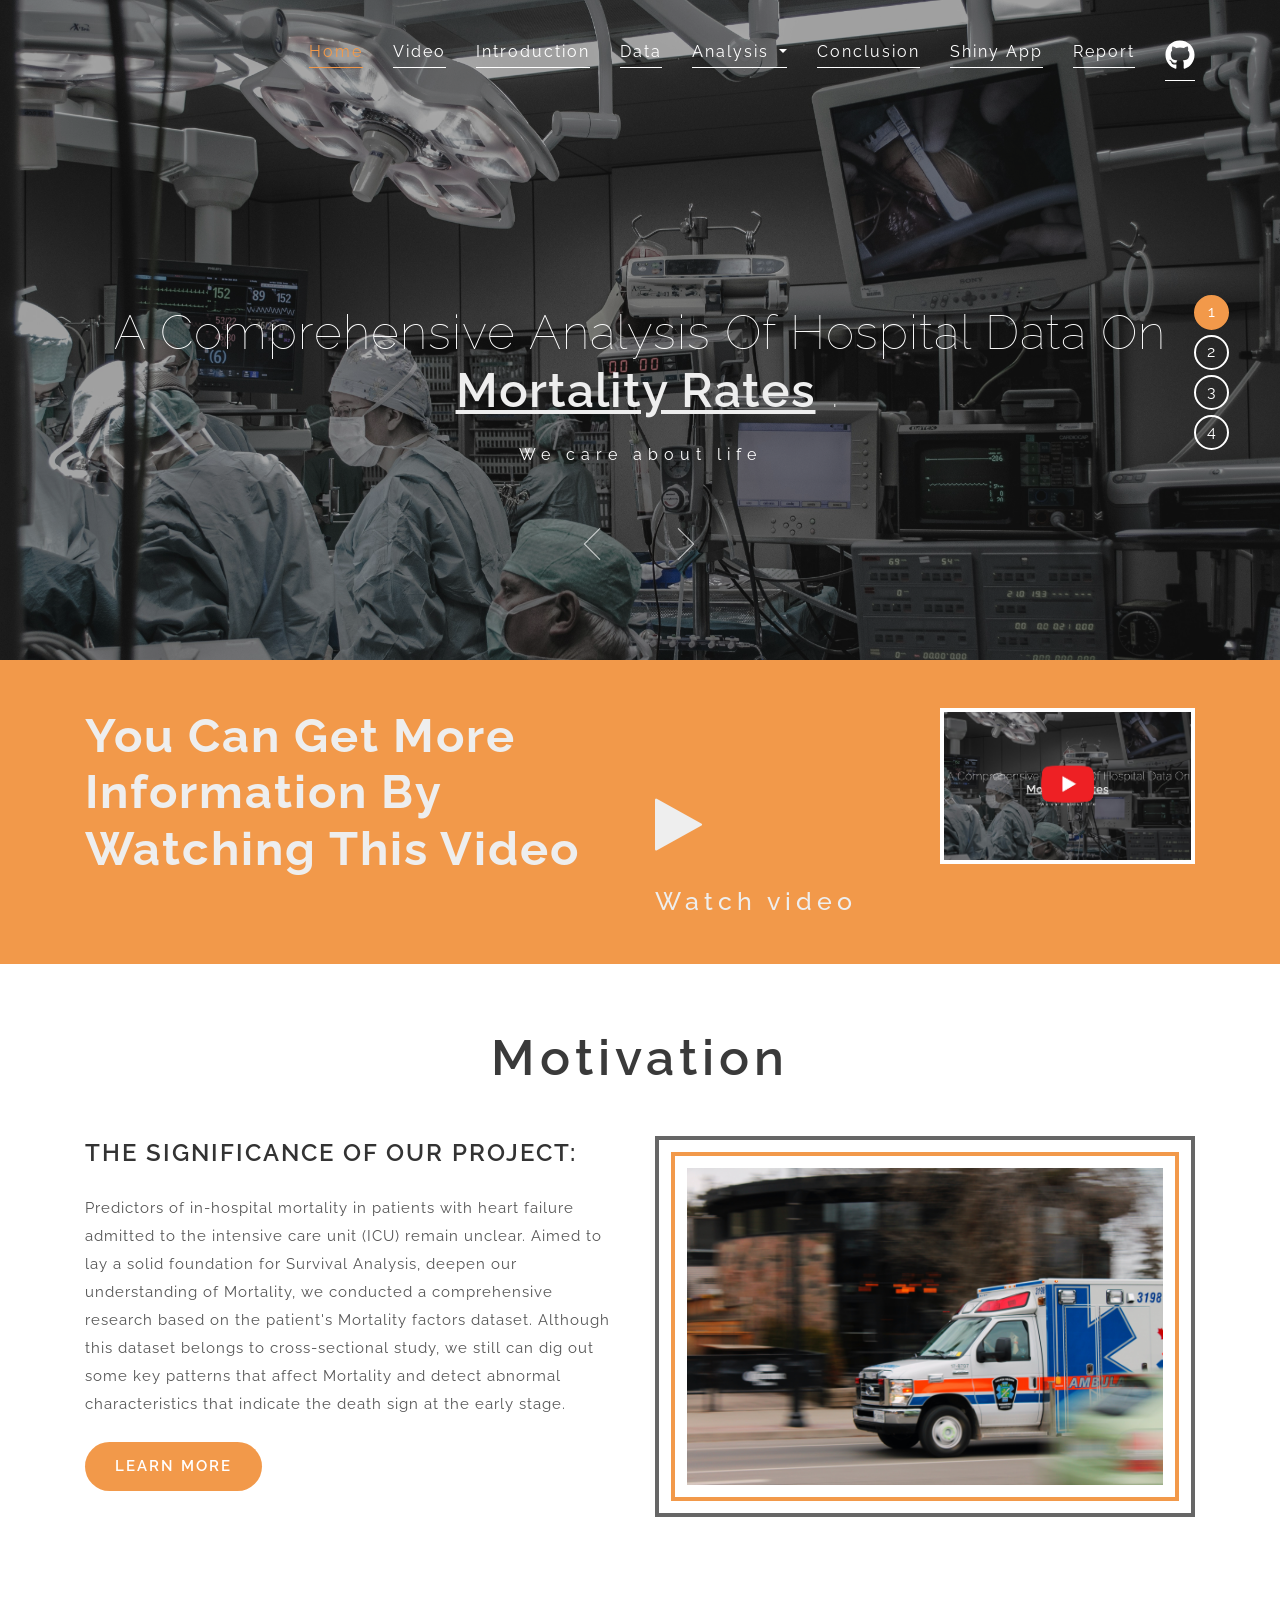
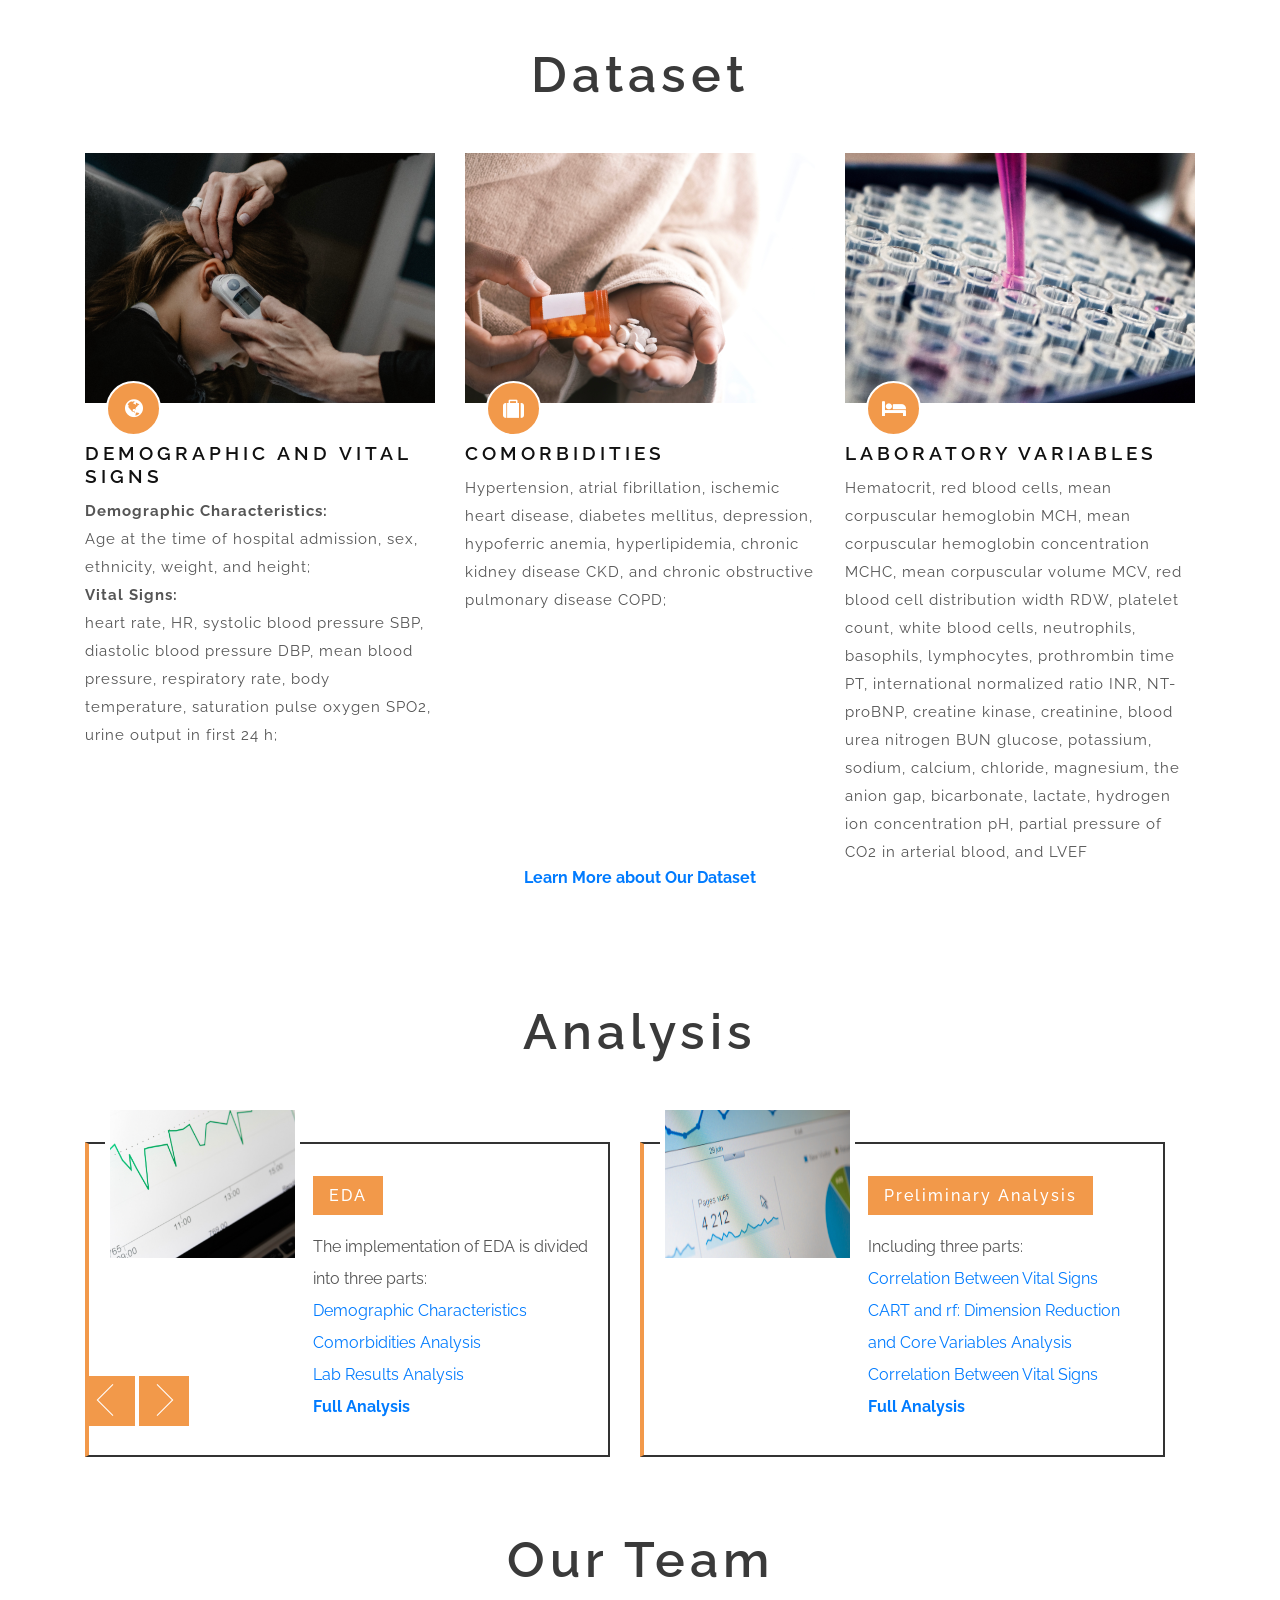
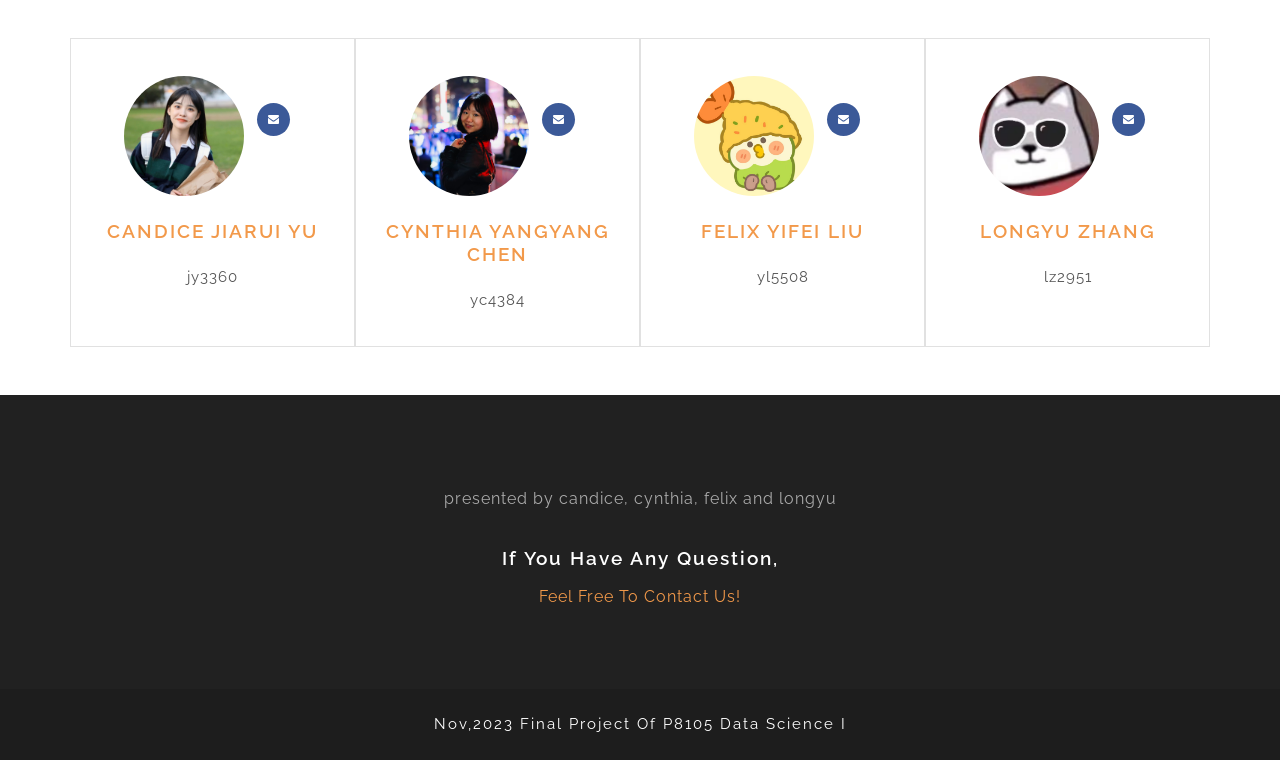
==== commit c0bb694c: "update vidoe link in home page" ====
--- a/index.html
+++ b/index.html
@@ -58,7 +58,7 @@
 								<a class="nav-link" href="index.html">Home <span class="sr-only">(current)</span></a>
 							</li>
 							<li class="nav-item">
-								<a class="nav-link" href="https://youtube.com">Video</a>
+								<a class="nav-link" href="https://youtu.be/C0hVIvUhM1A">Video</a>
 							</li>
 							<li class="nav-item">
 								<a class="nav-link" href="Introduction.html">Introduction</a>
@@ -188,7 +188,7 @@
 									<!--  video-button-popup -->
 									<div id="small-dialog1" class="mfp-hide">
 										<div class="agileits_modal_body">
-											<iframe width="560" height="315" src="https://www.youtube.com/embed/u1JB_opf2u8?si=cACXRKE0jAOCryfn" title="YouTube video player" frameborder="0" allow="accelerometer; autoplay; clipboard-write; encrypted-media; gyroscope; picture-in-picture; web-share" allowfullscreen></iframe>
+											<iframe width="560" height="315" src="https://www.youtube.com/embed/C0hVIvUhM1A?si=Pzdm8p3HnMYThc_6" title="YouTube video player" frameborder="0" allow="accelerometer; autoplay; clipboard-write; encrypted-media; gyroscope; picture-in-picture; web-share" allowfullscreen></iframe>
 										</div>
 									</div>
 									<!-- // video-button-popup -->
@@ -198,7 +198,9 @@
 
 					</div>
 					<div class="col-md-3 mt-md-0 mt-4">
-						<img src="images/off.jpg" alt="" class="img-fluid" />
+						<a href="https://youtu.be/C0hVIvUhM1A">
+              <img src="images/off.jpg" alt="Video address"/>
+            </a>
 					</div>
 				</div>
 			</div>
